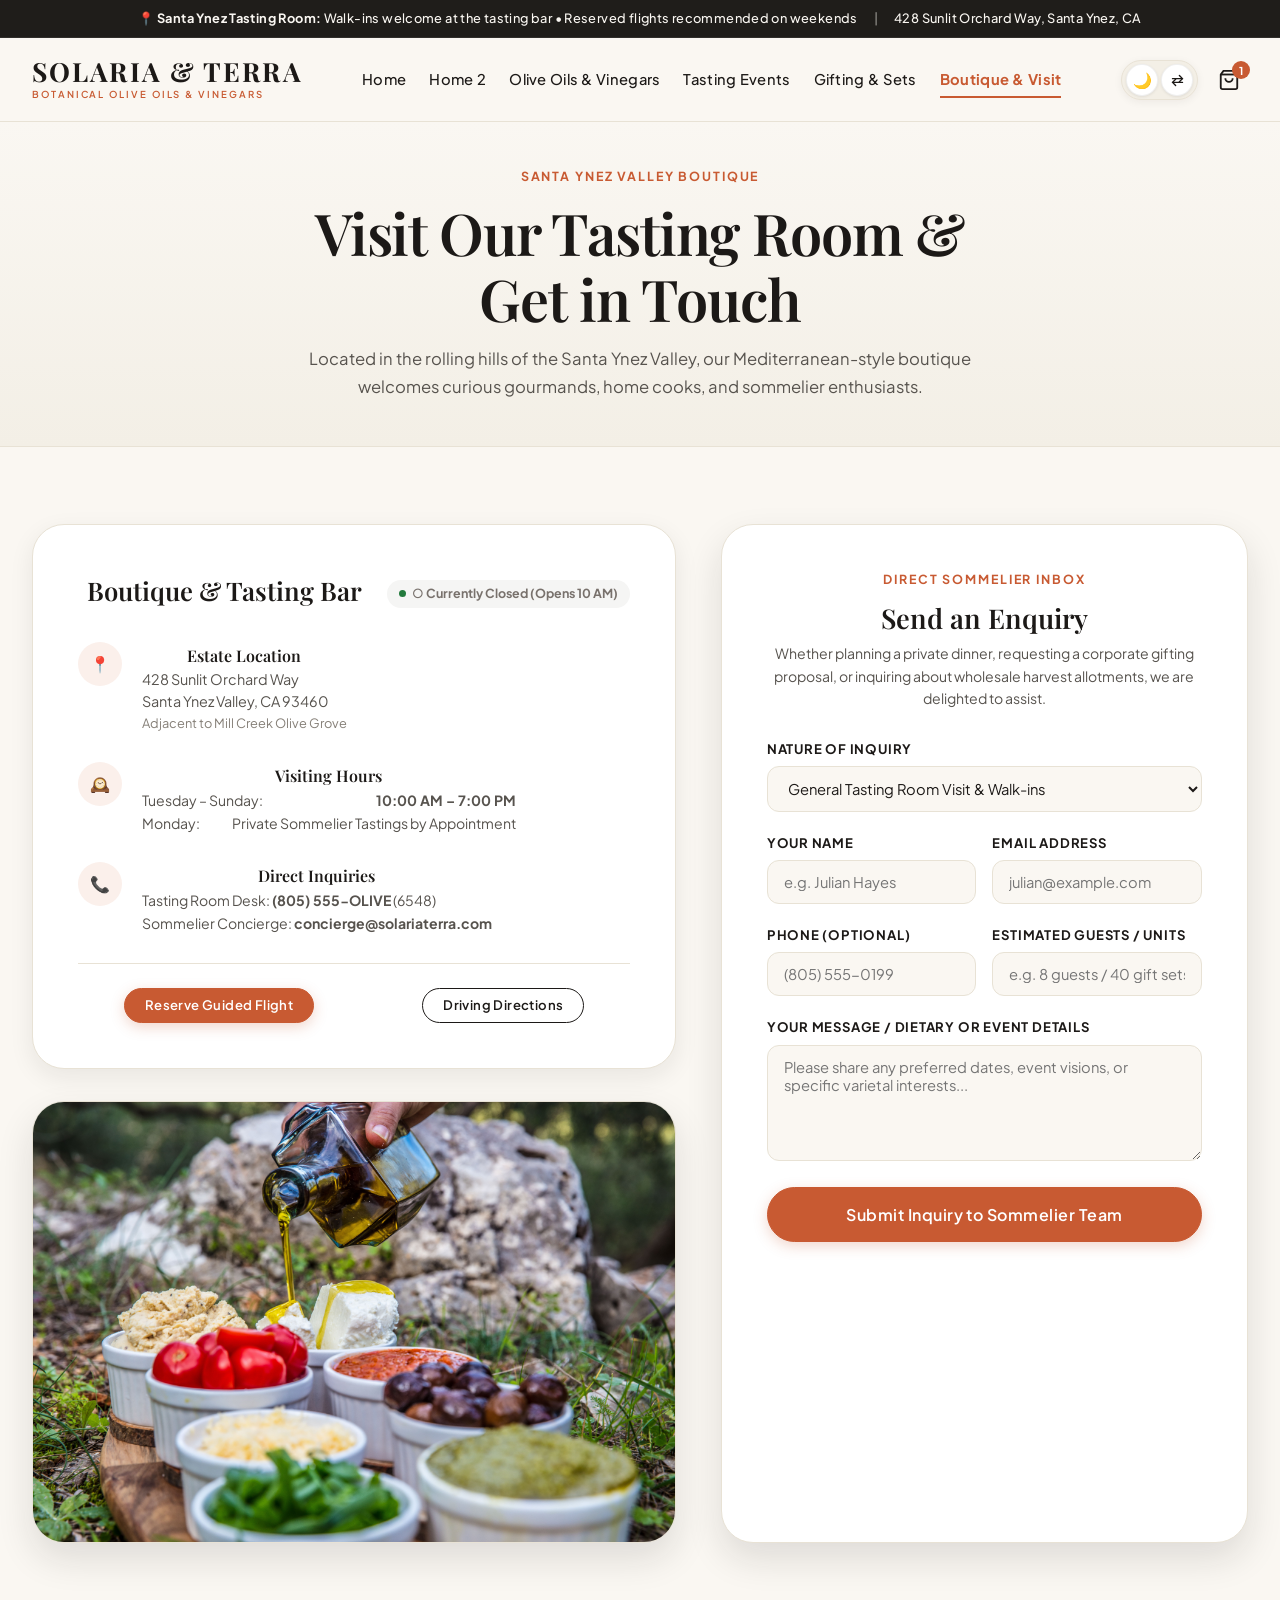
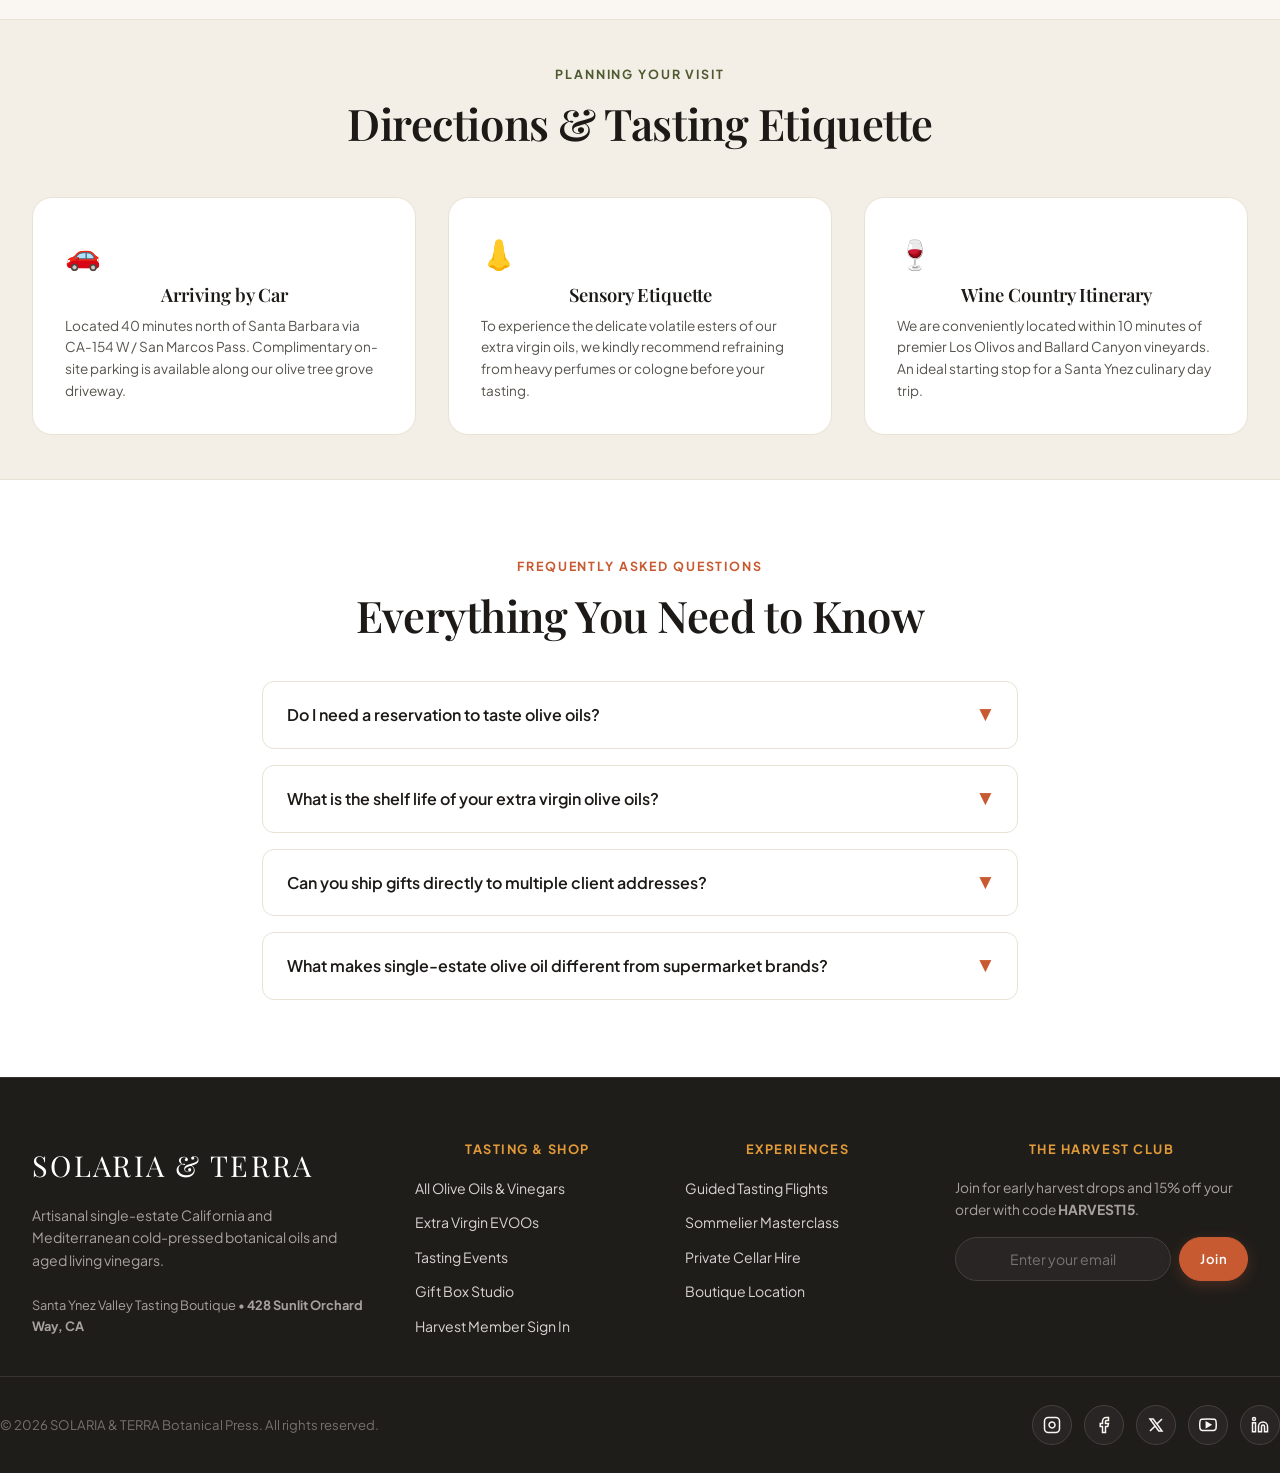
==== contact.html @ 343f9cef "Deploy Specialty Olive Oil & Vinegar Tasting Shop with responsive design, fixed navbar, dark theme, " ====
<!DOCTYPE html>
<html lang="en">
<head>
  <meta charset="UTF-8">
  <meta name="viewport" content="width=device-width, initial-scale=1.0">
  <title>Boutique Tasting Room, Hours & Contact | SOLARIA & TERRA</title>
  <meta name="description" content="Visit our Santa Ynez Valley tasting boutique or submit an enquiry for private event hire, corporate gifting concierge, or wholesale sommelier accounts.">
  <link rel="icon" type="image/svg+xml" href="favicon.svg">
  <link rel="apple-touch-icon" href="favicon.svg">
  <link rel="stylesheet" href="styles/main.css">
  <style>
    .faq-accordion {
      display: flex;
      flex-direction: column;
      gap: 1rem;
      margin-top: 1.5rem;
    }
    .faq-item {
      background-color: #FFFFFF;
      border: 1px solid var(--color-border);
      border-radius: var(--radius-md);
      overflow: hidden;
    }
    .faq-item-header {
      padding: 1.25rem 1.5rem;
      display: flex;
      justify-content: space-between;
      align-items: center;
      cursor: pointer;
      font-weight: 600;
      font-size: 1rem;
      color: var(--color-text-primary);
    }
    .faq-item-header:hover {
      background-color: var(--color-canvas);
    }
    .faq-icon {
      transition: transform var(--transition-fast);
      color: var(--color-terracotta);
    }
    .faq-item-body {
      max-height: 0;
      overflow: hidden;
      transition: max-height 0.3s ease;
      padding: 0 1.5rem;
      color: var(--color-text-secondary);
      font-size: 0.9rem;
      line-height: 1.6;
    }
    .faq-item-body p {
      padding-bottom: 1.25rem;
    }
  </style>
</head>
<body>

  <!-- Announcement Top Bar -->
  <div class="announcement-bar">
    <span>📍 <strong>Santa Ynez Tasting Room:</strong> Walk-ins welcome at the tasting bar • Reserved flights recommended on weekends</span>
    <span style="opacity: 0.5;">|</span>
    <span>428 Sunlit Orchard Way, Santa Ynez, CA</span>
  </div>

  <!-- Header Navigation -->
  <header class="site-header">
    <div class="container header-container">
      <a href="index.html" class="site-logo" aria-label="SOLARIA & TERRA Homepage">
        <span class="brand-name">SOLARIA &amp; TERRA</span>
        <span class="brand-tagline">Botanical Olive Oils &amp; Vinegars</span>
      </a>

      <nav class="nav-links" aria-label="Main Navigation">
        <a href="index.html" class="nav-link">Home</a>
        <a href="home-2.html" class="nav-link">Home 2</a>
        <a href="products.html" class="nav-link">Olive Oils &amp; Vinegars</a>
        <a href="events.html" class="nav-link">Tasting Events</a>
        <a href="gifting.html" class="nav-link">Gifting &amp; Sets</a>
        <a href="contact.html" class="nav-link active">Boutique &amp; Visit</a>
      </nav>

      <div class="header-actions">
        <!-- Theme & RTL Pill Widget (Navbar Controls) -->
        <div class="navbar-util-pill" aria-label="Theme and Language Controls">
          <button class="navbar-util-btn theme-toggle-trigger" onclick="App.toggleTheme()" title="Toggle Dark/Light Theme" aria-label="Toggle Theme">
            🌙
          </button>
          <button class="navbar-util-btn rtl-toggle-trigger" onclick="App.toggleRTL()" title="Toggle RTL Layout" aria-label="Toggle RTL">
            <svg width="15" height="15" viewBox="0 0 24 24" fill="none" stroke="currentColor" stroke-width="2.2" stroke-linecap="round" stroke-linejoin="round">
              <line x1="4" y1="9" x2="20" y2="9"></line>
              <polyline points="15 4 20 9 15 14"></polyline>
              <line x1="20" y1="15" x2="4" y2="15"></line>
              <polyline points="9 20 4 15 9 10"></polyline>
            </svg>
          </button>
        </div>

        <button class="action-btn trigger-cart-drawer" aria-label="Open Tasting Bag">
          <svg width="22" height="22" viewBox="0 0 24 24" fill="none" stroke="currentColor" stroke-width="2"><path d="M6 2L3 6v14a2 2 0 0 0 2 2h14a2 2 0 0 0 2-2V6l-3-4z"></path><line x1="3" y1="6" x2="21" y2="6"></line><path d="M16 10a4 4 0 0 1-8 0"></path></svg>
          <span class="cart-count-badge">1</span>
        </button>
        <button class="mobile-menu-toggle" id="mobileMenuToggle" aria-label="Toggle Mobile Navigation">
          <span></span><span></span><span></span>
        </button>
      </div>
    </div>
  </header>

  <main id="main-content">
    
    <!-- Hero Header -->
    <section class="section-py-sm" style="background: linear-gradient(180deg, var(--color-canvas) 0%, var(--color-canvas-subtle) 100%); border-bottom: 1px solid var(--color-border);">
      <div class="container text-center" style="max-width: 780px;">
        <span class="eyebrow eyebrow-terracotta">SANTA YNEZ VALLEY BOUTIQUE</span>
        <h1 style="margin-bottom: 0.85rem;">Visit Our Tasting Room &amp; Get in Touch</h1>
        <p class="lead-p">
          Located in the rolling hills of the Santa Ynez Valley, our Mediterranean-style boutique welcomes curious gourmands, home cooks, and sommelier enthusiasts.
        </p>
      </div>
    </section>

    <!-- Main Contact & Boutique Info Section -->
    <section class="section-py">
      <div class="container">
        <div class="contact-hero-grid">
          
          <!-- Left: Boutique Info & Hours Card -->
          <div>
            <div class="boutique-info-card">
              <div class="flex justify-between items-center" style="margin-bottom: 1.5rem; flex-wrap: wrap; gap: 0.5rem;">
                <h3 style="font-size: 1.6rem;">Boutique &amp; Tasting Bar</h3>
                <span id="liveBoutiqueStatus" class="hours-status-badge">● Open Today (10 AM – 7 PM)</span>
              </div>

              <!-- Address -->
              <div class="info-item-row">
                <div class="info-icon-circle">📍</div>
                <div>
                  <h4 style="font-size: 1rem; margin-bottom: 0.25rem;">Estate Location</h4>
                  <p style="font-size: 0.9rem; color: var(--color-text-secondary); line-height: 1.5;">
                    428 Sunlit Orchard Way<br>
                    Santa Ynez Valley, CA 93460<br>
                    <span style="font-size: 0.8rem; color: var(--color-text-muted);">Adjacent to Mill Creek Olive Grove</span>
                  </p>
                </div>
              </div>

              <!-- Hours -->
              <div class="info-item-row">
                <div class="info-icon-circle">🕰️</div>
                <div>
                  <h4 style="font-size: 1rem; margin-bottom: 0.25rem;">Visiting Hours</h4>
                  <div style="font-size: 0.88rem; color: var(--color-text-secondary); line-height: 1.6;">
                    <div class="flex justify-between" style="gap: 2rem;">
                      <span>Tuesday – Sunday:</span>
                      <strong>10:00 AM – 7:00 PM</strong>
                    </div>
                    <div class="flex justify-between" style="gap: 2rem;">
                      <span>Monday:</span>
                      <span>Private Sommelier Tastings by Appointment</span>
                    </div>
                  </div>
                </div>
              </div>

              <!-- Direct Contact -->
              <div class="info-item-row">
                <div class="info-icon-circle">📞</div>
                <div>
                  <h4 style="font-size: 1rem; margin-bottom: 0.25rem;">Direct Inquiries</h4>
                  <p style="font-size: 0.88rem; color: var(--color-text-secondary); line-height: 1.6;">
                    Tasting Room Desk: <strong>(805) 555-OLIVE</strong> (6548)<br>
                    Sommelier Concierge: <strong>concierge@solariaterra.com</strong>
                  </p>
                </div>
              </div>

              <!-- Quick Links -->
              <div style="margin-top: 1.5rem; padding-top: 1.5rem; border-top: 1px solid var(--color-border); display: flex; gap: 1rem; flex-wrap: wrap;">
                <a href="events.html" class="btn btn-primary btn-sm">Reserve Guided Flight</a>
                <a href="#directions" class="btn btn-outline btn-sm">Driving Directions</a>
              </div>
            </div>

            <!-- Boutique Photography Card -->
            <div class="editorial-media-card" style="margin-top: 2rem;">
              <img src="image/oi (36).jpg" alt="Interior view of the sunlit olive oil tasting boutique">
            </div>
          </div>

          <!-- Right: Comprehensive Enquiry Form -->
          <div class="booking-form-box">
            <span class="eyebrow eyebrow-terracotta">DIRECT SOMMELIER INBOX</span>
            <h3 style="font-size: 1.7rem; margin-bottom: 0.5rem;">Send an Enquiry</h3>
            <p style="font-size: 0.88rem; color: var(--color-text-secondary); margin-bottom: 1.75rem;">
              Whether planning a private dinner, requesting a corporate gifting proposal, or inquiring about wholesale harvest allotments, we are delighted to assist.
            </p>

            <form id="boutiqueEnquiryForm">
              <div class="form-group">
                <label class="form-label" for="enquiryCategory">Nature of Inquiry</label>
                <select id="enquiryCategory" class="form-control" required>
                  <option value="General Tasting Visit">General Tasting Room Visit &amp; Walk-ins</option>
                  <option value="Private Cellar Event Hire">Private Cellar &amp; Patio Event Hire</option>
                  <option value="Corporate Gifting Concierge">Corporate &amp; Executive Gifting (10+ Sets)</option>
                  <option value="Wholesale & Restaurant Allotments">Restaurant &amp; Specialty Wholesale Allotment</option>
                  <option value="Press & Media Inquiries">Press, Media &amp; Sommelier Collaborations</option>
                </select>
              </div>

              <div class="grid grid-2" style="gap: 1rem;">
                <div class="form-group">
                  <label class="form-label" for="enquiryName">Your Name</label>
                  <input type="text" id="enquiryName" class="form-control" placeholder="e.g. Julian Hayes" required>
                </div>
                <div class="form-group">
                  <label class="form-label" for="enquiryEmail">Email Address</label>
                  <input type="email" id="enquiryEmail" class="form-control" placeholder="julian@example.com" required>
                </div>
              </div>

              <div class="grid grid-2" style="gap: 1rem;">
                <div class="form-group">
                  <label class="form-label" for="enquiryPhone">Phone (Optional)</label>
                  <input type="tel" id="enquiryPhone" class="form-control" placeholder="(805) 555-0199">
                </div>
                <div class="form-group">
                  <label class="form-label" for="enquiryGuests">Estimated Guests / Units</label>
                  <input type="text" id="enquiryGuests" class="form-control" placeholder="e.g. 8 guests / 40 gift sets">
                </div>
              </div>

              <div class="form-group">
                <label class="form-label" for="enquiryMessage">Your Message / Dietary or Event Details</label>
                <textarea id="enquiryMessage" class="form-control" rows="5" placeholder="Please share any preferred dates, event visions, or specific varietal interests..." required></textarea>
              </div>

              <button type="submit" class="btn btn-primary btn-lg" style="width: 100%;">
                Submit Inquiry to Sommelier Team
              </button>
            </form>
          </div>

        </div>
      </div>
    </section>

    <!-- Interactive Directions & Visit Guide -->
    <section class="section-py-sm" id="directions" style="background-color: var(--color-canvas-subtle); border-top: 1px solid var(--color-border);">
      <div class="container">
        <div class="text-center" style="max-width: 650px; margin: 0 auto 3rem;">
          <span class="eyebrow eyebrow-olive">PLANNING YOUR VISIT</span>
          <h2>Directions &amp; Tasting Etiquette</h2>
        </div>

        <div class="grid grid-3">
          <div style="background-color: #FFFFFF; padding: 2rem; border-radius: var(--radius-lg); border: 1px solid var(--color-border);">
            <div style="font-size: 1.8rem; margin-bottom: 0.5rem;">🚗</div>
            <h4 style="font-size: 1.15rem; margin-bottom: 0.5rem;">Arriving by Car</h4>
            <p style="font-size: 0.85rem; color: var(--color-text-secondary); line-height: 1.6;">
              Located 40 minutes north of Santa Barbara via CA-154 W / San Marcos Pass. Complimentary on-site parking is available along our olive tree grove driveway.
            </p>
          </div>

          <div style="background-color: #FFFFFF; padding: 2rem; border-radius: var(--radius-lg); border: 1px solid var(--color-border);">
            <div style="font-size: 1.8rem; margin-bottom: 0.5rem;">👃</div>
            <h4 style="font-size: 1.15rem; margin-bottom: 0.5rem;">Sensory Etiquette</h4>
            <p style="font-size: 0.85rem; color: var(--color-text-secondary); line-height: 1.6;">
              To experience the delicate volatile esters of our extra virgin oils, we kindly recommend refraining from heavy perfumes or cologne before your tasting.
            </p>
          </div>

          <div style="background-color: #FFFFFF; padding: 2rem; border-radius: var(--radius-lg); border: 1px solid var(--color-border);">
            <div style="font-size: 1.8rem; margin-bottom: 0.5rem;">🍷</div>
            <h4 style="font-size: 1.15rem; margin-bottom: 0.5rem;">Wine Country Itinerary</h4>
            <p style="font-size: 0.85rem; color: var(--color-text-secondary); line-height: 1.6;">
              We are conveniently located within 10 minutes of premier Los Olivos and Ballard Canyon vineyards. An ideal starting stop for a Santa Ynez culinary day trip.
            </p>
          </div>
        </div>
      </div>
    </section>

    <!-- Frequently Asked Questions Accordion -->
    <section class="section-py" style="background-color: #FFFFFF; border-top: 1px solid var(--color-border);">
      <div class="container" style="max-width: 820px;">
        <div class="text-center" style="margin-bottom: 2.5rem;">
          <span class="eyebrow eyebrow-terracotta">FREQUENTLY ASKED QUESTIONS</span>
          <h2>Everything You Need to Know</h2>
        </div>

        <div class="faq-accordion">
          
          <div class="faq-item">
            <div class="faq-item-header">
              <span>Do I need a reservation to taste olive oils?</span>
              <span class="faq-icon">▼</span>
            </div>
            <div class="faq-item-body">
              <p>
                Walk-ins are always warmly welcomed at our front tasting counter for casual sample tastings. For our structured 75-minute <em>Grand Single-Estate Flight</em> with cheese pairings or Sommelier Masterclasses, reservations are highly encouraged due to intimate 14-guest seating limits.
              </p>
            </div>
          </div>

          <div class="faq-item">
            <div class="faq-item-header">
              <span>What is the shelf life of your extra virgin olive oils?</span>
              <span class="faq-icon">▼</span>
            </div>
            <div class="faq-item-body">
              <p>
                Unopened, our opaque UV-protecting white glass bottles maintain peak quality for 24 months from harvest date. Once opened, we recommend enjoying within 6 months to savor the maximum polyphenol potency and aroma vibrancy.
              </p>
            </div>
          </div>

          <div class="faq-item">
            <div class="faq-item-header">
              <span>Can you ship gifts directly to multiple client addresses?</span>
              <span class="faq-icon">▼</span>
            </div>
            <div class="faq-item-body">
              <p>
                Yes! Our corporate gifting concierge specializes in multi-recipient shipping across all 50 states. Simply share your recipient spreadsheet, and our team will handle individualized calligraphy notes, wax seals, and tracked delivery.
              </p>
            </div>
          </div>

          <div class="faq-item">
            <div class="faq-item-header">
              <span>What makes single-estate olive oil different from supermarket brands?</span>
              <span class="faq-icon">▼</span>
            </div>
            <div class="faq-item-body">
              <p>
                Supermarket oils are typically blends of aged leftover oils from multiple countries, often oxidized during lengthy overseas transit. Solaria &amp; Terra oils come from certified single family estates, harvested early in the season, and milled within 90 minutes with verifiable polyphenol density (&gt;500 mg/kg).
              </p>
            </div>
          </div>

        </div>
      </div>
    </section>

  </main>

  <!-- Footer -->
  <footer class="site-footer">
    <div class="footer-top">
      <div class="container footer-grid">
        <div class="footer-brand">
          <span class="brand-name">SOLARIA &amp; TERRA</span>
          <p>
            Artisanal single-estate California and Mediterranean cold-pressed botanical oils and aged living vinegars.
          </p>
          <div style="margin-top: 1.5rem; font-size: 0.8rem; color: #A8A29E;">
            Santa Ynez Valley Tasting Boutique • <strong>428 Sunlit Orchard Way, CA</strong>
          </div>
        </div>

        <div class="footer-col">
          <h5>Tasting &amp; Shop</h5>
          <div class="footer-links">
            <a href="products.html">All Olive Oils &amp; Vinegars</a>
            <a href="products.html">Extra Virgin EVOOs</a>
            <a href="events.html">Tasting Events</a>
            <a href="gifting.html">Gift Box Studio</a>
            <a href="#" onclick="event.preventDefault(); App.openAuthModal();">Harvest Member Sign In</a>
          </div>
        </div>

        <div class="footer-col">
          <h5>Experiences</h5>
          <div class="footer-links">
            <a href="events.html">Guided Tasting Flights</a>
            <a href="events.html#sommelier">Sommelier Masterclass</a>
            <a href="events.html#private">Private Cellar Hire</a>
            <a href="contact.html">Boutique Location</a>
          </div>
        </div>

        <div class="footer-col">
          <h5>The Harvest Club</h5>
          <p style="font-size: 0.86rem; color: #A8A29E; margin-bottom: 0.75rem;">
            Join for early harvest drops and 15% off your order with code <strong>HARVEST15</strong>.
          </p>
          <form class="newsletter-submit-form footer-newsletter-form">
            <input type="email" placeholder="Enter your email" required aria-label="Email Address">
            <button type="submit" class="btn btn-primary btn-sm">Join</button>
          </form>
        </div>
      </div>
    </div>

    <div class="container footer-bottom">
      <div>&copy; 2026 SOLARIA &amp; TERRA Botanical Press. All rights reserved.</div>
      <div class="social-links" aria-label="Social Media Links">
        <a href="https://instagram.com/solariaandterra" target="_blank" rel="noopener noreferrer" aria-label="Follow SOLARIA &amp; TERRA on Instagram" title="Instagram">
          <svg width="18" height="18" viewBox="0 0 24 24" fill="none" stroke="currentColor" stroke-width="2"><rect x="2" y="2" width="20" height="20" rx="5" ry="5"></rect><path d="M16 11.37A4 4 0 1 1 12.63 8 4 4 0 0 1 16 11.37z"></path><line x1="17.5" y1="6.5" x2="17.51" y2="6.5"></line></svg>
        </a>
        <a href="https://facebook.com/solariaandterra" target="_blank" rel="noopener noreferrer" aria-label="Follow SOLARIA &amp; TERRA on Facebook" title="Facebook">
          <svg width="18" height="18" viewBox="0 0 24 24" fill="none" stroke="currentColor" stroke-width="2"><path d="M18 2h-3a5 5 0 0 0-5 5v3H7v4h3v8h4v-8h3l1-4h-4V7a1 1 0 0 1 1-1h3z"></path></svg>
        </a>
        <a href="https://x.com/solaria_terra" target="_blank" rel="noopener noreferrer" aria-label="Follow SOLARIA &amp; TERRA on X (Twitter)" title="X (Twitter)">
          <svg width="18" height="18" viewBox="0 0 24 24" fill="none" stroke="currentColor" stroke-width="2"><path d="M4 4l11.733 16h4.267l-11.733 -16z"></path><path d="M4 20l6.768 -6.768m2.46 -2.46l6.772 -6.772"></path></svg>
        </a>
        <a href="https://youtube.com/@solariaterra" target="_blank" rel="noopener noreferrer" aria-label="Watch SOLARIA &amp; TERRA on YouTube" title="YouTube">
          <svg width="18" height="18" viewBox="0 0 24 24" fill="none" stroke="currentColor" stroke-width="2"><path d="M22.54 6.42a2.78 2.78 0 0 0-1.94-2C18.88 4 12 4 12 4s-6.88 0-8.6.46a2.78 2.78 0 0 0-1.94 2A29 29 0 0 0 1 11.75a29 29 0 0 0 .46 5.33A2.78 2.78 0 0 0 3.4 19c1.72.46 8.6.46 8.6.46s6.88 0 8.6-.46a2.78 2.78 0 0 0 1.94-2 29 29 0 0 0 .46-5.25 29 29 0 0 0-.46-5.33z"></path><polygon points="9.75 15.02 15.5 11.75 9.75 8.48 9.75 15.02" fill="currentColor"></polygon></svg>
        </a>
        <a href="https://linkedin.com/company/solariaterra" target="_blank" rel="noopener noreferrer" aria-label="Connect with SOLARIA &amp; TERRA on LinkedIn" title="LinkedIn">
          <svg width="18" height="18" viewBox="0 0 24 24" fill="none" stroke="currentColor" stroke-width="2"><path d="M16 8a6 6 0 0 1 6 6v7h-4v-7a2 2 0 0 0-2-2 2 2 0 0 0-2 2v7h-4v-7a6 6 0 0 1 6-6z"></path><rect x="2" y="9" width="4" height="12"></rect><circle cx="4" cy="4" r="2"></circle></svg>
        </a>
      </div>
    </div>
  </footer>

  <!-- Scripts -->
  <script src="js/data.js"></script>
  <script src="js/app.js"></script>
  <script src="js/contact.js"></script>
</body>
</html>
---- styles/main.css ----
/* ==========================================================================
   SOLARIA & TERRA — Mediterranean Specialty Olive Oil & Vinegar Tasting Shop
   Master Responsive Design System & Center Alignment Engine
   ========================================================================== */

@import url('https://fonts.googleapis.com/css2?family=Cormorant+Garamond:ital,wght@0,400;0,500;0,600;0,700;1,400;1,600&family=Playfair+Display:ital,wght@0,400;0,600;0,700;0,800;1,400;1,600&family=Plus+Jakarta+Sans:wght@300;400;500;600;700;800&family=Cinzel:wght@500;600;700&display=swap');

:root {
  /* Mediterranean & Brightland Inspired Palette */
  --color-canvas: #FAF7F2;
  --color-canvas-subtle: #F3EFE6;
  --color-canvas-card: #FFFFFF;
  --color-canvas-dark: #1F1D1A;
  --color-canvas-darker: #151412;
  
  --color-terracotta: #C85A32;
  --color-terracotta-hover: #B04C27;
  --color-terracotta-light: #FBF0EB;
  
  --color-olive-grove: #4E5B31;
  --color-olive-hover: #3E4A25;
  --color-olive-light: #F0F4E8;
  --color-olive-gold: #738346;

  --color-sun-amber: #E29B38;
  --color-sun-amber-light: #FDF6E9;
  --color-gold-accent: #D4AF37;
  --color-balsamic-plum: #582A38;
  --color-balsamic-light: #F7EFF2;
  
  --color-text-primary: #1C1917;
  --color-text-secondary: #57534E;
  --color-text-muted: #857F77;
  --color-text-light: #FAF7F2;
  
  --color-border: #E8E2D5;
  --color-border-dark: #38342E;
  --color-border-light: #F2EDE4;

  /* Typography */
  --font-serif: 'Playfair Display', Georgia, serif;
  --font-display: 'Cormorant Garamond', Georgia, serif;
  --font-accent: 'Cinzel', serif;
  --font-sans: 'Plus Jakarta Sans', -apple-system, BlinkMacSystemFont, 'Segoe UI', Roboto, sans-serif;

  /* Elevations & Shadows */
  --shadow-sm: 0 2px 8px rgba(28, 25, 23, 0.04);
  --shadow-md: 0 8px 24px rgba(28, 25, 23, 0.08);
  --shadow-lg: 0 16px 36px rgba(28, 25, 23, 0.12);
  --shadow-warm: 0 12px 30px rgba(200, 90, 50, 0.12);
  --shadow-hover: 0 20px 40px rgba(28, 25, 23, 0.15);

  /* Radius */
  --radius-sm: 6px;
  --radius-md: 12px;
  --radius-lg: 20px;
  --radius-xl: 32px;
  --radius-pill: 9999px;

  /* Transitions */
  --transition-fast: 0.2s cubic-bezier(0.16, 1, 0.3, 1);
  --transition-smooth: 0.35s cubic-bezier(0.16, 1, 0.3, 1);
  --transition-slow: 0.6s cubic-bezier(0.16, 1, 0.3, 1);

  /* Container & Header Sizes */
  --container-max: 1320px;
  --announcement-height: 38px;
  --header-height: 84px;
}

/* ==========================================================================
   CSS Reset & Defensive Base
   ========================================================================== */

*, *::before, *::after {
  box-sizing: border-box;
  margin: 0;
  padding: 0;
}

html {
  font-size: 16px;
  scroll-behavior: smooth;
  -webkit-text-size-adjust: 100%;
  -webkit-font-smoothing: antialiased;
  -moz-osx-font-smoothing: grayscale;
  overflow-x: hidden;
  width: 100%;
}

body {
  font-family: var(--font-sans);
  background-color: var(--color-canvas);
  color: var(--color-text-primary);
  line-height: 1.6;
  overflow-x: hidden;
  width: 100%;
  position: relative;
  display: flex;
  flex-direction: column;
  min-height: 100vh;
  padding-top: calc(var(--header-height) + var(--announcement-height));
}

img, picture, video, canvas, svg {
  max-width: 100%;
  height: auto;
  display: block;
}

a {
  color: inherit;
  text-decoration: none;
  transition: color var(--transition-fast);
}

button, input, select, textarea {
  font-family: inherit;
  font-size: inherit;
  max-width: 100%;
}

button {
  cursor: pointer;
  border: none;
  background: none;
}

ul, ol {
  list-style: none;
}

/* ==========================================================================
   Typography Utilities (Strict Center Alignment System)
   ========================================================================== */

.font-serif { font-family: var(--font-serif); }
.font-display { font-family: var(--font-display); }
.font-sans { font-family: var(--font-sans); }
.font-accent { font-family: var(--font-accent); }

h1, h2, h3, h4, h5, h6 {
  font-family: var(--font-serif);
  font-weight: 600;
  line-height: 1.2;
  color: var(--color-text-primary);
  overflow-wrap: break-word;
  text-align: center;
}

h1 {
  font-size: clamp(2.2rem, 4.5vw, 3.8rem);
  letter-spacing: -0.02em;
  text-align: center;
  margin: 0.75rem auto 1.25rem;
  width: 100%;
  line-height: 1.15;
}

h2 {
  font-size: clamp(1.75rem, 3.4vw, 2.75rem);
  letter-spacing: -0.01em;
  text-align: center;
  margin: 0.5rem auto 1.25rem;
  width: 100%;
  line-height: 1.2;
}

h3 {
  font-size: clamp(1.25rem, 2.2vw, 1.85rem);
  text-align: center;
  margin: 0.35rem auto 0.75rem;
}

h4 {
  font-size: clamp(1.05rem, 1.5vw, 1.3rem);
  text-align: center;
  margin: 0.25rem auto 0.5rem;
}

.eyebrow {
  font-family: var(--font-sans);
  font-size: 0.78rem;
  font-weight: 700;
  text-transform: uppercase;
  letter-spacing: 0.15em;
  color: var(--color-terracotta);
  display: block;
  text-align: center;
  margin: 0 auto 0.75rem;
  width: fit-content;
}

.eyebrow-olive { color: var(--color-olive-grove); }
.eyebrow-amber { color: var(--color-sun-amber); }
.eyebrow-light { color: #E8DFD0; }
.eyebrow-terracotta { color: var(--color-terracotta); }

.lead-p {
  font-size: clamp(1rem, 1.3vw, 1.15rem);
  color: var(--color-text-secondary);
  line-height: 1.7;
  text-align: center;
  margin-left: auto;
  margin-right: auto;
  max-width: 680px;
}

.section-header-center {
  text-align: center;
  margin: 0 auto 3rem;
  max-width: 720px;
  display: flex;
  flex-direction: column;
  align-items: center;
}

/* ==========================================================================
   Universal Container & Section Sizing System
   ========================================================================== */

.container {
  width: 100%;
  max-width: var(--container-max);
  margin-left: auto;
  margin-right: auto;
  padding-left: clamp(1rem, 3.5vw, 2rem);
  padding-right: clamp(1rem, 3.5vw, 2rem);
}

.section-py {
  padding-top: clamp(3.5rem, 6vw, 6rem);
  padding-bottom: clamp(3.5rem, 6vw, 6rem);
}

.section-py-sm {
  padding-top: clamp(2rem, 3.5vw, 3.5rem);
  padding-bottom: clamp(2rem, 3.5vw, 3.5rem);
}

/* Standard Grids with MinMax Overflow Protection */
.grid {
  display: grid;
  gap: clamp(1.25rem, 2.5vw, 2rem);
  width: 100%;
}

.grid-2 { grid-template-columns: repeat(2, minmax(0, 1fr)); }
.grid-3 { grid-template-columns: repeat(3, minmax(0, 1fr)); }
.grid-4 { grid-template-columns: repeat(4, minmax(0, 1fr)); }

@media (max-width: 1024px) {
  .grid-4 { grid-template-columns: repeat(2, minmax(0, 1fr)); }
  .grid-3 { grid-template-columns: repeat(2, minmax(0, 1fr)); }
}

@media (max-width: 768px) {
  .grid-4, .grid-3, .grid-2 { grid-template-columns: minmax(0, 1fr); }
}

.flex { display: flex; }
.flex-col { flex-direction: column; }
.items-center { align-items: center; }
.justify-between { justify-content: space-between; }
.justify-center { justify-content: center; }
.flex-wrap { flex-wrap: wrap; }
.gap-2 { gap: 0.5rem; }
.gap-4 { gap: 1rem; }
.gap-6 { gap: 1.5rem; }
.gap-8 { gap: 2rem; }

.text-center { text-align: center; }
.text-right { text-align: right; }
.text-left { text-align: left; }

/* ==========================================================================
   Buttons & Links (Always Perfectly Center-Aligned)
   ========================================================================== */

.btn {
  display: inline-flex;
  align-items: center;
  justify-content: center;
  gap: 0.6rem;
  padding: 0.85rem 1.85rem;
  font-size: 0.92rem;
  font-weight: 600;
  letter-spacing: 0.03em;
  border-radius: var(--radius-pill);
  transition: all var(--transition-fast);
  text-decoration: none;
  position: relative;
  overflow: hidden;
  text-align: center;
  line-height: 1.2;
  cursor: pointer;
  max-width: 100%;
  margin: 0 auto;
}

.btn-primary {
  background-color: var(--color-terracotta);
  color: #FFFFFF;
  border: 1.5px solid var(--color-terracotta);
  box-shadow: 0 4px 14px rgba(200, 90, 50, 0.25);
}

.btn-primary:hover {
  background-color: var(--color-terracotta-hover);
  border-color: var(--color-terracotta-hover);
  transform: translateY(-2px);
  box-shadow: 0 8px 20px rgba(200, 90, 50, 0.35);
  color: #FFFFFF;
}

.btn-olive {
  background-color: var(--color-olive-grove);
  color: #FFFFFF;
  border: 1.5px solid var(--color-olive-grove);
  box-shadow: 0 4px 14px rgba(78, 91, 49, 0.25);
}

.btn-olive:hover {
  background-color: var(--color-olive-hover);
  border-color: var(--color-olive-hover);
  transform: translateY(-2px);
  box-shadow: 0 8px 20px rgba(78, 91, 49, 0.35);
  color: #FFFFFF;
}

.btn-dark {
  background-color: var(--color-canvas-dark);
  color: #FFFFFF;
  border: 1.5px solid var(--color-canvas-dark);
}

.btn-dark:hover {
  background-color: #000000;
  transform: translateY(-2px);
  box-shadow: var(--shadow-md);
  color: #FFFFFF;
}

.btn-outline {
  background-color: transparent;
  color: var(--color-text-primary);
  border: 1.5px solid var(--color-text-primary);
}

.btn-outline:hover {
  background-color: var(--color-text-primary);
  color: #FFFFFF;
  transform: translateY(-2px);
}

.btn-outline-white {
  background-color: transparent;
  color: #FFFFFF;
  border: 1.5px solid rgba(255, 255, 255, 0.85);
}

.btn-outline-white:hover {
  background-color: #FFFFFF;
  color: var(--color-text-primary);
  transform: translateY(-2px);
}

.btn-sm {
  padding: 0.55rem 1.25rem;
  font-size: 0.82rem;
}

.btn-lg {
  padding: 1.05rem 2.2rem;
  font-size: 1rem;
}

@media (max-width: 480px) {
  .btn-lg {
    padding: 0.85rem 1.4rem;
    font-size: 0.95rem;
  }
}

.btn-icon {
  width: 44px;
  height: 44px;
  border-radius: 50%;
  padding: 0;
  display: inline-flex;
  align-items: center;
  justify-content: center;
  flex-shrink: 0;
}

.link-arrow {
  display: inline-flex;
  align-items: center;
  justify-content: center;
  gap: 0.45rem;
  font-weight: 600;
  font-size: 0.92rem;
  color: var(--color-terracotta);
  transition: gap var(--transition-fast), color var(--transition-fast);
  text-align: center;
  margin: 0 auto;
}

.link-arrow:hover {
  gap: 0.75rem;
  color: var(--color-terracotta-hover);
}

.link-arrow svg {
  transition: transform var(--transition-fast);
}

.link-arrow:hover svg {
  transform: translateX(3px);
}

/* ==========================================================================
   Badges, Stamps & Seals
   ========================================================================== */

.badge {
  display: inline-flex;
  align-items: center;
  justify-content: center;
  gap: 0.35rem;
  padding: 0.3rem 0.75rem;
  border-radius: var(--radius-pill);
  font-size: 0.72rem;
  font-weight: 700;
  text-transform: uppercase;
  letter-spacing: 0.08em;
  white-space: nowrap;
  text-align: center;
}

.badge-terracotta {
  background-color: var(--color-terracotta-light);
  color: var(--color-terracotta);
  border: 1px solid rgba(200, 90, 50, 0.2);
}

.badge-olive {
  background-color: var(--color-olive-light);
  color: var(--color-olive-grove);
  border: 1px solid rgba(78, 91, 49, 0.2);
}

.badge-amber {
  background-color: var(--color-sun-amber-light);
  color: #B57416;
  border: 1px solid rgba(226, 155, 56, 0.3);
}

.badge-balsamic {
  background-color: var(--color-balsamic-light);
  color: var(--color-balsamic-plum);
  border: 1px solid rgba(88, 42, 56, 0.2);
}

.seal-stamp {
  width: 84px;
  height: 84px;
  border: 1.5px dashed var(--color-terracotta);
  border-radius: 50%;
  display: flex;
  flex-direction: column;
  align-items: center;
  justify-content: center;
  text-align: center;
  padding: 0.5rem;
  font-size: 0.65rem;
  font-weight: 700;
  letter-spacing: 0.06em;
  text-transform: uppercase;
  color: var(--color-terracotta);
  animation: rotateSlow 40s linear infinite;
  flex-shrink: 0;
  margin: 0 auto;
}

@keyframes rotateSlow {
  from { transform: rotate(0deg); }
  to { transform: rotate(360deg); }
}

/* ==========================================================================
   Announcement Bar & Header
   ========================================================================== */

.announcement-bar {
  background-color: var(--color-canvas-dark);
  color: #FAF7F2;
  font-size: clamp(0.72rem, 1.8vw, 0.8rem);
  font-weight: 500;
  letter-spacing: 0.03em;
  padding: 0 1rem;
  height: var(--announcement-height);
  text-align: center;
  position: fixed;
  top: 0;
  left: 0;
  right: 0;
  width: 100%;
  z-index: 96;
  display: flex;
  align-items: center;
  justify-content: center;
  gap: 1rem;
  overflow: hidden;
  white-space: nowrap;
  border-bottom: 1px solid rgba(255, 255, 255, 0.08);
}

.announcement-bar a {
  color: var(--color-sun-amber);
  text-decoration: underline;
  text-underline-offset: 3px;
  font-weight: 600;
}

.site-header {
  position: fixed;
  top: var(--announcement-height);
  left: 0;
  right: 0;
  width: 100%;
  height: var(--header-height);
  z-index: 95;
  background-color: rgba(250, 247, 242, 0.97);
  backdrop-filter: blur(14px);
  -webkit-backdrop-filter: blur(14px);
  border-bottom: 1px solid var(--color-border);
  box-shadow: 0 4px 20px rgba(28, 25, 23, 0.04);
  transition: background-color var(--transition-fast), border-color var(--transition-fast), box-shadow var(--transition-fast);
}

.header-container {
  display: flex;
  align-items: center;
  justify-content: space-between;
  height: var(--header-height);
}

.site-logo {
  display: flex;
  flex-direction: column;
  align-items: flex-start;
  text-decoration: none;
  flex-shrink: 0;
}

.site-logo .brand-name {
  font-family: var(--font-serif);
  font-size: clamp(1.3rem, 2.5vw, 1.65rem);
  font-weight: 700;
  letter-spacing: 0.08em;
  color: var(--color-text-primary);
  line-height: 1;
}

.site-logo .brand-tagline {
  font-family: var(--font-sans);
  font-size: 0.6rem;
  font-weight: 600;
  text-transform: uppercase;
  letter-spacing: 0.2em;
  color: var(--color-terracotta);
  margin-top: 3px;
}

.nav-links {
  display: flex;
  align-items: center;
  justify-content: center;
  gap: clamp(1rem, 1.8vw, 2.2rem);
}

.nav-link {
  font-size: 0.92rem;
  font-weight: 500;
  color: var(--color-text-primary);
  position: relative;
  padding: 0.4rem 0;
  letter-spacing: 0.02em;
  white-space: nowrap;
}

.nav-link::after {
  content: '';
  position: absolute;
  bottom: 0;
  left: 0;
  width: 0;
  height: 2px;
  background-color: var(--color-terracotta);
  transition: width var(--transition-fast);
}

.nav-link:hover::after,
.nav-link.active::after {
  width: 100%;
}

.nav-link.active {
  font-weight: 700;
  color: var(--color-terracotta);
}

.header-actions {
  display: flex;
  align-items: center;
  gap: 0.75rem;
  flex-shrink: 0;
}

.action-btn {
  background: none;
  border: none;
  color: var(--color-text-primary);
  padding: 0.5rem;
  display: flex;
  align-items: center;
  justify-content: center;
  position: relative;
  transition: color var(--transition-fast), transform var(--transition-fast);
}

.action-btn:hover {
  color: var(--color-terracotta);
  transform: translateY(-1px);
}

.cart-count-badge {
  position: absolute;
  top: 0px;
  right: -2px;
  background-color: var(--color-terracotta);
  color: #FFFFFF;
  font-size: 0.68rem;
  font-weight: 700;
  min-width: 18px;
  height: 18px;
  border-radius: 50%;
  display: flex;
  align-items: center;
  justify-content: center;
  padding: 0 4px;
}

/* ==========================================================================
   Navbar Theme & RTL Pill Switcher Widget
   ========================================================================== */

.navbar-util-pill {
  display: inline-flex;
  align-items: center;
  gap: 3px;
  background-color: var(--color-canvas-subtle);
  border: 1px solid var(--color-border);
  border-radius: var(--radius-pill);
  padding: 3px 4px;
  box-shadow: 0 2px 8px rgba(28, 25, 23, 0.06);
  flex-shrink: 0;
  transition: all var(--transition-fast);
}

[data-theme="dark"] .navbar-util-pill {
  background-color: #1A1916;
  border-color: #332F28;
  box-shadow: 0 2px 8px rgba(0, 0, 0, 0.4);
}

.navbar-util-btn {
  width: 32px;
  height: 32px;
  border-radius: 50%;
  background-color: #FFFFFF;
  border: 1px solid rgba(0, 0, 0, 0.06);
  color: var(--color-text-primary);
  display: inline-flex;
  align-items: center;
  justify-content: center;
  cursor: pointer;
  transition: all var(--transition-fast);
  font-size: 0.95rem;
  padding: 0;
  box-shadow: 0 1px 3px rgba(0, 0, 0, 0.08);
}

[data-theme="dark"] .navbar-util-btn {
  background-color: #282520;
  border-color: #403B33;
  color: #FAF7F2;
  box-shadow: 0 1px 3px rgba(0, 0, 0, 0.3);
}

.navbar-util-btn:hover {
  transform: scale(1.08);
  background-color: var(--color-terracotta-light);
  border-color: var(--color-terracotta);
  color: var(--color-terracotta);
}

[data-theme="dark"] .navbar-util-btn:hover {
  background-color: #38241C;
  border-color: var(--color-terracotta);
  color: #E29B38;
}

.navbar-util-btn.active {
  background-color: var(--color-terracotta);
  color: #FFFFFF;
  border-color: var(--color-terracotta);
}

.navbar-util-btn svg {
  width: 15px;
  height: 15px;
  stroke: currentColor;
}

.mobile-menu-toggle {
  display: none;
  flex-direction: column;
  justify-content: center;
  align-items: center;
  gap: 5px;
  background: none;
  border: 1px solid transparent;
  border-radius: var(--radius-sm);
  padding: 0.5rem;
  cursor: pointer;
  width: 44px;
  height: 44px;
  transition: all var(--transition-fast);
  z-index: 50;
  flex-shrink: 0;
}

.mobile-menu-toggle:hover {
  background-color: var(--color-canvas-subtle);
  border-color: var(--color-border);
}

.mobile-menu-toggle span {
  display: block;
  width: 22px;
  height: 2px;
  background-color: var(--color-text-primary);
  border-radius: 2px;
  transition: transform 0.3s cubic-bezier(0.16, 1, 0.3, 1), opacity 0.2s ease;
  transform-origin: center;
}

.mobile-menu-toggle.active span:nth-child(1) {
  transform: translateY(7px) rotate(45deg);
}

.mobile-menu-toggle.active span:nth-child(2) {
  opacity: 0;
  transform: scaleX(0);
}

.mobile-menu-toggle.active span:nth-child(3) {
  transform: translateY(-7px) rotate(-45deg);
}

@media (max-width: 1024px) {
  :root {
    --announcement-height: 0px;
    --header-height: 74px;
  }
  
  .announcement-bar {
    display: none !important;
  }
  
  .site-header {
    top: 0 !important;
    background-color: rgba(250, 247, 242, 0.98);
  }
  
  .header-container {
    display: flex;
    align-items: center;
    justify-content: space-between;
    width: 100%;
  }

  .nav-links {
    display: none !important;
  }
  
  .header-actions > *:not(.mobile-menu-toggle):not(.navbar-util-pill) {
    display: none !important;
  }

  .header-actions {
    display: flex !important;
    align-items: center !important;
    justify-content: flex-end !important;
    gap: 0.6rem !important;
    margin-left: auto;
  }
  
  .navbar-util-pill {
    display: inline-flex !important;
  }

  .mobile-menu-toggle {
    display: flex !important;
  }
  
  .site-logo {
    display: flex !important;
    flex-direction: column !important;
    align-items: flex-start !important;
    max-width: calc(100% - 140px);
  }
}

@media (max-width: 768px) {
  :root {
    --announcement-height: 0px;
    --header-height: 70px;
  }
  
  .site-header {
    top: 0 !important;
  }
}

@media (min-width: 1025px) {
  .mobile-menu-toggle {
    display: none !important;
  }
  .nav-links {
    display: flex !important;
  }
  .header-actions > *:not(.mobile-menu-toggle) {
    display: flex !important;
  }
}

/* ==========================================================================
   MASTER IMAGE SIZING & ASPECT RATIO ENGINE
   ========================================================================== */

.product-image-container {
  position: relative;
  background-color: var(--color-canvas-subtle);
  padding: 0;
  margin: 0;
  display: block;
  height: 260px;
  width: 100%;
  overflow: hidden;
  flex-shrink: 0;
  border-top-left-radius: inherit;
  border-top-right-radius: inherit;
}

.product-image-container img {
  width: 100%;
  height: 100%;
  max-width: 100%;
  max-height: 100%;
  object-fit: cover;
  object-position: center;
  transition: transform var(--transition-smooth);
  display: block;
  margin: 0;
}

.product-card:hover .product-image-container img {
  transform: scale(1.06);
}

.event-card-media {
  position: relative;
  height: 240px;
  width: 100%;
  aspect-ratio: 16 / 10;
  overflow: hidden;
  flex-shrink: 0;
  background-color: var(--color-canvas-subtle);
}

.event-card-media img {
  width: 100%;
  height: 100%;
  object-fit: cover;
  object-position: center;
  transition: transform var(--transition-slow);
  display: block;
}

.event-tier-card:hover .event-card-media img {
  transform: scale(1.05);
}

.recipe-card-img {
  position: relative;
  height: 240px;
  width: 100%;
  aspect-ratio: 16 / 10;
  overflow: hidden;
  flex-shrink: 0;
  background-color: var(--color-canvas-subtle);
}

.recipe-card-img img {
  width: 100%;
  height: 100%;
  object-fit: cover;
  object-position: center;
  transition: transform var(--transition-slow);
  display: block;
}

.recipe-journal-card:hover .recipe-card-img img {
  transform: scale(1.06);
}

.editorial-media-wrapper {
  position: relative;
  width: 100%;
  display: flex;
  flex-direction: column;
  align-items: center;
}

.editorial-media-card,
.hero-main-card {
  position: relative;
  width: 100%;
  border-radius: var(--radius-xl);
  overflow: hidden;
  box-shadow: var(--shadow-lg);
  border: 1px solid var(--color-border);
  background-color: #FFFFFF;
}

.hero-main-card img,
.editorial-media-card img {
  width: 100%;
  height: clamp(280px, 38vw, 440px);
  object-fit: cover;
  object-position: center;
  display: block;
  transition: transform var(--transition-slow);
}

.hero-main-card:hover img,
.editorial-media-card:hover img {
  transform: scale(1.03);
}

.gift-bottle-select-card {
  border: 1.5px solid var(--color-border);
  border-radius: var(--radius-md);
  padding: 1.25rem 1rem;
  text-align: center;
  cursor: pointer;
  transition: all var(--transition-fast);
  background-color: var(--color-canvas);
  position: relative;
  height: 100%;
  min-height: 220px;
  display: flex;
  flex-direction: column;
  align-items: center;
  justify-content: space-between;
}

.gift-bottle-select-card:hover {
  border-color: var(--color-terracotta);
  transform: translateY(-2px);
}

.gift-bottle-select-card.selected {
  border-color: var(--color-terracotta);
  background-color: var(--color-terracotta-light);
  box-shadow: 0 4px 12px rgba(200, 90, 50, 0.15);
}

.gift-bottle-select-card.selected::after {
  content: '✓ Selected';
  position: absolute;
  top: 0.5rem;
  right: 0.5rem;
  background-color: var(--color-terracotta);
  color: #FFFFFF;
  font-size: 0.68rem;
  font-weight: 700;
  padding: 0.15rem 0.5rem;
  border-radius: var(--radius-pill);
}

.gift-bottle-select-card img {
  height: 120px;
  max-height: 120px;
  width: auto;
  max-width: 100%;
  object-fit: contain;
  object-position: center;
  margin: 0 auto 0.5rem;
  display: block;
}

.tasting-bottle-view {
  background: radial-gradient(circle at center, #FAF5EE 0%, #EFE9DC 100%);
  border-radius: var(--radius-xl);
  padding: 0;
  display: block;
  position: relative;
  height: 100%;
  min-height: 420px;
  width: 100%;
  overflow: hidden;
  box-shadow: var(--shadow-md);
  border: 1px solid var(--color-border);
}

.tasting-bottle-view img {
  width: 100%;
  height: 100%;
  min-height: 420px;
  max-height: 480px;
  object-fit: cover;
  object-position: center;
  transition: transform var(--transition-smooth);
  display: block;
  margin: 0;
}

.tasting-bottle-view:hover img {
  transform: scale(1.05);
}

.tasting-bottle-badge {
  position: absolute;
  top: 1.25rem;
  left: 1.25rem;
  z-index: 10;
  box-shadow: 0 4px 14px rgba(0, 0, 0, 0.2);
}

.tasting-bottle-caption {
  position: absolute;
  bottom: 1.25rem;
  left: 50%;
  transform: translateX(-50%);
  background-color: rgba(255, 255, 255, 0.94);
  backdrop-filter: blur(12px);
  padding: 0.5rem 1.25rem;
  border-radius: var(--radius-pill);
  font-size: 0.78rem;
  font-weight: 700;
  letter-spacing: 0.08em;
  text-transform: uppercase;
  color: var(--color-text-primary);
  border: 1px solid rgba(255, 255, 255, 0.8);
  box-shadow: var(--shadow-md);
  white-space: nowrap;
  z-index: 10;
}

.cart-item-img {
  width: 64px;
  height: 64px;
  background-color: var(--color-canvas);
  border-radius: var(--radius-sm);
  display: flex;
  align-items: center;
  justify-content: center;
  padding: 0.25rem;
  flex-shrink: 0;
  overflow: hidden;
}

.cart-item-img img {
  max-height: 54px;
  max-width: 54px;
  width: auto;
  height: auto;
  object-fit: contain;
  object-position: center;
  margin: 0 auto;
}

/* ==========================================================================
   Hero Section (Editorial Brightland Style — Center Aligned)
   ========================================================================== */

.hero-editorial {
  position: relative;
  padding: clamp(2.5rem, 5vw, 4.5rem) 0;
  background: linear-gradient(180deg, var(--color-canvas) 0%, var(--color-canvas-subtle) 100%);
  border-bottom: 1px solid var(--color-border);
  overflow: hidden;
}

.hero-grid {
  display: grid;
  grid-template-columns: 1.15fr 0.85fr;
  align-items: center;
  gap: clamp(2rem, 4vw, 3.5rem);
}

@media (max-width: 900px) {
  .hero-grid {
    grid-template-columns: 1fr;
    gap: 2.5rem;
  }
}

.hero-content {
  max-width: 640px;
  text-align: center;
  display: flex;
  flex-direction: column;
  align-items: center;
  margin: 0 auto;
}

.hero-title {
  margin: 0.85rem auto 1.25rem;
  line-height: 1.12;
  text-align: center;
}

.hero-title em {
  font-style: italic;
  font-family: var(--font-display);
  font-weight: 400;
  color: var(--color-terracotta);
}

.hero-description {
  font-size: clamp(1rem, 1.3vw, 1.15rem);
  color: var(--color-text-secondary);
  line-height: 1.7;
  margin: 0 auto 2rem;
  text-align: center;
}

.hero-ctas {
  display: flex;
  flex-wrap: wrap;
  gap: 1rem;
  margin-bottom: 2rem;
  justify-content: center;
  align-items: center;
  width: 100%;
}

@media (max-width: 576px) {
  .hero-ctas {
    flex-direction: column;
    width: 100%;
  }
  .hero-ctas .btn {
    width: 100%;
  }
}

.hero-trust-row {
  display: flex;
  align-items: center;
  justify-content: center;
  gap: 1.5rem;
  padding-top: 1.5rem;
  border-top: 1px solid var(--color-border);
  flex-wrap: wrap;
  width: 100%;
}

.trust-item {
  display: flex;
  align-items: center;
  justify-content: center;
  gap: 0.5rem;
  font-size: 0.82rem;
  font-weight: 600;
  color: var(--color-text-secondary);
  text-align: center;
}

.trust-item svg {
  color: var(--color-olive-grove);
  flex-shrink: 0;
}

.floating-flight-badge {
  position: absolute;
  bottom: -15px;
  left: 50%;
  transform: translateX(-50%);
  background-color: #FFFFFF;
  padding: 1rem 1.25rem;
  border-radius: var(--radius-md);
  box-shadow: var(--shadow-warm);
  border: 1px solid var(--color-border);
  display: flex;
  align-items: center;
  gap: 0.85rem;
  z-index: 10;
  max-width: calc(100% - 20px);
}

@media (max-width: 768px) {
  .floating-flight-badge {
    position: static;
    transform: none;
    margin: 1.25rem auto 0;
    max-width: 100%;
    justify-content: center;
  }
}

.floating-flight-badge .flight-icon {
  width: 44px;
  height: 44px;
  border-radius: 50%;
  background-color: var(--color-terracotta-light);
  color: var(--color-terracotta);
  display: flex;
  align-items: center;
  justify-content: center;
  font-size: 1.3rem;
  flex-shrink: 0;
}

.floating-flight-badge h5 {
  font-size: 0.92rem;
  margin-bottom: 2px;
  text-align: left;
}

.floating-flight-badge p {
  font-size: 0.76rem;
  color: var(--color-text-muted);
  text-align: left;
}

/* ==========================================================================
   Interactive Tasting Bar Section
   ========================================================================== */

.tasting-bar-section {
  background-color: var(--color-canvas-subtle);
  position: relative;
}

.tasting-flight-interactive {
  background-color: #FFFFFF;
  border-radius: var(--radius-xl);
  border: 1px solid var(--color-border);
  box-shadow: var(--shadow-md);
  padding: clamp(1.25rem, 3vw, 3rem);
  margin-top: 2.5rem;
  width: 100%;
}

.tasting-selector-tabs {
  display: flex;
  justify-content: center;
  align-items: center;
  gap: 0.75rem;
  flex-wrap: wrap;
  margin-bottom: 2.5rem;
  border-bottom: 1px solid var(--color-border);
  padding-bottom: 1.25rem;
}

.tasting-tab-btn {
  padding: 0.65rem 1.25rem;
  border-radius: var(--radius-pill);
  font-weight: 600;
  font-size: 0.86rem;
  color: var(--color-text-secondary);
  border: 1.5px solid transparent;
  transition: all var(--transition-fast);
  background-color: var(--color-canvas);
  text-align: center;
}

.tasting-tab-btn:hover {
  color: var(--color-terracotta);
  border-color: rgba(200, 90, 50, 0.3);
}

.tasting-tab-btn.active {
  background-color: var(--color-terracotta);
  color: #FFFFFF;
  border-color: var(--color-terracotta);
  box-shadow: 0 4px 12px rgba(200, 90, 50, 0.25);
}

.tasting-display-grid {
  display: grid;
  grid-template-columns: 1fr 1.2fr;
  gap: clamp(1.5rem, 3vw, 3rem);
  align-items: center;
  width: 100%;
}

@media (max-width: 900px) {
  .tasting-display-grid {
    grid-template-columns: 1fr;
  }
}

.tasting-specs-grid {
  display: grid;
  grid-template-columns: repeat(2, minmax(0, 1fr));
  gap: 1rem;
  margin: 1.5rem 0;
  width: 100%;
}

@media (max-width: 480px) {
  .tasting-specs-grid {
    grid-template-columns: 1fr;
  }
}

.spec-box {
  background-color: var(--color-canvas);
  border: 1px solid var(--color-border);
  border-radius: var(--radius-md);
  padding: 0.9rem 1rem;
  text-align: center;
}

.spec-box .spec-label {
  font-size: 0.7rem;
  font-weight: 700;
  text-transform: uppercase;
  letter-spacing: 0.1em;
  color: var(--color-text-muted);
  display: block;
  margin-bottom: 0.25rem;
  text-align: center;
}

.spec-box .spec-value {
  font-size: 0.95rem;
  font-weight: 700;
  color: var(--color-text-primary);
  text-align: center;
}

.flavor-notes-pills {
  display: flex;
  flex-wrap: wrap;
  justify-content: center;
  gap: 0.5rem;
  margin: 1rem 0 1.5rem;
}

.flavor-pill {
  background-color: #FFFFFF;
  border: 1px solid var(--color-border);
  padding: 0.35rem 0.85rem;
  border-radius: var(--radius-pill);
  font-size: 0.8rem;
  font-weight: 600;
  color: var(--color-text-secondary);
  text-align: center;
}

/* ==========================================================================
   Product Card Component (Centered Alignment Engine)
   ========================================================================== */

.product-card {
  background-color: #FFFFFF;
  border-radius: var(--radius-lg);
  border: 1px solid var(--color-border);
  overflow: hidden;
  transition: transform var(--transition-smooth), box-shadow var(--transition-smooth), border-color var(--transition-smooth);
  display: flex;
  flex-direction: column;
  align-items: center;
  text-align: center;
  height: 100%;
  width: 100%;
  position: relative;
}

.product-card:hover {
  transform: translateY(-6px);
  box-shadow: var(--shadow-hover);
  border-color: rgba(200, 90, 50, 0.4);
}

.product-badges-layer {
  position: absolute;
  top: 0.85rem;
  left: 0.85rem;
  display: flex;
  flex-direction: column;
  gap: 0.35rem;
  z-index: 5;
}

.product-quick-view-btn {
  position: absolute;
  bottom: 0.85rem;
  left: 50%;
  transform: translateX(-50%) translateY(20px);
  opacity: 0;
  background-color: rgba(255, 255, 255, 0.95);
  backdrop-filter: blur(8px);
  color: var(--color-text-primary);
  font-size: 0.78rem;
  font-weight: 700;
  padding: 0.45rem 1rem;
  border-radius: var(--radius-pill);
  box-shadow: var(--shadow-md);
  border: 1px solid var(--color-border);
  transition: all var(--transition-fast);
  white-space: nowrap;
}

.product-card:hover .product-quick-view-btn {
  transform: translateX(-50%) translateY(0);
  opacity: 1;
}

.product-quick-view-btn:hover {
  background-color: var(--color-terracotta);
  color: #FFFFFF;
  border-color: var(--color-terracotta);
}

.product-card-body {
  padding: 1.35rem;
  display: flex;
  flex-direction: column;
  align-items: center;
  text-align: center;
  flex-grow: 1;
  width: 100%;
}

.product-card-header {
  margin-bottom: 0.5rem;
  text-align: center;
  width: 100%;
}

.product-origin-meta {
  font-size: 0.74rem;
  font-weight: 700;
  text-transform: uppercase;
  letter-spacing: 0.08em;
  color: var(--color-text-muted);
  margin-bottom: 0.35rem;
  display: flex;
  align-items: center;
  justify-content: center;
  gap: 0.6rem;
  text-align: center;
  width: 100%;
}

.product-title {
  font-size: 1.25rem;
  font-weight: 600;
  margin: 0.25rem auto;
  line-height: 1.25;
  text-align: center;
  width: 100%;
}

.product-tagline {
  font-size: 0.84rem;
  color: var(--color-text-secondary);
  line-height: 1.4;
  margin: 0 auto 0.85rem;
  text-align: center;
  max-width: 280px;
}

.tasting-notes-strip {
  display: flex;
  flex-wrap: wrap;
  justify-content: center;
  align-items: center;
  gap: 0.35rem;
  margin-bottom: 1.25rem;
  width: 100%;
}

.tasting-note-tag {
  font-size: 0.7rem;
  background-color: var(--color-canvas);
  color: var(--color-text-secondary);
  padding: 0.2rem 0.5rem;
  border-radius: 4px;
  border: 1px solid var(--color-border);
  text-align: center;
}

.product-card-footer {
  margin-top: auto;
  padding-top: 1rem;
  border-top: 1px solid var(--color-border-light);
  display: flex;
  flex-direction: column;
  align-items: center;
  justify-content: center;
  gap: 0.65rem;
  width: 100%;
  text-align: center;
}

.product-price {
  font-family: var(--font-serif);
  font-size: 1.35rem;
  font-weight: 700;
  color: var(--color-text-primary);
  text-align: center;
}

.add-cart-btn {
  background-color: var(--color-canvas-dark);
  color: #FFFFFF;
  font-size: 0.82rem;
  font-weight: 600;
  padding: 0.65rem 1.25rem;
  border-radius: var(--radius-pill);
  transition: all var(--transition-fast);
  display: inline-flex;
  align-items: center;
  justify-content: center;
  gap: 0.4rem;
  width: 100%;
  max-width: 220px;
  margin: 0 auto;
  text-align: center;
}

.add-cart-btn:hover {
  background-color: var(--color-terracotta);
  transform: translateY(-1px);
}

/* ==========================================================================
   Filter & Catalog Controls (Centered)
   ========================================================================== */

.catalog-filter-bar {
  background-color: #FFFFFF;
  border: 1px solid var(--color-border);
  border-radius: var(--radius-lg);
  padding: clamp(1rem, 2vw, 1.5rem);
  margin-bottom: 2.5rem;
  box-shadow: var(--shadow-sm);
  width: 100%;
}

.filter-row-primary {
  display: flex;
  align-items: center;
  justify-content: center;
  gap: 1.25rem;
  flex-wrap: wrap;
  padding-bottom: 1.25rem;
  border-bottom: 1px solid var(--color-border);
}

.filter-categories {
  display: flex;
  justify-content: center;
  gap: 0.5rem;
  flex-wrap: wrap;
}

.filter-cat-btn {
  padding: 0.5rem 1rem;
  border-radius: var(--radius-pill);
  font-size: 0.84rem;
  font-weight: 600;
  color: var(--color-text-secondary);
  background-color: var(--color-canvas);
  border: 1px solid transparent;
  transition: all var(--transition-fast);
  text-align: center;
}

.filter-cat-btn:hover {
  color: var(--color-terracotta);
  background-color: var(--color-terracotta-light);
}

.filter-cat-btn.active {
  background-color: var(--color-terracotta);
  color: #FFFFFF;
  border-color: var(--color-terracotta);
}

.catalog-search-box {
  position: relative;
  min-width: 240px;
  flex-grow: 1;
  max-width: 380px;
  margin: 0 auto;
}

.catalog-search-box input {
  width: 100%;
  padding: 0.6rem 1rem 0.6rem 2.4rem;
  border-radius: var(--radius-pill);
  border: 1px solid var(--color-border);
  background-color: var(--color-canvas);
  font-size: 0.88rem;
  outline: none;
  transition: border-color var(--transition-fast), box-shadow var(--transition-fast);
  text-align: center;
}

.catalog-search-box input:focus {
  border-color: var(--color-terracotta);
  box-shadow: 0 0 0 3px rgba(200, 90, 50, 0.15);
  background-color: #FFFFFF;
}

.catalog-search-box svg {
  position: absolute;
  left: 0.85rem;
  top: 50%;
  transform: translateY(-50%);
  color: var(--color-text-muted);
  pointer-events: none;
}

.filter-row-secondary {
  display: flex;
  align-items: center;
  justify-content: center;
  gap: 1.25rem;
  flex-wrap: wrap;
  padding-top: 1.25rem;
}

.filter-dropdowns {
  display: flex;
  justify-content: center;
  gap: 0.75rem;
  flex-wrap: wrap;
}

.filter-select {
  padding: 0.5rem 2rem 0.5rem 1rem;
  border-radius: var(--radius-pill);
  border: 1px solid var(--color-border);
  background-color: var(--color-canvas);
  font-size: 0.82rem;
  font-weight: 600;
  color: var(--color-text-secondary);
  cursor: pointer;
  outline: none;
  appearance: none;
  background-image: url("data:image/svg+xml;charset=UTF-8,%3csvg xmlns='http://www.w3.org/2000/svg' viewBox='0 0 24 24' fill='none' stroke='%2357534E' stroke-width='2' stroke-linecap='round' stroke-linejoin='round'%3e%3cpolyline points='6 9 12 15 18 9'%3e%3c/polyline%3e%3c/svg%3e");
  background-repeat: no-repeat;
  background-position: right 0.75rem center;
  background-size: 14px;
  text-align: center;
}

.filter-select:focus {
  border-color: var(--color-terracotta);
}

@media (max-width: 768px) {
  .filter-row-primary, .filter-row-secondary {
    flex-direction: column;
    align-items: center;
  }
  .catalog-search-box {
    max-width: 100%;
    width: 100%;
  }
  .filter-dropdowns {
    width: 100%;
    flex-direction: column;
  }
  .filter-select {
    width: 100%;
  }
}

/* ==========================================================================
   Story & Origin Sections
   ========================================================================== */

.story-section {
  background-color: #FFFFFF;
  border-top: 1px solid var(--color-border);
  border-bottom: 1px solid var(--color-border);
}

.story-floating-badge {
  position: absolute;
  bottom: 2rem;
  right: -1.5rem;
  background-color: var(--color-canvas-dark);
  color: #FFFFFF;
  padding: 1.25rem 1.5rem;
  border-radius: var(--radius-md);
  max-width: 260px;
  box-shadow: var(--shadow-md);
  z-index: 10;
  text-align: center;
}

@media (max-width: 768px) {
  .story-floating-badge {
    position: static;
    margin: 1rem auto 0;
    max-width: 100%;
    right: auto;
    bottom: auto;
  }
}

.origin-map-card {
  background-color: var(--color-canvas-subtle);
  border-radius: var(--radius-xl);
  border: 1px solid var(--color-border);
  padding: clamp(1.5rem, 3vw, 3rem);
  position: relative;
  overflow: hidden;
  width: 100%;
  text-align: center;
}

.origin-pills-grid {
  display: grid;
  grid-template-columns: repeat(auto-fit, minmax(220px, 1fr));
  gap: 1.25rem;
  margin-top: 2rem;
  width: 100%;
}

.origin-item-card {
  background-color: #FFFFFF;
  border-radius: var(--radius-md);
  border: 1px solid var(--color-border);
  padding: 1.35rem;
  transition: transform var(--transition-fast), box-shadow var(--transition-fast);
  height: 100%;
  display: flex;
  flex-direction: column;
  align-items: center;
  text-align: center;
}

.origin-item-card:hover {
  transform: translateY(-4px);
  box-shadow: var(--shadow-md);
  border-color: var(--color-olive-grove);
}

.origin-item-card h4 {
  font-size: 1.1rem;
  margin: 0.35rem auto;
  color: var(--color-text-primary);
  text-align: center;
}

.origin-item-card p {
  font-size: 0.84rem;
  color: var(--color-text-secondary);
  line-height: 1.5;
  text-align: center;
}

/* ==========================================================================
   Flavor Pairing Wheel / Matrix
   ========================================================================== */

.pairing-finder-container {
  background: radial-gradient(circle at top right, #FAF5EE 0%, #FFFFFF 100%);
  border-radius: var(--radius-xl);
  border: 1px solid var(--color-border);
  padding: clamp(1.5rem, 4vw, 3.5rem);
  box-shadow: var(--shadow-md);
  width: 100%;
  text-align: center;
}

.dish-selection-grid {
  display: grid;
  grid-template-columns: repeat(auto-fill, minmax(150px, 1fr));
  gap: 1rem;
  margin: 2rem 0;
  width: 100%;
}

@media (max-width: 480px) {
  .dish-selection-grid {
    grid-template-columns: repeat(2, minmax(0, 1fr));
    gap: 0.75rem;
  }
}

.dish-card-btn {
  background-color: #FFFFFF;
  border: 1.5px solid var(--color-border);
  border-radius: var(--radius-md);
  padding: 1.1rem 0.85rem;
  text-align: center;
  transition: all var(--transition-fast);
  cursor: pointer;
  width: 100%;
  display: flex;
  flex-direction: column;
  align-items: center;
  justify-content: center;
}

.dish-card-btn:hover {
  border-color: var(--color-terracotta);
  transform: translateY(-3px);
  box-shadow: var(--shadow-sm);
}

.dish-card-btn.active {
  border-color: var(--color-terracotta);
  background-color: var(--color-terracotta-light);
  box-shadow: 0 4px 14px rgba(200, 90, 50, 0.15);
}

.dish-card-btn .dish-emoji {
  font-size: 1.8rem;
  margin-bottom: 0.35rem;
  display: block;
  text-align: center;
}

.dish-card-btn .dish-title {
  font-size: 0.85rem;
  font-weight: 700;
  color: var(--color-text-primary);
  text-align: center;
}

.pairing-result-box {
  background-color: var(--color-canvas);
  border-radius: var(--radius-lg);
  border: 1px solid var(--color-border);
  padding: clamp(1.25rem, 2.5vw, 2rem);
  display: grid;
  grid-template-columns: 1fr 1fr;
  gap: 1.5rem;
  align-items: center;
  width: 100%;
  text-align: center;
}

@media (max-width: 768px) {
  .pairing-result-box {
    grid-template-columns: 1fr;
  }
}

/* ==========================================================================
   Events & Masterclasses Specifics (Center Aligned)
   ========================================================================== */

.event-hero-banner {
  background: linear-gradient(rgba(21, 20, 18, 0.72), rgba(21, 20, 18, 0.72)), url('../image/oi (32).jpg') center/cover no-repeat;
  color: #FFFFFF;
  padding: clamp(3.5rem, 6vw, 6rem) 0;
  text-align: center;
  width: 100%;
}

.event-hero-banner h1, .event-hero-banner h2 {
  color: #FFFFFF;
  text-align: center;
}

.event-tier-card {
  background-color: #FFFFFF;
  border-radius: var(--radius-lg);
  border: 1px solid var(--color-border);
  overflow: hidden;
  box-shadow: var(--shadow-sm);
  transition: all var(--transition-smooth);
  display: flex;
  flex-direction: column;
  align-items: center;
  text-align: center;
  height: 100%;
  width: 100%;
}

.event-tier-card:hover {
  transform: translateY(-6px);
  box-shadow: var(--shadow-hover);
  border-color: var(--color-terracotta);
}

.event-card-body {
  padding: clamp(1.25rem, 2.5vw, 2rem);
  display: flex;
  flex-direction: column;
  align-items: center;
  text-align: center;
  flex-grow: 1;
  width: 100%;
}

.event-highlights-list {
  margin: 1.25rem auto 1.75rem;
  display: flex;
  flex-direction: column;
  gap: 0.65rem;
  text-align: center;
  align-items: center;
  max-width: 440px;
}

.event-highlights-list li {
  font-size: 0.86rem;
  color: var(--color-text-secondary);
  display: inline-flex;
  align-items: center;
  justify-content: center;
  gap: 0.5rem;
  text-align: center;
}

.event-highlights-list li svg {
  color: var(--color-olive-grove);
  flex-shrink: 0;
}

.event-card-footer {
  margin-top: auto;
  padding-top: 1.25rem;
  border-top: 1px solid var(--color-border-light);
  display: flex;
  flex-direction: column;
  align-items: center;
  justify-content: center;
  gap: 0.75rem;
  width: 100%;
  text-align: center;
}

/* Interactive Event Booking Modal & Form */
.booking-form-box {
  background-color: #FFFFFF;
  border-radius: var(--radius-xl);
  border: 1px solid var(--color-border);
  box-shadow: var(--shadow-lg);
  padding: clamp(1.5rem, 3.5vw, 3.5rem);
  width: 100%;
  text-align: center;
}

.form-group {
  margin-bottom: 1.25rem;
  width: 100%;
  text-align: left;
}

.form-label {
  display: block;
  font-size: 0.82rem;
  font-weight: 700;
  text-transform: uppercase;
  letter-spacing: 0.06em;
  color: var(--color-text-primary);
  margin-bottom: 0.45rem;
}

.form-control {
  width: 100%;
  max-width: 100%;
  padding: 0.75rem 1rem;
  border-radius: var(--radius-md);
  border: 1.5px solid var(--color-border);
  background-color: var(--color-canvas);
  font-size: 0.92rem;
  color: var(--color-text-primary);
  outline: none;
  transition: border-color var(--transition-fast), box-shadow var(--transition-fast), background-color var(--transition-fast);
}

.form-control:focus {
  border-color: var(--color-terracotta);
  background-color: #FFFFFF;
  box-shadow: 0 0 0 3px rgba(200, 90, 50, 0.15);
}

/* ==========================================================================
   Gifting Page: Custom Gift Box Builder Studio
   ========================================================================== */

.gift-builder-container {
  background-color: #FFFFFF;
  border-radius: var(--radius-xl);
  border: 1px solid var(--color-border);
  box-shadow: var(--shadow-lg);
  overflow: hidden;
  display: grid;
  grid-template-columns: 1.25fr 0.75fr;
  width: 100%;
}

@media (max-width: 992px) {
  .gift-builder-container { grid-template-columns: 1fr; }
}

.gift-builder-steps {
  padding: clamp(1.5rem, 3.5vw, 3.5rem);
  border-right: 1px solid var(--color-border);
}

@media (max-width: 992px) {
  .gift-builder-steps {
    border-right: none;
    border-bottom: 1px solid var(--color-border);
  }
}

.builder-step-nav {
  display: flex;
  align-items: center;
  justify-content: center;
  gap: 0.75rem;
  margin-bottom: 2rem;
  border-bottom: 1px solid var(--color-border);
  padding-bottom: 1.25rem;
  overflow-x: auto;
  -webkit-overflow-scrolling: touch;
}

.step-nav-btn {
  display: flex;
  align-items: center;
  gap: 0.45rem;
  font-size: 0.82rem;
  font-weight: 700;
  color: var(--color-text-muted);
  background: none;
  border: none;
  cursor: pointer;
  white-space: nowrap;
  flex-shrink: 0;
}

.step-nav-btn.active {
  color: var(--color-terracotta);
}

.step-num {
  width: 24px;
  height: 24px;
  border-radius: 50%;
  background-color: var(--color-canvas-subtle);
  color: var(--color-text-secondary);
  display: flex;
  align-items: center;
  justify-content: center;
  font-size: 0.72rem;
}

.step-nav-btn.active .step-num {
  background-color: var(--color-terracotta);
  color: #FFFFFF;
}

.gift-box-option-cards {
  display: grid;
  grid-template-columns: repeat(3, minmax(0, 1fr));
  gap: 1rem;
  margin: 1.5rem 0;
  width: 100%;
}

@media (max-width: 640px) {
  .gift-box-option-cards {
    grid-template-columns: 1fr;
  }
}

.gift-box-card {
  border: 2px solid var(--color-border);
  border-radius: var(--radius-md);
  padding: 1.25rem 1rem;
  text-align: center;
  cursor: pointer;
  transition: all var(--transition-fast);
  background-color: var(--color-canvas);
  height: 100%;
  display: flex;
  flex-direction: column;
  align-items: center;
  justify-content: center;
}

.gift-box-card:hover {
  border-color: var(--color-terracotta);
  transform: translateY(-2px);
}

.gift-box-card.selected {
  border-color: var(--color-terracotta);
  background-color: var(--color-terracotta-light);
  box-shadow: 0 4px 14px rgba(200, 90, 50, 0.15);
}

.gift-preview-sidebar {
  background: radial-gradient(circle at top, #FAF7F2 0%, #EFEBE4 100%);
  padding: clamp(1.5rem, 3vw, 3rem);
  display: flex;
  flex-direction: column;
  align-items: center;
  text-align: center;
}

.gift-box-visual-canvas {
  background-color: #FFFFFF;
  border-radius: var(--radius-lg);
  border: 1px solid var(--color-border);
  padding: 1.5rem;
  text-align: center;
  margin-bottom: 1.5rem;
  box-shadow: var(--shadow-sm);
  min-height: 220px;
  display: flex;
  flex-direction: column;
  align-items: center;
  justify-content: center;
  width: 100%;
}

.gift-slots-preview {
  display: flex;
  gap: 0.75rem;
  justify-content: center;
  margin: 1rem 0;
  flex-wrap: wrap;
}

.gift-slot-item {
  width: 60px;
  height: 100px;
  border: 1.5px dashed var(--color-border);
  border-radius: var(--radius-sm);
  background-color: var(--color-canvas);
  display: flex;
  align-items: center;
  justify-content: center;
  position: relative;
}

.gift-slot-item img {
  max-height: 85px;
  object-fit: contain;
}

/* ==========================================================================
   Contact & Tasting Boutique Page
   ========================================================================== */

.contact-hero-grid {
  display: grid;
  grid-template-columns: 1.1fr 0.9fr;
  gap: clamp(2rem, 3.5vw, 3.5rem);
  width: 100%;
}

@media (max-width: 992px) {
  .contact-hero-grid { grid-template-columns: 1fr; }
}

.boutique-info-card {
  background-color: #FFFFFF;
  border-radius: var(--radius-xl);
  border: 1px solid var(--color-border);
  padding: clamp(1.5rem, 3.5vw, 3rem);
  box-shadow: var(--shadow-md);
  width: 100%;
}

.info-item-row {
  display: flex;
  gap: 1.25rem;
  margin-bottom: 1.75rem;
  align-items: flex-start;
}

.info-icon-circle {
  width: 44px;
  height: 44px;
  border-radius: 50%;
  background-color: var(--color-terracotta-light);
  color: var(--color-terracotta);
  display: flex;
  align-items: center;
  justify-content: center;
  flex-shrink: 0;
}

.hours-status-badge {
  display: inline-flex;
  align-items: center;
  gap: 0.4rem;
  background-color: #EBF7EE;
  color: #237A3D;
  font-size: 0.78rem;
  font-weight: 700;
  padding: 0.25rem 0.75rem;
  border-radius: var(--radius-pill);
  margin-left: 0.5rem;
}

.hours-status-badge::before {
  content: '';
  width: 7px;
  height: 7px;
  border-radius: 50%;
  background-color: #237A3D;
  display: inline-block;
  animation: pulseGreen 2s infinite;
}

@keyframes pulseGreen {
  0% { transform: scale(0.95); box-shadow: 0 0 0 0 rgba(35, 122, 61, 0.7); }
  70% { transform: scale(1); box-shadow: 0 0 0 6px rgba(35, 122, 61, 0); }
  100% { transform: scale(0.95); box-shadow: 0 0 0 0 rgba(35, 122, 61, 0); }
}

/* ==========================================================================
   Recipe Journal Cards & Home 2 Components (Center Aligned)
   ========================================================================== */

.recipe-journal-card {
  background-color: #FFFFFF;
  border-radius: var(--radius-lg);
  border: 1px solid var(--color-border);
  overflow: hidden;
  display: flex;
  flex-direction: column;
  align-items: center;
  text-align: center;
  height: 100%;
  width: 100%;
  box-shadow: var(--shadow-sm);
  transition: all var(--transition-smooth);
}

.recipe-journal-card:hover {
  transform: translateY(-6px);
  box-shadow: var(--shadow-hover);
}

.recipe-card-body {
  padding: clamp(1.25rem, 2vw, 1.75rem);
  display: flex;
  flex-direction: column;
  align-items: center;
  text-align: center;
  flex-grow: 1;
  width: 100%;
}

/* Timeline Components */
.timeline-track {
  display: grid;
  grid-template-columns: repeat(4, minmax(0, 1fr));
  gap: 1.5rem;
  position: relative;
  margin-top: 2.5rem;
  width: 100%;
}

@media (max-width: 1024px) {
  .timeline-track { grid-template-columns: repeat(2, minmax(0, 1fr)); }
}

@media (max-width: 640px) {
  .timeline-track { grid-template-columns: 1fr; }
}

.timeline-step-card {
  background-color: #FFFFFF;
  border-radius: var(--radius-lg);
  border: 1px solid var(--color-border);
  padding: 1.75rem 1.5rem;
  position: relative;
  transition: transform var(--transition-smooth), box-shadow var(--transition-smooth);
  height: 100%;
  display: flex;
  flex-direction: column;
  align-items: center;
  text-align: center;
}

.timeline-step-card:hover {
  transform: translateY(-6px);
  box-shadow: var(--shadow-md);
  border-color: var(--color-terracotta);
}

.timeline-step-num {
  font-family: var(--font-serif);
  font-size: 2.2rem;
  font-weight: 700;
  color: var(--color-terracotta);
  opacity: 0.35;
  margin-bottom: 0.5rem;
  text-align: center;
}

/* Aroma Wheel Components */
.aroma-wheel-selector {
  display: grid;
  grid-template-columns: 1fr 1.2fr;
  gap: clamp(1.5rem, 3vw, 3rem);
  background-color: #FFFFFF;
  border-radius: var(--radius-xl);
  border: 1px solid var(--color-border);
  padding: clamp(1.5rem, 3vw, 3rem);
  box-shadow: var(--shadow-md);
  align-items: center;
  width: 100%;
  text-align: center;
}

@media (max-width: 992px) {
  .aroma-wheel-selector { grid-template-columns: 1fr; }
}

.aroma-btn-grid {
  display: grid;
  grid-template-columns: repeat(2, minmax(0, 1fr));
  gap: 1rem;
  width: 100%;
}

@media (max-width: 480px) {
  .aroma-btn-grid { grid-template-columns: 1fr; }
}

.aroma-btn {
  background-color: var(--color-canvas);
  border: 1.5px solid var(--color-border);
  border-radius: var(--radius-md);
  padding: 1.1rem 1rem;
  text-align: center;
  cursor: pointer;
  transition: all var(--transition-fast);
  width: 100%;
}

.aroma-btn:hover {
  border-color: var(--color-terracotta);
  transform: translateY(-2px);
}

.aroma-btn.active {
  border-color: var(--color-terracotta);
  background-color: var(--color-terracotta-light);
  box-shadow: 0 4px 14px rgba(200, 90, 50, 0.15);
}

/* ==========================================================================
   Slide-over Cart Drawer & Quick View Modal
   ========================================================================== */

.drawer-backdrop {
  position: fixed;
  top: 0;
  left: 0;
  width: 100vw;
  height: 100vh;
  height: 100dvh;
  background-color: rgba(21, 20, 18, 0.6);
  backdrop-filter: blur(4px);
  z-index: 99;
  opacity: 0;
  visibility: hidden;
  transition: all var(--transition-smooth);
}

.drawer-backdrop.active {
  opacity: 1;
  visibility: visible;
}

.cart-drawer {
  position: fixed;
  top: 0;
  right: -100%;
  width: 100%;
  max-width: min(440px, 100vw);
  height: 100vh;
  height: 100dvh;
  background-color: #FFFFFF;
  box-shadow: -10px 0 30px rgba(0, 0, 0, 0.15);
  z-index: 100;
  display: flex;
  flex-direction: column;
  transition: right var(--transition-smooth);
}

.cart-drawer.open {
  right: 0;
}

.cart-drawer-header {
  padding: 1.25rem 1.5rem;
  border-bottom: 1px solid var(--color-border);
  display: flex;
  align-items: center;
  justify-content: space-between;
  flex-shrink: 0;
}

.cart-drawer-items {
  flex-grow: 1;
  overflow-y: auto;
  padding: 1.25rem 1.5rem;
  display: flex;
  flex-direction: column;
  gap: 1.25rem;
}

.cart-item-row {
  display: grid;
  grid-template-columns: 64px 1fr auto;
  gap: 0.85rem;
  align-items: center;
  padding-bottom: 1.25rem;
  border-bottom: 1px solid var(--color-border-light);
}

.cart-item-info h5 {
  font-size: 0.92rem;
  margin-bottom: 0.15rem;
  line-height: 1.25;
}

.cart-item-info p {
  font-size: 0.78rem;
  color: var(--color-text-muted);
}

.cart-qty-control {
  display: inline-flex;
  align-items: center;
  border: 1px solid var(--color-border);
  border-radius: var(--radius-pill);
  margin-top: 0.35rem;
}

.cart-qty-control button {
  width: 24px;
  height: 24px;
  display: flex;
  align-items: center;
  justify-content: center;
  font-size: 0.8rem;
  color: var(--color-text-secondary);
}

.cart-qty-control span {
  font-size: 0.8rem;
  font-weight: 700;
  padding: 0 0.4rem;
}

.cart-drawer-footer {
  padding: 1.25rem 1.5rem;
  border-top: 1px solid var(--color-border);
  background-color: var(--color-canvas);
  flex-shrink: 0;
}

.cart-summary-row {
  display: flex;
  justify-content: space-between;
  margin-bottom: 0.5rem;
  font-size: 0.88rem;
}

.cart-total-row {
  font-family: var(--font-serif);
  font-size: 1.25rem;
  font-weight: 700;
  margin-top: 0.5rem;
  padding-top: 0.5rem;
  border-top: 1px solid var(--color-border);
}

/* Quick View Modal */
.modal-overlay {
  position: fixed;
  top: 0;
  left: 0;
  width: 100vw;
  height: 100vh;
  height: 100dvh;
  background-color: rgba(21, 20, 18, 0.65);
  backdrop-filter: blur(6px);
  z-index: 110;
  display: flex;
  align-items: center;
  justify-content: center;
  padding: clamp(0.75rem, 2vw, 1.5rem);
  opacity: 0;
  visibility: hidden;
  transition: all var(--transition-smooth);
}

.modal-overlay.active {
  opacity: 1;
  visibility: visible;
}

.modal-content-card {
  background-color: #FFFFFF;
  border-radius: var(--radius-xl);
  max-width: 860px;
  width: 100%;
  max-height: 90vh;
  max-height: 90dvh;
  overflow-y: auto;
  position: relative;
  box-shadow: var(--shadow-lg);
  display: grid;
  grid-template-columns: 1fr 1.15fr;
  animation: modalScaleUp 0.3s cubic-bezier(0.16, 1, 0.3, 1);
}

@keyframes modalScaleUp {
  from { transform: scale(0.92); opacity: 0; }
  to { transform: scale(1); opacity: 1; }
}

@media (max-width: 834px) {
  .modal-content-card { grid-template-columns: 1fr; }
}

.modal-close-btn {
  position: absolute;
  top: 1.1rem;
  right: 1.1rem;
  width: 36px;
  height: 36px;
  border-radius: 50%;
  background-color: var(--color-canvas);
  display: flex;
  align-items: center;
  justify-content: center;
  z-index: 10;
  transition: all var(--transition-fast);
}

.modal-close-btn:hover {
  background-color: var(--color-canvas-dark);
  color: #FFFFFF;
}

/* Toast Notifications */
.toast-container {
  position: fixed;
  bottom: 1.5rem;
  right: 1.5rem;
  z-index: 120;
  display: flex;
  flex-direction: column;
  gap: 0.6rem;
  pointer-events: none;
  max-width: calc(100vw - 3rem);
}

.toast {
  background-color: var(--color-canvas-dark);
  color: #FFFFFF;
  padding: 0.85rem 1.25rem;
  border-radius: var(--radius-pill);
  box-shadow: var(--shadow-lg);
  font-size: 0.85rem;
  font-weight: 600;
  display: flex;
  align-items: center;
  gap: 0.65rem;
  animation: toastSlideUp 0.3s cubic-bezier(0.16, 1, 0.3, 1);
  pointer-events: auto;
  border: 1px solid rgba(255, 255, 255, 0.15);
}

@keyframes toastSlideUp {
  from { transform: translateY(20px); opacity: 0; }
  to { transform: translateY(0); opacity: 1; }
}

/* ==========================================================================
   Footer Section (Centered & Symmetrical)
   ========================================================================== */

.site-footer {
  background-color: var(--color-canvas-dark);
  color: #FAF7F2;
  border-top: 1px solid var(--color-border-dark);
  margin-top: auto;
  width: 100%;
}

.footer-top {
  padding: clamp(3rem, 5vw, 5rem) 0 clamp(2rem, 3vw, 3.5rem);
}

.footer-grid {
  display: grid;
  grid-template-columns: 1.5fr 1fr 1fr 1.3fr;
  gap: clamp(2rem, 3.5vw, 3.5rem);
  width: 100%;
}

@media (max-width: 1024px) {
  .footer-grid { grid-template-columns: repeat(2, minmax(0, 1fr)); }
}

@media (max-width: 640px) {
  .footer-grid { grid-template-columns: 1fr; text-align: center; }
  .footer-brand { display: flex; flex-direction: column; align-items: center; }
  .footer-links { align-items: center; }
  .social-links { justify-content: center; }
}

.footer-brand .brand-name {
  font-family: var(--font-serif);
  font-size: clamp(1.5rem, 2.5vw, 1.8rem);
  letter-spacing: 0.08em;
  color: #FFFFFF;
}

.footer-brand p {
  color: #A8A29E;
  margin-top: 1rem;
  font-size: 0.88rem;
  line-height: 1.6;
}

.footer-col h5 {
  font-family: var(--font-sans);
  font-size: 0.8rem;
  font-weight: 700;
  text-transform: uppercase;
  letter-spacing: 0.12em;
  color: var(--color-sun-amber);
  margin-bottom: 1.25rem;
}

.footer-links {
  display: flex;
  flex-direction: column;
  gap: 0.75rem;
}

.footer-links a {
  font-size: 0.88rem;
  color: #D6D3D1;
  transition: color var(--transition-fast), transform var(--transition-fast);
}

.footer-links a:hover {
  color: #FFFFFF;
  transform: translateX(4px);
}

.footer-newsletter-form {
  display: flex;
  gap: 0.5rem;
  margin-top: 1rem;
  width: 100%;
  flex-wrap: wrap;
  justify-content: center;
}

.footer-newsletter-form input {
  flex: 1 1 180px;
  padding: 0.75rem 1rem;
  border-radius: var(--radius-pill);
  border: 1px solid #44403C;
  background-color: #292524;
  color: #FFFFFF;
  font-size: 0.88rem;
  outline: none;
  text-align: center;
}

.footer-newsletter-form input:focus {
  border-color: var(--color-sun-amber);
}

.footer-bottom {
  padding: 1.75rem 0;
  border-top: 1px solid var(--color-border-dark);
  font-size: 0.82rem;
  color: #78716C;
  display: flex;
  align-items: center;
  justify-content: space-between;
  flex-wrap: wrap;
  gap: 1rem;
}

.social-links {
  display: flex;
  align-items: center;
  gap: 0.75rem;
  flex-wrap: wrap;
  justify-content: center;
}

.social-links a {
  width: 40px;
  height: 40px;
  border-radius: 50%;
  background-color: #292524;
  border: 1px solid #44403C;
  color: #FAF7F2;
  display: inline-flex;
  align-items: center;
  justify-content: center;
  transition: all var(--transition-fast);
  text-decoration: none;
  flex-shrink: 0;
}

.social-links a:hover,
.social-links a:focus-visible {
  background-color: var(--color-terracotta);
  border-color: var(--color-terracotta);
  color: #FFFFFF;
  transform: translateY(-3px);
  box-shadow: 0 6px 16px rgba(200, 90, 50, 0.35);
  outline: none;
}

/* ==========================================================================
   Authentication & Member Portal Card / Modal (Centered Clickable Logo)
   ========================================================================== */

.auth-modal-card {
  background-color: #FFFFFF;
  border-radius: var(--radius-xl);
  border: 1px solid var(--color-border);
  box-shadow: var(--shadow-lg);
  max-width: 480px;
  width: 100%;
  padding: clamp(1.75rem, 4vw, 2.75rem);
  position: relative;
  margin: auto;
  text-align: center;
  display: flex;
  flex-direction: column;
  align-items: center;
}

.auth-card-logo {
  display: inline-flex;
  flex-direction: column;
  align-items: center;
  justify-content: center;
  text-align: center;
  margin: 0 auto 1.5rem;
  text-decoration: none;
  transition: transform var(--transition-fast);
  cursor: pointer;
  width: 100%;
}

.auth-card-logo:hover {
  transform: scale(1.03);
}

.auth-card-logo img,
.auth-card-logo svg {
  width: 52px;
  height: 52px;
  margin: 0 auto 0.6rem;
  display: block;
}

.auth-card-logo .brand-name {
  font-family: var(--font-serif);
  font-size: 1.45rem;
  font-weight: 700;
  letter-spacing: 0.08em;
  color: var(--color-text-primary);
  line-height: 1.1;
  text-align: center;
}

.auth-card-logo .brand-tagline {
  font-family: var(--font-sans);
  font-size: 0.65rem;
  font-weight: 700;
  text-transform: uppercase;
  letter-spacing: 0.18em;
  color: var(--color-terracotta);
  margin-top: 3px;
  text-align: center;
}

.auth-tabs {
  display: flex;
  width: 100%;
  background-color: var(--color-canvas);
  border-radius: var(--radius-pill);
  padding: 0.25rem;
  margin-bottom: 1.75rem;
  border: 1px solid var(--color-border);
}

.auth-tab-btn {
  flex: 1;
  padding: 0.55rem 1rem;
  border-radius: var(--radius-pill);
  font-size: 0.85rem;
  font-weight: 600;
  color: var(--color-text-secondary);
  border: none;
  background: none;
  cursor: pointer;
  transition: all var(--transition-fast);
  text-align: center;
}

.auth-tab-btn.active {
  background-color: #FFFFFF;
  color: var(--color-text-primary);
  box-shadow: var(--shadow-sm);
  font-weight: 700;
}

/* ==========================================================================
   Mobile Navigation Drawer
   ========================================================================== */

.mobile-nav-drawer {
  position: fixed;
  top: 0;
  right: -100%;
  width: min(380px, 90vw);
  max-width: 100%;
  height: 100vh;
  height: 100dvh;
  background-color: #FFFFFF;
  z-index: 100;
  box-shadow: -10px 0 30px rgba(0, 0, 0, 0.15);
  transition: right var(--transition-smooth);
  padding: 1.5rem;
  display: flex;
  flex-direction: column;
  overflow-y: auto;
  overflow-x: hidden;
  text-align: center;
}

.mobile-nav-drawer.open {
  right: 0;
}

.mobile-nav-header {
  display: flex;
  align-items: center;
  justify-content: space-between;
  padding-bottom: 1rem;
  border-bottom: 1px solid var(--color-border);
  width: 100%;
}

.mobile-nav-search-form {
  margin: 1.25rem 0 0.5rem;
  width: 100%;
  position: relative;
}

.mobile-nav-search-form input {
  width: 100%;
  padding: 0.65rem 1rem 0.65rem 2.4rem;
  border-radius: var(--radius-pill);
  border: 1px solid var(--color-border);
  background-color: var(--color-canvas);
  font-size: 0.88rem;
  outline: none;
  transition: border-color var(--transition-fast);
}

.mobile-nav-search-form input:focus {
  border-color: var(--color-terracotta);
  background-color: #FFFFFF;
}

.mobile-nav-search-form svg {
  position: absolute;
  left: 0.85rem;
  top: 50%;
  transform: translateY(-50%);
  color: var(--color-text-muted);
}

.mobile-nav-bag-btn {
  display: flex;
  align-items: center;
  justify-content: space-between;
  background-color: var(--color-canvas-subtle);
  border: 1px solid var(--color-border);
  border-radius: var(--radius-md);
  padding: 0.75rem 1rem;
  margin: 0.75rem 0 1.25rem;
  width: 100%;
  font-size: 0.88rem;
  font-weight: 600;
  color: var(--color-text-primary);
  transition: all var(--transition-fast);
  cursor: pointer;
}

.mobile-nav-bag-btn:hover {
  background-color: var(--color-terracotta-light);
  border-color: var(--color-terracotta);
}

.mobile-nav-links {
  display: flex;
  flex-direction: column;
  gap: 0.35rem;
  margin: 0.25rem 0 1.5rem;
  width: 100%;
}

.mobile-nav-link-item {
  display: flex;
  align-items: center;
  justify-content: space-between;
  padding: 0.7rem 0.9rem;
  border-radius: var(--radius-md);
  font-size: 0.95rem;
  font-weight: 600;
  color: var(--color-text-primary);
  transition: all var(--transition-fast);
  text-align: left;
}

.mobile-nav-link-item span.nav-num {
  font-size: 0.75rem;
  font-weight: 700;
  color: var(--color-text-muted);
  letter-spacing: 0.05em;
}

.mobile-nav-link-item:hover,
.mobile-nav-link-item.active {
  background-color: var(--color-terracotta-light);
  color: var(--color-terracotta);
}

.mobile-nav-link-item.active span.nav-num {
  color: var(--color-terracotta);
}

.mobile-nav-footer {
  margin-top: auto;
  padding-top: 1.25rem;
  border-top: 1px solid var(--color-border);
  display: flex;
  flex-direction: column;
  gap: 0.75rem;
  width: 100%;
}

/* ==========================================================================
   Defensive Sizing and Viewport Overflow Guards
   ========================================================================== */

@media (max-width: 480px) {
  .container {
    padding-left: 1rem;
    padding-right: 1rem;
  }
  .btn {
    width: 100%;
  }
  .action-btn {
    padding: 0.35rem;
  }
  .header-actions {
    gap: 0.4rem;
  }
}

/* ==========================================================================
   DARK BLACK THEME ENGINE ([data-theme="dark"])
   ========================================================================== */

:root[data-theme="dark"],
html[data-theme="dark"],
body.theme-dark {
  --color-canvas: #090807;
  --color-canvas-subtle: #12110F;
  --color-canvas-card: #181714;
  --color-canvas-dark: #000000;
  --color-canvas-darker: #000000;
  
  --color-terracotta-light: #2A1710;
  --color-olive-light: #182012;
  --color-sun-amber-light: #281D0E;
  --color-balsamic-light: #251218;

  --color-text-primary: #FAF7F2;
  --color-text-secondary: #C8C0B5;
  --color-text-muted: #8E877D;
  --color-text-light: #FAF7F2;

  --color-border: #2B2721;
  --color-border-dark: #3E3830;
  --color-border-light: #1E1B17;

  --shadow-sm: 0 2px 8px rgba(0, 0, 0, 0.45);
  --shadow-md: 0 8px 24px rgba(0, 0, 0, 0.65);
  --shadow-lg: 0 16px 36px rgba(0, 0, 0, 0.8);
  --shadow-hover: 0 20px 40px rgba(0, 0, 0, 0.9);
}

[data-theme="dark"] .site-header {
  background-color: rgba(9, 8, 7, 0.96);
  border-bottom-color: #2B2721;
}

[data-theme="dark"] .announcement-bar {
  background-color: #000000;
  border-bottom: 1px solid #221F1A;
}

[data-theme="dark"] .product-card,
[data-theme="dark"] .event-tier-card,
[data-theme="dark"] .recipe-journal-card,
[data-theme="dark"] .boutique-info-card,
[data-theme="dark"] .booking-form-box,
[data-theme="dark"] .tasting-flight-interactive,
[data-theme="dark"] .catalog-filter-bar,
[data-theme="dark"] .modal-content-card,
[data-theme="dark"] .auth-modal-card,
[data-theme="dark"] .mobile-nav-drawer,
[data-theme="dark"] .cart-drawer,
[data-theme="dark"] .origin-item-card,
[data-theme="dark"] .dish-card-btn,
[data-theme="dark"] .timeline-step-card,
[data-theme="dark"] .gift-builder-container,
[data-theme="dark"] .gift-box-card,
[data-theme="dark"] .gift-box-visual-canvas,
[data-theme="dark"] .aroma-wheel-selector,
[data-theme="dark"] .aroma-btn,
[data-theme="dark"] .hero-main-card,
[data-theme="dark"] .editorial-media-card {
  background-color: #141311 !important;
  border-color: #2B2721 !important;
  color: #FAF7F2 !important;
}

[data-theme="dark"] .hero-editorial {
  background: linear-gradient(180deg, #090807 0%, #12110F 100%);
  border-bottom-color: #2B2721;
}

[data-theme="dark"] .tasting-bar-section {
  background-color: #0D0C0A;
}

[data-theme="dark"] .spec-box,
[data-theme="dark"] .flavor-pill,
[data-theme="dark"] .tasting-note-tag,
[data-theme="dark"] .filter-cat-btn,
[data-theme="dark"] .tasting-tab-btn,
[data-theme="dark"] .gift-bottle-select-card,
[data-theme="dark"] .cart-item-img,
[data-theme="dark"] .auth-tabs,
[data-theme="dark"] .origin-map-card,
[data-theme="dark"] .pairing-result-box {
  background-color: #1B1916 !important;
  border-color: #2B2721 !important;
  color: #FAF7F2 !important;
}

[data-theme="dark"] .form-control,
[data-theme="dark"] .catalog-search-box input,
[data-theme="dark"] .mobile-nav-search-form input,
[data-theme="dark"] .footer-newsletter-form input {
  background-color: #100F0D !important;
  border-color: #332E27 !important;
  color: #FAF7F2 !important;
}

[data-theme="dark"] .site-footer {
  background-color: #030302 !important;
  border-top-color: #201D19 !important;
}

[data-theme="dark"] .btn-outline {
  border-color: #FAF7F2;
  color: #FAF7F2;
}

[data-theme="dark"] .btn-outline:hover {
  background-color: #FAF7F2;
  color: #090807;
}

[data-theme="dark"] .auth-tab-btn.active {
  background-color: #28251F !important;
  color: #FFFFFF !important;
}

/* ==========================================================================
   RTL SYSTEM ([dir="rtl"])
   ========================================================================== */

[dir="rtl"],
html[dir="rtl"],
body[dir="rtl"] {
  direction: rtl;
  text-align: right;
}

[dir="rtl"] h1,
[dir="rtl"] h2,
[dir="rtl"] h3,
[dir="rtl"] h4,
[dir="rtl"] .eyebrow,
[dir="rtl"] .lead-p,
[dir="rtl"] .section-header-center,
[dir="rtl"] .product-card,
[dir="rtl"] .event-tier-card,
[dir="rtl"] .recipe-journal-card,
[dir="rtl"] .text-center {
  text-align: center;
}

[dir="rtl"] .site-logo {
  align-items: flex-end;
}

[dir="rtl"] .cart-drawer {
  right: auto;
  left: -100%;
}

[dir="rtl"] .cart-drawer.open {
  left: 0;
  right: auto;
}

[dir="rtl"] .mobile-nav-drawer {
  right: auto;
  left: -100%;
}

[dir="rtl"] .mobile-nav-drawer.open {
  left: 0;
  right: auto;
}

[dir="rtl"] .catalog-search-box svg,
[dir="rtl"] .mobile-nav-search-form svg {
  left: auto;
  right: 0.85rem;
}

[dir="rtl"] .catalog-search-box input,
[dir="rtl"] .mobile-nav-search-form input {
  padding-left: 1rem;
  padding-right: 2.4rem;
}

[dir="rtl"] .product-badges-layer {
  left: auto;
  right: 0.85rem;
}

[dir="rtl"] .tasting-bottle-badge {
  left: auto;
  right: 1.25rem;
}

[dir="rtl"] .footer-links a:hover {
  transform: translateX(-4px);
}

[dir="rtl"] .floating-quick-controls {
  right: auto;
  left: 1.25rem;
}

/* ==========================================================================
   Floating Theme & RTL Utility Switcher Controls
   ========================================================================== */

.floating-quick-controls {
  position: fixed;
  bottom: 1.5rem;
  right: 1.5rem;
  z-index: 90;
  display: flex;
  align-items: center;
  gap: 0.5rem;
  background-color: rgba(250, 247, 242, 0.96);
  backdrop-filter: blur(16px);
  -webkit-backdrop-filter: blur(16px);
  border: 1.5px solid var(--color-border);
  padding: 0.35rem 0.5rem;
  border-radius: var(--radius-pill);
  box-shadow: var(--shadow-lg);
  transition: all var(--transition-fast);
}

[data-theme="dark"] .floating-quick-controls {
  background-color: rgba(20, 19, 17, 0.96);
  border-color: #363129;
}

.quick-util-btn {
  width: 42px;
  height: 42px;
  border-radius: 50%;
  display: flex;
  align-items: center;
  justify-content: center;
  background-color: var(--color-canvas);
  color: var(--color-text-primary);
  border: 1px solid var(--color-border);
  cursor: pointer;
  transition: all var(--transition-fast);
  font-size: 1.05rem;
}

.quick-util-btn:hover {
  background-color: var(--color-terracotta);
  border-color: var(--color-terracotta);
  color: #FFFFFF;
  transform: translateY(-2px);
  box-shadow: 0 4px 12px rgba(200, 90, 50, 0.3);
}

.quick-util-btn svg {
  width: 19px;
  height: 19px;
  stroke: currentColor;
}
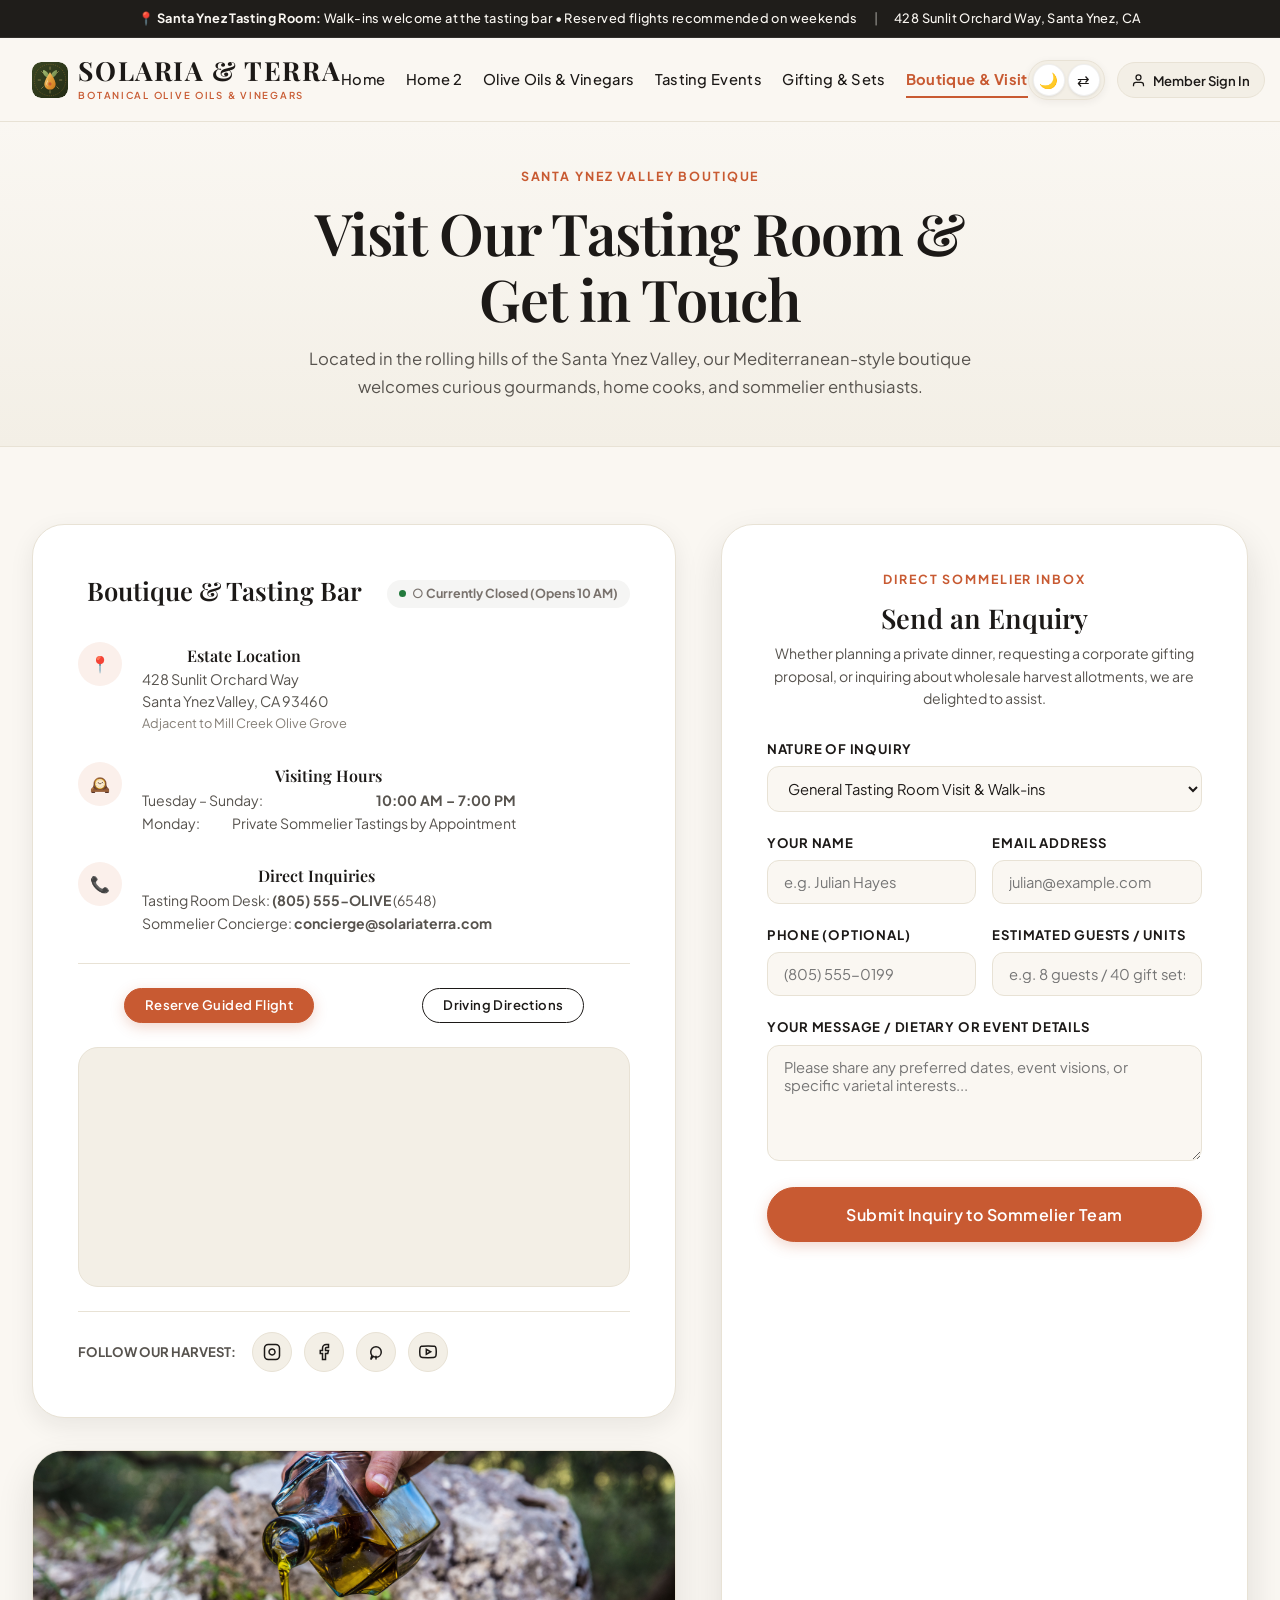
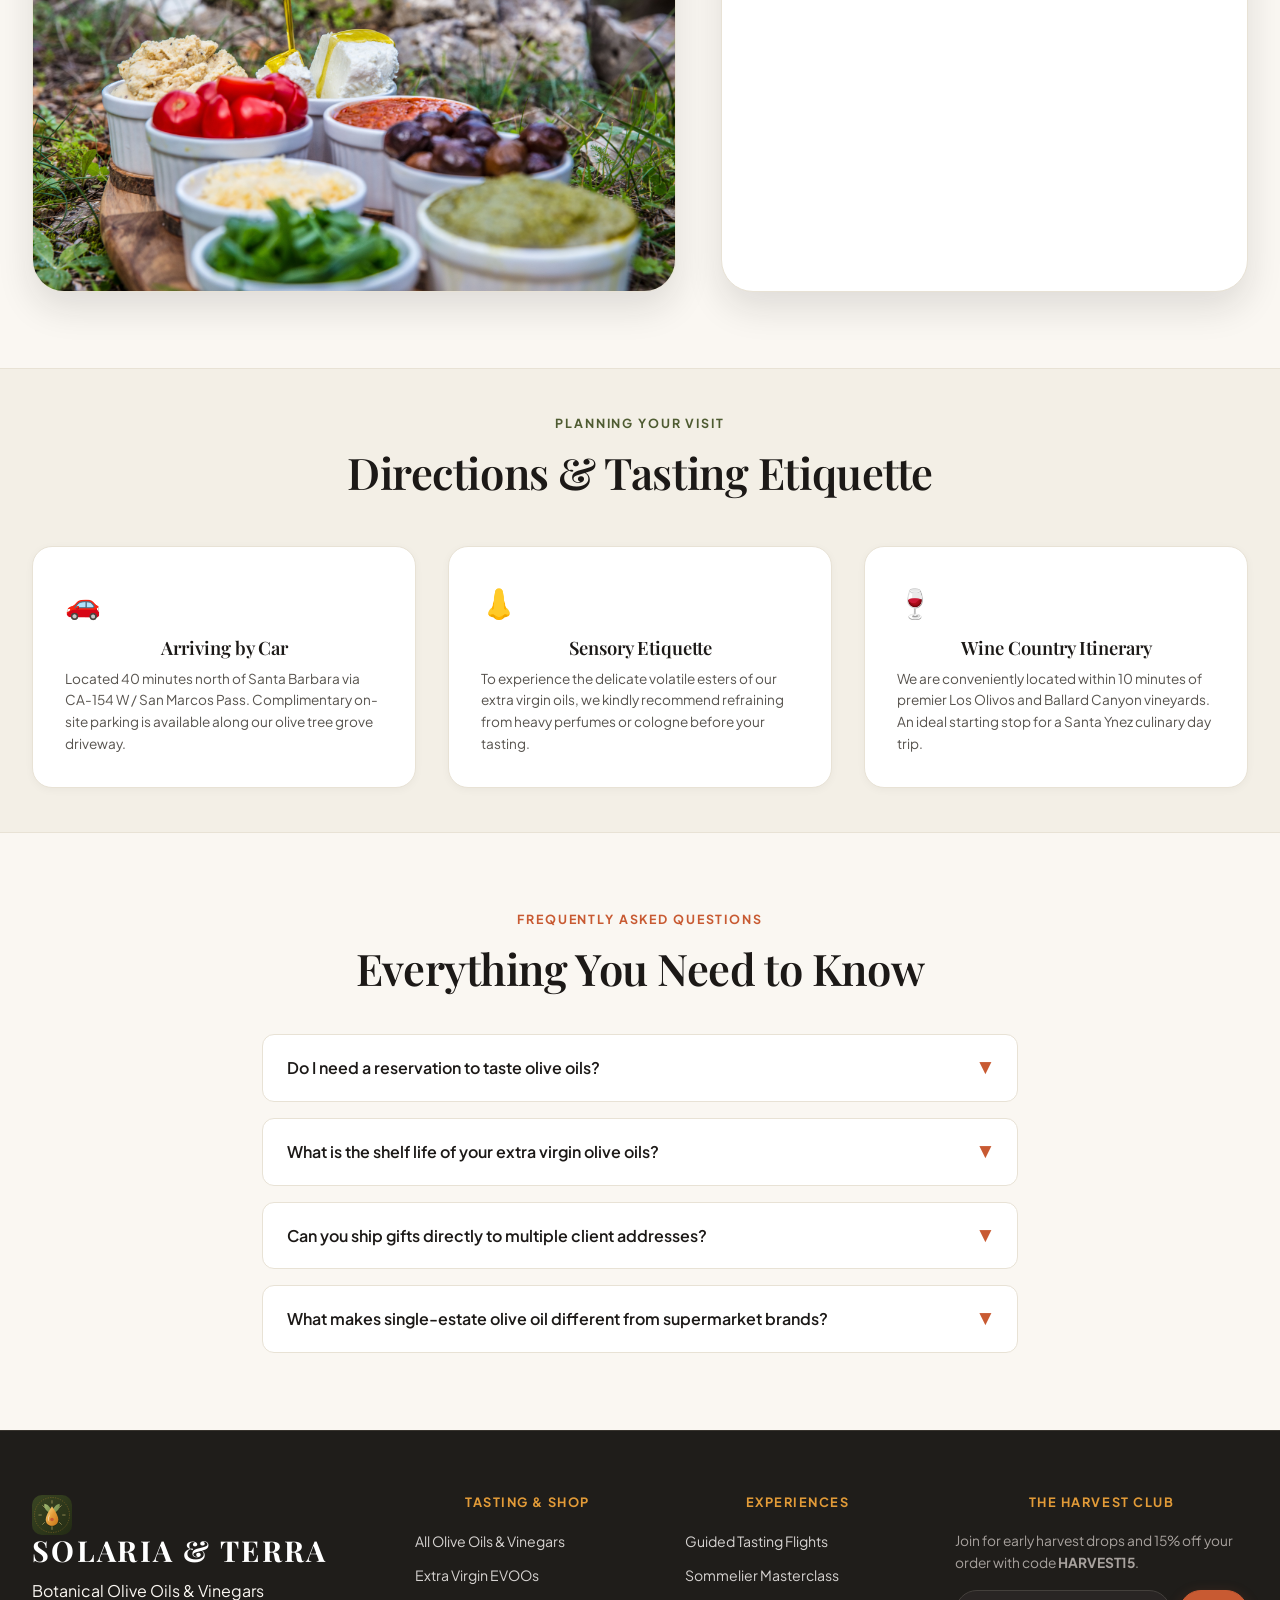
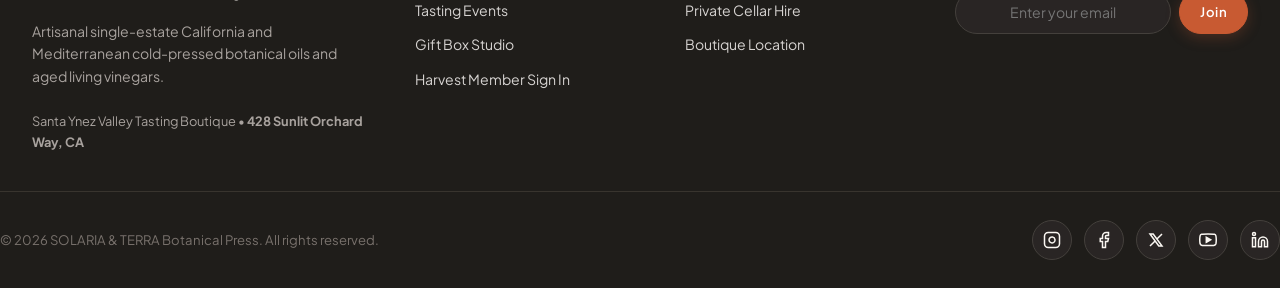
==== commit ca4cf743: "Fix UI issues, mobile 360 responsiveness, dark mode contrast, add maps/socials, and dedicated auth p" ====
--- a/contact.html
+++ b/contact.html
@@ -65,8 +65,11 @@
   <header class="site-header">
     <div class="container header-container">
       <a href="index.html" class="site-logo" aria-label="SOLARIA & TERRA Homepage">
-        <span class="brand-name">SOLARIA &amp; TERRA</span>
-        <span class="brand-tagline">Botanical Olive Oils &amp; Vinegars</span>
+        <img src="favicon.svg" alt="SOLARIA & TERRA Botanical Mark" class="brand-mark" width="36" height="36">
+        <div class="site-logo-text">
+          <span class="brand-name">SOLARIA &amp; TERRA</span>
+          <span class="brand-tagline">Botanical Olive Oils &amp; Vinegars</span>
+        </div>
       </a>
 
       <nav class="nav-links" aria-label="Main Navigation">
@@ -84,15 +87,15 @@
           <button class="navbar-util-btn theme-toggle-trigger" onclick="App.toggleTheme()" title="Toggle Dark/Light Theme" aria-label="Toggle Theme">
             🌙
           </button>
-          <button class="navbar-util-btn rtl-toggle-trigger" onclick="App.toggleRTL()" title="Toggle RTL Layout" aria-label="Toggle RTL">
-            <svg width="15" height="15" viewBox="0 0 24 24" fill="none" stroke="currentColor" stroke-width="2.2" stroke-linecap="round" stroke-linejoin="round">
-              <line x1="4" y1="9" x2="20" y2="9"></line>
-              <polyline points="15 4 20 9 15 14"></polyline>
-              <line x1="20" y1="15" x2="4" y2="15"></line>
-              <polyline points="9 20 4 15 9 10"></polyline>
-            </svg>
+          <button class="navbar-util-btn rtl-toggle-trigger" onclick="App.toggleRTL()" title="Toggle Right-to-Left (RTL) Layout" aria-label="Toggle RTL Mode">
+            ⇄
           </button>
         </div>
+
+        <a href="login.html" class="header-member-btn" aria-label="Harvest Member Portal / Sign In" title="Member Sign In">
+          <svg width="15" height="15" viewBox="0 0 24 24" fill="none" stroke="currentColor" stroke-width="2"><path d="M20 21v-2a4 4 0 0 0-4-4H8a4 4 0 0 0-4 4v2"></path><circle cx="12" cy="7" r="4"></circle></svg>
+          <span>Member Sign In</span>
+        </a>
 
         <button class="action-btn trigger-cart-drawer" aria-label="Open Tasting Bag">
           <svg width="22" height="22" viewBox="0 0 24 24" fill="none" stroke="currentColor" stroke-width="2"><path d="M6 2L3 6v14a2 2 0 0 0 2 2h14a2 2 0 0 0 2-2V6l-3-4z"></path><line x1="3" y1="6" x2="21" y2="6"></line><path d="M16 10a4 4 0 0 1-8 0"></path></svg>
@@ -179,6 +182,28 @@
                 <a href="events.html" class="btn btn-primary btn-sm">Reserve Guided Flight</a>
                 <a href="#directions" class="btn btn-outline btn-sm">Driving Directions</a>
               </div>
+
+              <!-- Interactive Boutique Map -->
+              <div class="boutique-map-container">
+                <iframe title="Solaria &amp; Terra Boutique Location" src="https://maps.google.com/maps?q=428%20Sunlit%20Orchard%20Way%2C%20Santa%20Ynez%2C%20CA%2093460&t=&z=14&ie=UTF8&iwloc=&output=embed" loading="lazy" allowfullscreen></iframe>
+              </div>
+
+              <!-- Social Links Row -->
+              <div class="boutique-social-row">
+                <span style="font-size: 0.82rem; font-weight: 700; text-transform: uppercase; color: var(--color-text-secondary); margin-right: 0.25rem;">Follow Our Harvest:</span>
+                <a href="https://instagram.com" target="_blank" rel="noopener noreferrer" class="social-icon-circle" aria-label="Instagram" title="Instagram">
+                  <svg width="18" height="18" viewBox="0 0 24 24" fill="none" stroke="currentColor" stroke-width="2"><rect x="2" y="2" width="20" height="20" rx="5" ry="5"></rect><path d="M16 11.37A4 4 0 1 1 12.63 8 4 4 0 0 1 16 11.37z"></path><line x1="17.5" y1="6.5" x2="17.51" y2="6.5"></line></svg>
+                </a>
+                <a href="https://facebook.com" target="_blank" rel="noopener noreferrer" class="social-icon-circle" aria-label="Facebook" title="Facebook">
+                  <svg width="18" height="18" viewBox="0 0 24 24" fill="none" stroke="currentColor" stroke-width="2"><path d="M18 2h-3a5 5 0 0 0-5 5v3H7v4h3v8h4v-8h3l1-4h-4V7a1 1 0 0 1 1-1h3z"></path></svg>
+                </a>
+                <a href="https://pinterest.com" target="_blank" rel="noopener noreferrer" class="social-icon-circle" aria-label="Pinterest" title="Pinterest">
+                  <svg width="18" height="18" viewBox="0 0 24 24" fill="none" stroke="currentColor" stroke-width="2"><line x1="12" y1="17" x2="12" y2="22"></line><path d="M5 12a7 7 0 0 1 14 0c0 4-3 7-7 7-1.5 0-2.8-.5-3.8-1.3L5 22l1.5-5.5A6.9 6.9 0 0 1 5 12z"></path></svg>
+                </a>
+                <a href="https://youtube.com" target="_blank" rel="noopener noreferrer" class="social-icon-circle" aria-label="YouTube" title="YouTube">
+                  <svg width="18" height="18" viewBox="0 0 24 24" fill="none" stroke="currentColor" stroke-width="2"><path d="M22.54 6.42a2.78 2.78 0 0 0-1.94-2C18.88 4 12 4 12 4s-6.88 0-8.6.46a2.78 2.78 0 0 0-1.94 2A29 29 0 0 0 1 11.75a29 29 0 0 0 .46 5.33A2.78 2.78 0 0 0 3.4 19.1c1.72.46 8.6.46 8.6.46s6.88 0 8.6-.46a2.78 2.78 0 0 0 1.94-2 29 29 0 0 0 .46-5.25 29 29 0 0 0-.46-5.43z"></path><polygon points="9.75 15.02 15.5 11.75 9.75 8.48 9.75 15.02"></polygon></svg>
+                </a>
+              </div>
             </div>
 
             <!-- Boutique Photography Card -->
@@ -253,7 +278,7 @@
         </div>
 
         <div class="grid grid-3">
-          <div style="background-color: #FFFFFF; padding: 2rem; border-radius: var(--radius-lg); border: 1px solid var(--color-border);">
+          <div class="visit-guide-card">
             <div style="font-size: 1.8rem; margin-bottom: 0.5rem;">🚗</div>
             <h4 style="font-size: 1.15rem; margin-bottom: 0.5rem;">Arriving by Car</h4>
             <p style="font-size: 0.85rem; color: var(--color-text-secondary); line-height: 1.6;">
@@ -261,7 +286,7 @@
             </p>
           </div>
 
-          <div style="background-color: #FFFFFF; padding: 2rem; border-radius: var(--radius-lg); border: 1px solid var(--color-border);">
+          <div class="visit-guide-card">
             <div style="font-size: 1.8rem; margin-bottom: 0.5rem;">👃</div>
             <h4 style="font-size: 1.15rem; margin-bottom: 0.5rem;">Sensory Etiquette</h4>
             <p style="font-size: 0.85rem; color: var(--color-text-secondary); line-height: 1.6;">
@@ -269,7 +294,7 @@
             </p>
           </div>
 
-          <div style="background-color: #FFFFFF; padding: 2rem; border-radius: var(--radius-lg); border: 1px solid var(--color-border);">
+          <div class="visit-guide-card">
             <div style="font-size: 1.8rem; margin-bottom: 0.5rem;">🍷</div>
             <h4 style="font-size: 1.15rem; margin-bottom: 0.5rem;">Wine Country Itinerary</h4>
             <p style="font-size: 0.85rem; color: var(--color-text-secondary); line-height: 1.6;">
@@ -281,7 +306,7 @@
     </section>
 
     <!-- Frequently Asked Questions Accordion -->
-    <section class="section-py" style="background-color: #FFFFFF; border-top: 1px solid var(--color-border);">
+    <section class="section-py faq-section" style="border-top: 1px solid var(--color-border);">
       <div class="container" style="max-width: 820px;">
         <div class="text-center" style="margin-bottom: 2.5rem;">
           <span class="eyebrow eyebrow-terracotta">FREQUENTLY ASKED QUESTIONS</span>
@@ -349,7 +374,13 @@
     <div class="footer-top">
       <div class="container footer-grid">
         <div class="footer-brand">
-          <span class="brand-name">SOLARIA &amp; TERRA</span>
+          <a href="index.html" class="footer-logo-link">
+            <img src="favicon.svg" alt="SOLARIA & TERRA Botanical Mark" class="brand-mark" width="40" height="40">
+            <div class="site-logo-text">
+              <span class="brand-name">SOLARIA &amp; TERRA</span>
+              <span class="brand-tagline">Botanical Olive Oils &amp; Vinegars</span>
+            </div>
+          </a>
           <p>
             Artisanal single-estate California and Mediterranean cold-pressed botanical oils and aged living vinegars.
           </p>
@@ -365,7 +396,7 @@
             <a href="products.html">Extra Virgin EVOOs</a>
             <a href="events.html">Tasting Events</a>
             <a href="gifting.html">Gift Box Studio</a>
-            <a href="#" onclick="event.preventDefault(); App.openAuthModal();">Harvest Member Sign In</a>
+            <a href="login.html">Harvest Member Sign In</a>
           </div>
         </div>
 
--- a/styles/main.css
+++ b/styles/main.css
@@ -547,20 +547,40 @@
 }
 
 .site-logo {
+  display: inline-flex;
+  align-items: center;
+  gap: 0.65rem;
+  text-decoration: none;
+  flex-shrink: 0;
+}
+
+.site-logo .brand-mark {
+  width: 36px;
+  height: 36px;
+  border-radius: 9px;
+  flex-shrink: 0;
+  object-fit: contain;
+  transition: transform var(--transition-fast);
+}
+
+.site-logo:hover .brand-mark {
+  transform: scale(1.06);
+}
+
+.site-logo-text {
   display: flex;
   flex-direction: column;
   align-items: flex-start;
-  text-decoration: none;
-  flex-shrink: 0;
 }
 
 .site-logo .brand-name {
   font-family: var(--font-serif);
-  font-size: clamp(1.3rem, 2.5vw, 1.65rem);
+  font-size: clamp(1.25rem, 2.4vw, 1.65rem);
   font-weight: 700;
-  letter-spacing: 0.08em;
+  letter-spacing: 0.06em;
   color: var(--color-text-primary);
-  line-height: 1;
+  line-height: 1.1;
+  white-space: nowrap;
 }
 
 .site-logo .brand-tagline {
@@ -568,16 +588,17 @@
   font-size: 0.6rem;
   font-weight: 600;
   text-transform: uppercase;
-  letter-spacing: 0.2em;
+  letter-spacing: 0.18em;
   color: var(--color-terracotta);
   margin-top: 3px;
+  white-space: nowrap;
 }
 
 .nav-links {
   display: flex;
   align-items: center;
   justify-content: center;
-  gap: clamp(1rem, 1.8vw, 2.2rem);
+  gap: clamp(0.9rem, 1.6vw, 2rem);
 }
 
 .nav-link {
@@ -618,6 +639,30 @@
   flex-shrink: 0;
 }
 
+.header-member-btn {
+  display: inline-flex;
+  align-items: center;
+  gap: 0.45rem;
+  padding: 0.42rem 0.85rem;
+  border-radius: var(--radius-pill);
+  background-color: var(--color-canvas-subtle);
+  border: 1px solid var(--color-border);
+  color: var(--color-text-primary);
+  font-size: 0.82rem;
+  font-weight: 600;
+  cursor: pointer;
+  transition: all var(--transition-fast);
+  white-space: nowrap;
+  flex-shrink: 0;
+}
+
+.header-member-btn:hover {
+  background-color: var(--color-terracotta-light);
+  border-color: var(--color-terracotta);
+  color: var(--color-terracotta);
+  transform: translateY(-1px);
+}
+
 .action-btn {
   background: none;
   border: none;
@@ -628,6 +673,7 @@
   justify-content: center;
   position: relative;
   transition: color var(--transition-fast), transform var(--transition-fast);
+  cursor: pointer;
 }
 
 .action-btn:hover {
@@ -805,7 +851,8 @@
     align-items: center !important;
     justify-content: flex-end !important;
     gap: 0.6rem !important;
-    margin-left: auto;
+    margin-inline-start: auto;
+    margin-left: unset;
   }
   
   .navbar-util-pill {
@@ -820,7 +867,11 @@
     display: flex !important;
     flex-direction: column !important;
     align-items: flex-start !important;
-    max-width: calc(100% - 140px);
+    max-width: calc(100% - 130px);
+  }
+
+  .site-logo .brand-name {
+    font-size: clamp(1.15rem, 3.8vw, 1.45rem);
   }
 }
 
@@ -832,6 +883,82 @@
   
   .site-header {
     top: 0 !important;
+  }
+
+  .site-logo {
+    max-width: calc(100% - 125px);
+  }
+
+  .site-logo .brand-name {
+    font-size: clamp(1.1rem, 4vw, 1.35rem);
+  }
+}
+
+@media (max-width: 480px) {
+  :root {
+    --header-height: 68px;
+  }
+
+  .header-container {
+    padding-left: 0.75rem;
+    padding-right: 0.75rem;
+  }
+
+  .site-logo {
+    max-width: calc(100% - 110px);
+  }
+
+  .site-logo .brand-name {
+    font-size: clamp(1.02rem, 4.3vw, 1.2rem);
+    letter-spacing: 0.04em;
+    line-height: 1.1;
+  }
+
+  .site-logo .brand-tagline {
+    font-size: 0.5rem;
+    letter-spacing: 0.12em;
+  }
+
+  .navbar-util-pill {
+    padding: 2px 3px;
+    gap: 2px;
+  }
+
+  .navbar-util-btn {
+    width: 28px;
+    height: 28px;
+    font-size: 0.85rem;
+  }
+
+  .navbar-util-btn svg {
+    width: 13px;
+    height: 13px;
+  }
+
+  .mobile-menu-toggle {
+    width: 38px;
+    height: 38px;
+    padding: 0.35rem;
+  }
+
+  .header-actions {
+    gap: 0.35rem !important;
+  }
+}
+
+@media (max-width: 360px) {
+  .site-logo {
+    max-width: calc(100% - 100px);
+  }
+
+  .site-logo .brand-name {
+    font-size: 0.96rem;
+    letter-spacing: 0.02em;
+  }
+
+  .site-logo .brand-tagline {
+    font-size: 0.48rem;
+    letter-spacing: 0.08em;
   }
 }
 
@@ -959,6 +1086,29 @@
 .hero-main-card:hover img,
 .editorial-media-card:hover img {
   transform: scale(1.03);
+}
+
+.story-floating-badge {
+  position: absolute;
+  bottom: -20px;
+  right: 1.5rem;
+  background-color: #FFFFFF;
+  padding: 1rem 1.35rem;
+  border-radius: var(--radius-md);
+  box-shadow: var(--shadow-warm);
+  border: 1px solid var(--color-border);
+  z-index: 10;
+  max-width: 280px;
+  text-align: center;
+}
+
+@media (max-width: 768px) {
+  .story-floating-badge {
+    position: static;
+    margin: 1.25rem auto 0;
+    max-width: 100%;
+    transform: none;
+  }
 }
 
 .gift-bottle-select-card {
@@ -1181,6 +1331,15 @@
   width: 100%;
 }
 
+@media (max-width: 480px) {
+  .hero-trust-row {
+    flex-direction: column;
+    align-items: center;
+    gap: 0.65rem;
+    padding-top: 1.25rem;
+  }
+}
+
 .trust-item {
   display: flex;
   align-items: center;
@@ -1190,6 +1349,15 @@
   font-weight: 600;
   color: var(--color-text-secondary);
   text-align: center;
+}
+
+@media (max-width: 480px) {
+  .trust-item {
+    font-size: 0.8rem;
+    width: 100%;
+    justify-content: center;
+    gap: 0.45rem;
+  }
 }
 
 .trust-item svg {
@@ -1374,6 +1542,93 @@
   font-weight: 600;
   color: var(--color-text-secondary);
   text-align: center;
+}
+
+.tasting-action-btns {
+  display: flex;
+  align-items: center;
+  gap: 1rem;
+  margin-top: 2rem;
+  flex-wrap: wrap;
+  width: 100%;
+}
+
+@media (max-width: 768px) {
+  .tasting-action-btns {
+    flex-direction: column !important;
+    gap: 0.75rem !important;
+    width: 100% !important;
+    align-items: stretch !important;
+  }
+  .tasting-action-btns .btn {
+    width: 100% !important;
+    max-width: 100% !important;
+    text-align: center !important;
+    justify-content: center !important;
+  }
+}
+
+.btn-outline-white {
+  background-color: transparent;
+  color: #FFFFFF;
+  border: 1.5px solid rgba(255, 255, 255, 0.85);
+  border-radius: var(--radius-pill);
+}
+
+.btn-outline-white:hover {
+  background-color: #FFFFFF;
+  color: #1C1917 !important;
+  border-color: #FFFFFF;
+  transform: translateY(-2px);
+  box-shadow: 0 4px 14px rgba(0, 0, 0, 0.2);
+}
+
+/* Home 2 Immersive Hero & Glass Cards */
+.hero-immersive {
+  position: relative;
+  padding: clamp(3.5rem, 6vw, 6.5rem) 0;
+  background: linear-gradient(135deg, rgba(21, 20, 18, 0.88), rgba(21, 20, 18, 0.7)), url('../image/oi (32).jpg') center/cover no-repeat;
+  color: #FFFFFF;
+  border-bottom: 1px solid var(--color-border);
+}
+
+.hero-immersive-badge {
+  display: inline-flex;
+  align-items: center;
+  gap: 0.5rem;
+  background-color: rgba(255, 255, 255, 0.15);
+  backdrop-filter: blur(10px);
+  padding: 0.35rem 0.85rem;
+  border-radius: var(--radius-pill);
+  font-size: 0.82rem;
+  font-weight: 600;
+  color: #FAF7F2;
+  margin-bottom: 1rem;
+  border: 1px solid rgba(255, 255, 255, 0.2);
+}
+
+.hero-immersive-title {
+  color: #FFFFFF;
+  font-size: clamp(2.2rem, 4.5vw, 3.6rem);
+  line-height: 1.15;
+  margin-bottom: 1.25rem;
+  text-align: left;
+}
+
+.hero-immersive-title em {
+  font-style: italic;
+  font-family: var(--font-display);
+  color: var(--color-sun-amber);
+}
+
+.hero-floating-glass-card {
+  background-color: rgba(255, 255, 255, 0.95);
+  backdrop-filter: blur(16px);
+  border-radius: var(--radius-xl);
+  border: 1px solid rgba(255, 255, 255, 0.8);
+  padding: clamp(1.5rem, 3vw, 2.5rem);
+  box-shadow: 0 16px 40px rgba(0, 0, 0, 0.25);
+  color: var(--color-text-primary);
 }
 
 /* ==========================================================================
@@ -1868,10 +2123,59 @@
   text-align: center;
 }
 
+.pairing-result-box > div {
+  min-width: 0;
+  width: 100%;
+}
+
+.pairing-buy-card {
+  background-color: #FFFFFF;
+  border-radius: var(--radius-md);
+  border: 1px solid var(--color-border);
+  padding: 1.5rem;
+  text-align: center;
+  width: 100%;
+}
+
 @media (max-width: 768px) {
   .pairing-result-box {
     grid-template-columns: 1fr;
-  }
+    gap: 1.5rem;
+  }
+}
+
+@media (max-width: 480px) {
+  .pairing-result-box {
+    padding: 1rem 0.85rem;
+    gap: 1.25rem;
+  }
+  .pairing-result-box h3 {
+    font-size: 1.2rem;
+    word-break: break-word;
+  }
+  .pairing-result-box .badge {
+    font-size: 0.72rem;
+    white-space: normal;
+    text-align: center;
+    line-height: 1.35;
+    padding: 0.35rem 0.65rem;
+    max-width: 100%;
+  }
+  .pairing-buy-card {
+    padding: 1.15rem 0.85rem;
+  }
+}
+
+.gifting-editorial-section {
+  background-color: var(--color-canvas-card);
+}
+
+.testimonial-card {
+  background-color: #FFFFFF;
+  padding: 2rem;
+  border-radius: var(--radius-lg);
+  border: 1px solid var(--color-border);
+  text-align: left;
 }
 
 /* ==========================================================================
@@ -1900,8 +2204,6 @@
   transition: all var(--transition-smooth);
   display: flex;
   flex-direction: column;
-  align-items: center;
-  text-align: center;
   height: 100%;
   width: 100%;
 }
@@ -1912,52 +2214,111 @@
   border-color: var(--color-terracotta);
 }
 
+.event-card-media {
+  position: relative;
+  width: 100%;
+  height: 240px;
+  overflow: hidden;
+  background-color: var(--color-canvas-subtle);
+}
+
+.event-card-media img {
+  width: 100%;
+  height: 100%;
+  object-fit: cover;
+  transition: transform 0.5s ease;
+}
+
+.event-tier-card:hover .event-card-media img {
+  transform: scale(1.04);
+}
+
 .event-card-body {
   padding: clamp(1.25rem, 2.5vw, 2rem);
   display: flex;
   flex-direction: column;
-  align-items: center;
-  text-align: center;
   flex-grow: 1;
   width: 100%;
+  text-align: left;
 }
 
 .event-highlights-list {
-  margin: 1.25rem auto 1.75rem;
+  margin: 1.25rem 0 1.75rem;
   display: flex;
   flex-direction: column;
-  gap: 0.65rem;
-  text-align: center;
-  align-items: center;
-  max-width: 440px;
+  gap: 0.75rem;
+  text-align: left;
+  flex-grow: 1;
+  width: 100%;
 }
 
 .event-highlights-list li {
   font-size: 0.86rem;
   color: var(--color-text-secondary);
-  display: inline-flex;
-  align-items: center;
-  justify-content: center;
-  gap: 0.5rem;
-  text-align: center;
+  display: flex;
+  align-items: flex-start;
+  gap: 0.6rem;
+  text-align: left;
+  line-height: 1.45;
 }
 
 .event-highlights-list li svg {
   color: var(--color-olive-grove);
   flex-shrink: 0;
+  margin-top: 2px;
 }
 
 .event-card-footer {
   margin-top: auto;
   padding-top: 1.25rem;
   border-top: 1px solid var(--color-border-light);
+  width: 100%;
+}
+
+/* Know Your Harvest Section & Cards */
+.know-harvest-section {
+  position: relative;
+  background-color: var(--color-canvas-subtle);
+  background-image: linear-gradient(rgba(250, 247, 242, 0.93), rgba(250, 247, 242, 0.93)), url('../image/oi (37).jpg');
+  background-size: cover;
+  background-position: center;
+  background-repeat: no-repeat;
+}
+
+.harvest-card {
+  background-color: #FFFFFF;
+  padding: 1.75rem 1.5rem;
+  border-radius: var(--radius-md);
+  border: 1px solid var(--color-border);
+  box-shadow: var(--shadow-sm);
+  transition: transform var(--transition-fast), box-shadow var(--transition-fast), border-color var(--transition-fast);
   display: flex;
   flex-direction: column;
-  align-items: center;
-  justify-content: center;
-  gap: 0.75rem;
-  width: 100%;
-  text-align: center;
+  height: 100%;
+}
+
+.harvest-card:hover {
+  transform: translateY(-4px);
+  border-color: var(--color-terracotta);
+  box-shadow: var(--shadow-md);
+}
+
+.method-step-card {
+  background-color: #FFFFFF;
+  padding: 1.75rem;
+  border-radius: var(--radius-md);
+  border: 1px solid var(--color-border);
+  box-shadow: var(--shadow-sm);
+  transition: transform var(--transition-fast), box-shadow var(--transition-fast), border-color var(--transition-fast);
+  display: flex;
+  flex-direction: column;
+  height: 100%;
+}
+
+.method-step-card:hover {
+  transform: translateY(-4px);
+  border-color: var(--color-terracotta);
+  box-shadow: var(--shadow-md);
 }
 
 /* Interactive Event Booking Modal & Form */
@@ -2244,6 +2605,78 @@
   0% { transform: scale(0.95); box-shadow: 0 0 0 0 rgba(35, 122, 61, 0.7); }
   70% { transform: scale(1); box-shadow: 0 0 0 6px rgba(35, 122, 61, 0); }
   100% { transform: scale(0.95); box-shadow: 0 0 0 0 rgba(35, 122, 61, 0); }
+}
+
+.boutique-map-container {
+  width: 100%;
+  height: 240px;
+  border-radius: var(--radius-lg);
+  overflow: hidden;
+  border: 1px solid var(--color-border);
+  margin-top: 1.5rem;
+  background-color: var(--color-canvas-subtle);
+  position: relative;
+}
+
+.boutique-map-container iframe {
+  width: 100%;
+  height: 100%;
+  border: 0;
+  display: block;
+}
+
+.boutique-social-row {
+  display: flex;
+  align-items: center;
+  gap: 0.75rem;
+  margin-top: 1.5rem;
+  padding-top: 1.25rem;
+  border-top: 1px solid var(--color-border);
+  flex-wrap: wrap;
+}
+
+.social-icon-circle {
+  width: 40px;
+  height: 40px;
+  border-radius: 50%;
+  background-color: var(--color-canvas-subtle);
+  border: 1px solid var(--color-border);
+  color: var(--color-text-primary);
+  display: inline-flex;
+  align-items: center;
+  justify-content: center;
+  transition: all var(--transition-fast);
+  text-decoration: none;
+}
+
+.social-icon-circle:hover {
+  background-color: var(--color-terracotta);
+  border-color: var(--color-terracotta);
+  color: #FFFFFF;
+  transform: translateY(-2px);
+  box-shadow: 0 4px 10px rgba(200, 90, 50, 0.25);
+}
+
+.visit-guide-card {
+  background-color: #FFFFFF;
+  padding: 2rem;
+  border-radius: var(--radius-lg);
+  border: 1px solid var(--color-border);
+  box-shadow: var(--shadow-sm);
+  transition: transform var(--transition-fast), border-color var(--transition-fast), box-shadow var(--transition-fast);
+  display: flex;
+  flex-direction: column;
+  height: 100%;
+}
+
+.visit-guide-card:hover {
+  transform: translateY(-4px);
+  border-color: var(--color-terracotta);
+  box-shadow: var(--shadow-md);
+}
+
+.faq-section {
+  background-color: var(--color-canvas);
 }
 
 /* ==========================================================================
@@ -2378,6 +2811,120 @@
   border-color: var(--color-terracotta);
   background-color: var(--color-terracotta-light);
   box-shadow: 0 4px 14px rgba(200, 90, 50, 0.15);
+}
+
+.sensory-calibration-section {
+  background-color: var(--color-canvas-card);
+}
+
+.aroma-match-card {
+  background: radial-gradient(circle at top right, #FAF5EE 0%, #FFFFFF 100%);
+  padding: clamp(1.25rem, 2.5vw, 2rem);
+  border-radius: var(--radius-lg);
+  border: 1px solid var(--color-border);
+  width: 100%;
+}
+
+.aroma-match-inner {
+  display: flex;
+  align-items: center;
+  gap: 1.5rem;
+  width: 100%;
+}
+
+@media (max-width: 640px) {
+  .aroma-match-inner {
+    flex-direction: column !important;
+    align-items: center !important;
+    text-align: center !important;
+    gap: 1rem !important;
+  }
+  .aroma-match-inner img {
+    height: 140px !important;
+    margin: 0 auto 0.5rem !important;
+  }
+  .aroma-match-inner .flex.gap-2 {
+    flex-direction: column !important;
+    width: 100% !important;
+    gap: 0.5rem !important;
+  }
+  .aroma-match-inner .btn {
+    width: 100% !important;
+    justify-content: center !important;
+    text-align: center !important;
+  }
+}
+
+.estate-kitchen-section {
+  background-color: var(--color-canvas-card);
+}
+
+.tasting-status-card {
+  background-color: #292524;
+  padding: clamp(1.25rem, 3vw, 2rem);
+  border-radius: var(--radius-lg);
+  border: 1px solid #44403C;
+  width: 100%;
+}
+
+@media (max-width: 480px) {
+  .tasting-status-card {
+    padding: 1.15rem 0.9rem;
+  }
+  .tasting-status-card .status-row {
+    flex-direction: column !important;
+    align-items: flex-start !important;
+    gap: 0.2rem !important;
+  }
+}
+
+.footer-brand .brand-name {
+  font-family: var(--font-serif);
+  font-size: clamp(1.25rem, 2.4vw, 1.65rem);
+  font-weight: 700;
+  letter-spacing: 0.06em;
+  color: #FAF7F2;
+  display: block;
+  margin-bottom: 0.75rem;
+  line-height: 1.1;
+}
+
+.harvest-card {
+  background-color: #FFFFFF;
+  padding: 1.5rem;
+  border-radius: var(--radius-md);
+  border: 1px solid var(--color-border);
+  position: relative;
+  overflow: hidden;
+  transition: transform var(--transition-fast), box-shadow var(--transition-fast);
+}
+
+.harvest-card:hover {
+  transform: translateY(-3px);
+  box-shadow: var(--shadow-sm);
+}
+
+.harvest-card::before {
+  content: '';
+  position: absolute;
+  top: 0;
+  left: 0;
+  right: 0;
+  height: 4px;
+  background: linear-gradient(90deg, var(--color-olive-grove), var(--color-sun-amber));
+}
+
+.method-step-card {
+  background-color: #FFFFFF;
+  padding: 1.75rem;
+  border-radius: var(--radius-md);
+  border: 1px solid var(--color-border);
+  transition: transform var(--transition-fast), box-shadow var(--transition-fast);
+}
+
+.method-step-card:hover {
+  transform: translateY(-3px);
+  box-shadow: var(--shadow-sm);
 }
 
 /* ==========================================================================
@@ -2854,6 +3401,196 @@
   font-weight: 700;
 }
 
+/* Password Input with Toggle Eye Button */
+.password-input-wrapper {
+  position: relative;
+  display: flex;
+  align-items: center;
+  width: 100%;
+}
+
+.password-input-wrapper .form-control {
+  padding-right: 2.8rem;
+}
+
+[dir="rtl"] .password-input-wrapper .form-control {
+  padding-right: 1rem;
+  padding-left: 2.8rem;
+}
+
+.password-toggle-btn {
+  position: absolute;
+  right: 0.75rem;
+  top: 50%;
+  transform: translateY(-50%);
+  background: none;
+  border: none;
+  color: var(--color-text-muted);
+  cursor: pointer;
+  padding: 0.35rem;
+  display: flex;
+  align-items: center;
+  justify-content: center;
+  transition: color var(--transition-fast);
+  z-index: 2;
+}
+
+[dir="rtl"] .password-toggle-btn {
+  right: auto;
+  left: 0.75rem;
+}
+
+.password-toggle-btn:hover {
+  color: var(--color-terracotta);
+}
+
+.password-toggle-btn svg {
+  width: 19px;
+  height: 19px;
+  stroke: currentColor;
+}
+
+/* Social Auth Grid & Buttons */
+.social-auth-grid {
+  display: flex;
+  flex-direction: column;
+  gap: 0.75rem;
+  width: 100%;
+  margin-bottom: 1.25rem;
+}
+
+.social-auth-btn {
+  display: inline-flex;
+  align-items: center;
+  justify-content: center;
+  gap: 0.75rem;
+  width: 100%;
+  padding: 0.75rem 1.25rem;
+  border-radius: var(--radius-md);
+  border: 1.5px solid var(--color-border);
+  background-color: var(--color-canvas);
+  color: var(--color-text-primary);
+  font-size: 0.88rem;
+  font-weight: 600;
+  cursor: pointer;
+  transition: all var(--transition-fast);
+  text-decoration: none;
+}
+
+.social-auth-btn:hover {
+  border-color: var(--color-terracotta);
+  background-color: var(--color-canvas-subtle);
+  transform: translateY(-1px);
+}
+
+.social-auth-btn svg {
+  width: 18px;
+  height: 18px;
+  flex-shrink: 0;
+}
+
+.auth-divider {
+  display: flex;
+  align-items: center;
+  text-align: center;
+  margin: 1.25rem 0;
+  color: var(--color-text-muted);
+  font-size: 0.75rem;
+  text-transform: uppercase;
+  letter-spacing: 0.1em;
+  width: 100%;
+}
+
+.auth-divider::before,
+.auth-divider::after {
+  content: '';
+  flex: 1;
+  border-bottom: 1px solid var(--color-border);
+}
+
+.auth-divider span {
+  padding: 0 0.85rem;
+}
+
+.auth-checkbox-label {
+  display: inline-flex;
+  align-items: center;
+  gap: 0.5rem;
+  font-size: 0.85rem;
+  color: var(--color-text-secondary);
+  cursor: pointer;
+  user-select: none;
+}
+
+.auth-checkbox-label input[type="checkbox"] {
+  accent-color: var(--color-terracotta);
+  width: 16px;
+  height: 16px;
+  cursor: pointer;
+}
+
+/* Standalone Auth Pages */
+.auth-page-body {
+  min-height: 100vh;
+  min-height: 100dvh;
+  display: flex;
+  flex-direction: column;
+  background-color: var(--color-canvas);
+  background-image: radial-gradient(rgba(200, 90, 50, 0.06) 1px, transparent 1px);
+  background-size: 24px 24px;
+}
+
+.auth-page-header {
+  padding: 1.25rem 2rem;
+  display: flex;
+  align-items: center;
+  justify-content: space-between;
+  border-bottom: 1px solid var(--color-border);
+  background-color: var(--color-canvas-subtle);
+}
+
+.auth-page-container {
+  flex: 1;
+  display: flex;
+  align-items: center;
+  justify-content: center;
+  padding: 2.5rem 1rem;
+}
+
+.auth-page-card {
+  max-width: 480px;
+  width: 100%;
+  background-color: #FFFFFF;
+  border-radius: var(--radius-xl);
+  border: 1px solid var(--color-border);
+  box-shadow: var(--shadow-lg);
+  padding: clamp(1.75rem, 4.5vw, 3rem);
+  text-align: center;
+  position: relative;
+}
+
+.auth-page-card .auth-card-logo {
+  margin-bottom: 1.5rem;
+}
+
+.auth-page-footer-note {
+  margin-top: 1.75rem;
+  padding-top: 1.25rem;
+  border-top: 1px solid var(--color-border);
+  font-size: 0.88rem;
+  color: var(--color-text-secondary);
+}
+
+.auth-page-footer-note a {
+  color: var(--color-terracotta);
+  font-weight: 700;
+  text-decoration: none;
+}
+
+.auth-page-footer-note a:hover {
+  text-decoration: underline;
+}
+
 /* ==========================================================================
    Mobile Navigation Drawer
    ========================================================================== */
@@ -3052,6 +3789,18 @@
 [data-theme="dark"] .announcement-bar {
   background-color: #000000;
   border-bottom: 1px solid #221F1A;
+}
+
+[data-theme="dark"] .header-member-btn {
+  background-color: #1A1916;
+  border-color: #332F28;
+  color: #FAF7F2;
+}
+
+[data-theme="dark"] .header-member-btn:hover {
+  background-color: #38241C;
+  border-color: var(--color-terracotta);
+  color: #E29B38;
 }
 
 [data-theme="dark"] .product-card,
@@ -3074,19 +3823,98 @@
 [data-theme="dark"] .aroma-wheel-selector,
 [data-theme="dark"] .aroma-btn,
 [data-theme="dark"] .hero-main-card,
-[data-theme="dark"] .editorial-media-card {
+[data-theme="dark"] .editorial-media-card,
+[data-theme="dark"] .testimonial-card {
   background-color: #141311 !important;
   border-color: #2B2721 !important;
   color: #FAF7F2 !important;
 }
 
+[data-theme="dark"] .testimonial-card p {
+  color: #FAF7F2 !important;
+}
+
+[data-theme="dark"] .testimonial-card span {
+  color: #C8C0B5 !important;
+}
+
 [data-theme="dark"] .hero-editorial {
   background: linear-gradient(180deg, #090807 0%, #12110F 100%);
   border-bottom-color: #2B2721;
 }
 
+[data-theme="dark"] .floating-flight-badge {
+  background-color: #1A1815 !important;
+  border-color: #2E2A24 !important;
+  color: #FAF7F2 !important;
+  box-shadow: 0 8px 24px rgba(0, 0, 0, 0.7) !important;
+}
+
+[data-theme="dark"] .floating-flight-badge h5 {
+  color: #FAF7F2 !important;
+}
+
+[data-theme="dark"] .floating-flight-badge p {
+  color: #C8C0B5 !important;
+}
+
+[data-theme="dark"] .floating-flight-badge .flight-icon {
+  background-color: #2E1910 !important;
+  color: #E29B38 !important;
+}
+
+[data-theme="dark"] .story-floating-badge {
+  background-color: #1A1815 !important;
+  border-color: #2E2A24 !important;
+  color: #FAF7F2 !important;
+  box-shadow: 0 8px 24px rgba(0, 0, 0, 0.7) !important;
+}
+
+[data-theme="dark"] .story-floating-badge p {
+  color: #FAF7F2 !important;
+}
+
+[data-theme="dark"] .story-floating-badge strong {
+  color: #E29B38 !important;
+}
+
 [data-theme="dark"] .tasting-bar-section {
   background-color: #0D0C0A;
+}
+
+[data-theme="dark"] .tasting-bottle-view {
+  background: radial-gradient(circle at center, #1B1916 0%, #100F0D 100%) !important;
+  border-color: #2E2A24 !important;
+}
+
+[data-theme="dark"] .tasting-bottle-caption {
+  background-color: rgba(20, 18, 16, 0.94) !important;
+  color: #FAF7F2 !important;
+  border-color: rgba(255, 255, 255, 0.16) !important;
+  box-shadow: 0 4px 16px rgba(0, 0, 0, 0.7) !important;
+}
+
+[data-theme="dark"] .pairing-finder-container {
+  background: radial-gradient(circle at top right, #1A1815 0%, #12110F 100%) !important;
+  border-color: #2B2721 !important;
+}
+
+[data-theme="dark"] .pairing-buy-card {
+  background-color: #221F1B !important;
+  border-color: #38322A !important;
+  color: #FAF7F2 !important;
+}
+
+[data-theme="dark"] .pairing-buy-card h4 {
+  color: #FAF7F2 !important;
+}
+
+[data-theme="dark"] .pairing-buy-card p {
+  color: #C8C0B5 !important;
+}
+
+[data-theme="dark"] .gifting-editorial-section {
+  background-color: #0E0D0B !important;
 }
 
 [data-theme="dark"] .spec-box,
@@ -3118,6 +3946,196 @@
   border-top-color: #201D19 !important;
 }
 
+[data-theme="dark"] .hero-floating-glass-card {
+  background-color: rgba(20, 19, 17, 0.94) !important;
+  border-color: #332F28 !important;
+  color: #FAF7F2 !important;
+  box-shadow: 0 16px 40px rgba(0, 0, 0, 0.7) !important;
+}
+
+[data-theme="dark"] .hero-floating-glass-card h3 {
+  color: #FAF7F2 !important;
+}
+
+[data-theme="dark"] .hero-floating-glass-card p {
+  color: #C8C0B5 !important;
+}
+
+[data-theme="dark"] .btn-outline-white {
+  background-color: transparent !important;
+  color: #FAF7F2 !important;
+  border-color: rgba(250, 247, 242, 0.6) !important;
+}
+
+[data-theme="dark"] .btn-outline-white:hover {
+  background-color: #FAF7F2 !important;
+  color: #090807 !important;
+  border-color: #FAF7F2 !important;
+}
+
+[data-theme="dark"] .sensory-calibration-section,
+[data-theme="dark"] .estate-kitchen-section {
+  background-color: #0E0D0B !important;
+}
+
+[data-theme="dark"] .aroma-match-card {
+  background: radial-gradient(circle at top right, #1A1815 0%, #12110F 100%) !important;
+  border-color: #2E2A24 !important;
+  color: #FAF7F2 !important;
+}
+
+[data-theme="dark"] .aroma-match-card h3 {
+  color: #FAF7F2 !important;
+}
+
+[data-theme="dark"] .aroma-match-card p {
+  color: #C8C0B5 !important;
+}
+
+[data-theme="dark"] .know-harvest-section {
+  background-color: #0E0D0B !important;
+  background-image: linear-gradient(rgba(14, 13, 11, 0.88), rgba(14, 13, 11, 0.92)), url('../image/oi (37).jpg') !important;
+}
+
+[data-theme="dark"] .harvest-card,
+[data-theme="dark"] .method-step-card {
+  background-color: rgba(22, 20, 17, 0.9) !important;
+  backdrop-filter: blur(12px);
+  -webkit-backdrop-filter: blur(12px);
+  border-color: #332E27 !important;
+  color: #FAF7F2 !important;
+}
+
+[data-theme="dark"] .harvest-card h4,
+[data-theme="dark"] .method-step-card h4 {
+  color: #FAF7F2 !important;
+}
+
+[data-theme="dark"] .harvest-card p,
+[data-theme="dark"] .method-step-card p {
+  color: #C8C0B5 !important;
+}
+
+[data-theme="dark"] .event-tier-card {
+  background-color: #141311 !important;
+  border-color: #2E2A24 !important;
+}
+
+[data-theme="dark"] .event-tier-card h3 {
+  color: #FAF7F2 !important;
+}
+
+[data-theme="dark"] .event-tier-card p {
+  color: #C8C0B5 !important;
+}
+
+[data-theme="dark"] .event-highlights-list li {
+  color: #D6CEC4 !important;
+}
+
+[data-theme="dark"] .event-card-footer {
+  border-top-color: #2E2A24 !important;
+}
+
+[data-theme="dark"] .booking-form-box,
+[data-theme="dark"] .boutique-info-card,
+[data-theme="dark"] .gift-builder-container,
+[data-theme="dark"] .gift-box-visual-canvas,
+[data-theme="dark"] .auth-page-card {
+  background-color: #141311 !important;
+  border-color: #2E2A24 !important;
+  color: #FAF7F2 !important;
+}
+
+[data-theme="dark"] .gift-preview-sidebar {
+  background: radial-gradient(circle at top, #1A1815 0%, #11100E 100%) !important;
+  color: #FAF7F2 !important;
+}
+
+[data-theme="dark"] .gift-preview-sidebar h4,
+[data-theme="dark"] .gift-preview-sidebar .eyebrow {
+  color: #FAF7F2 !important;
+}
+
+[data-theme="dark"] .gift-preview-summary-card {
+  background-color: #161412 !important;
+  border-color: #2F2B24 !important;
+  color: #FAF7F2 !important;
+}
+
+[data-theme="dark"] .gift-box-card {
+  background-color: #1A1815 !important;
+  border-color: #2F2B24 !important;
+  color: #FAF7F2 !important;
+}
+
+[data-theme="dark"] .gift-box-card.selected {
+  border-color: var(--color-terracotta) !important;
+  background-color: rgba(200, 90, 50, 0.15) !important;
+}
+
+[data-theme="dark"] .corporate-gifting-section {
+  background-color: #0E0D0B !important;
+}
+
+[data-theme="dark"] .corporate-tier-card {
+  background-color: #161412 !important;
+  border-color: #2F2B24 !important;
+  color: #FAF7F2 !important;
+}
+
+[data-theme="dark"] .visit-guide-card {
+  background-color: #141311 !important;
+  border-color: #2E2A24 !important;
+  color: #FAF7F2 !important;
+}
+
+[data-theme="dark"] .visit-guide-card h4 {
+  color: #FAF7F2 !important;
+}
+
+[data-theme="dark"] .visit-guide-card p {
+  color: #C8C0B5 !important;
+}
+
+[data-theme="dark"] .faq-section {
+  background-color: #0E0D0B !important;
+}
+
+[data-theme="dark"] .faq-item {
+  background-color: #141311 !important;
+  border-color: #2E2A24 !important;
+}
+
+[data-theme="dark"] .faq-item-header {
+  color: #FAF7F2 !important;
+}
+
+[data-theme="dark"] .faq-item-body p {
+  color: #C8C0B5 !important;
+}
+
+[data-theme="dark"] .social-auth-btn {
+  background-color: #1A1815 !important;
+  border-color: #332F28 !important;
+  color: #FAF7F2 !important;
+}
+
+[data-theme="dark"] .social-icon-circle {
+  background-color: #1A1815 !important;
+  border-color: #332F28 !important;
+  color: #FAF7F2 !important;
+}
+
+[data-theme="dark"] .auth-checkbox-label {
+  color: #D6CEC4 !important;
+}
+
+[data-theme="dark"] .auth-page-header {
+  background-color: #100F0D !important;
+  border-color: #26221D !important;
+}
+
 [data-theme="dark"] .btn-outline {
   border-color: #FAF7F2;
   color: #FAF7F2;
@@ -3126,6 +4144,16 @@
 [data-theme="dark"] .btn-outline:hover {
   background-color: #FAF7F2;
   color: #090807;
+}
+
+[data-theme="dark"] .btn-dark {
+  background-color: var(--color-terracotta) !important;
+  color: #FFFFFF !important;
+  border-color: var(--color-terracotta) !important;
+}
+
+[data-theme="dark"] .btn-dark:hover {
+  background-color: var(--color-terracotta-hover) !important;
 }
 
 [data-theme="dark"] .auth-tab-btn.active {
@@ -3159,7 +4187,13 @@
 }
 
 [dir="rtl"] .site-logo {
-  align-items: flex-end;
+  align-items: flex-start;
+  text-align: right;
+}
+
+[dir="rtl"] .site-header .header-actions {
+  margin-inline-start: auto;
+  margin-left: unset;
 }
 
 [dir="rtl"] .cart-drawer {
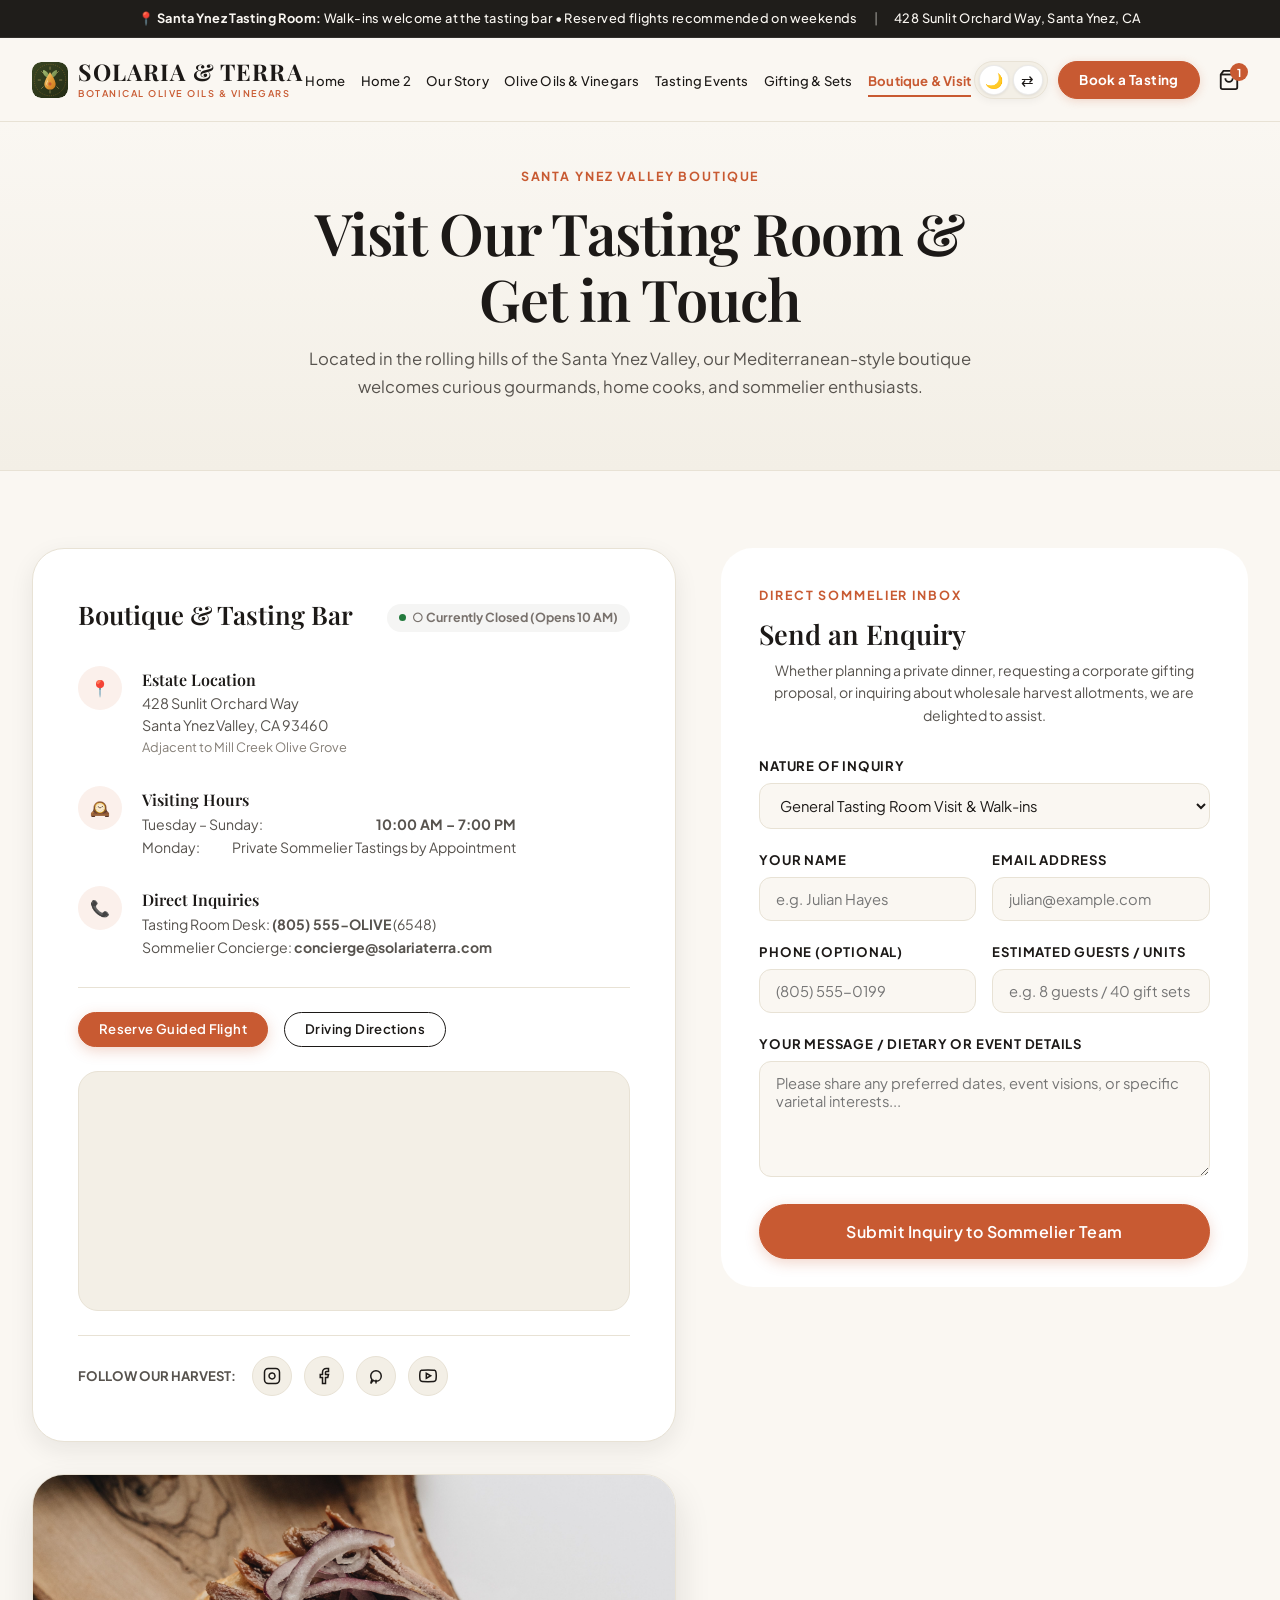
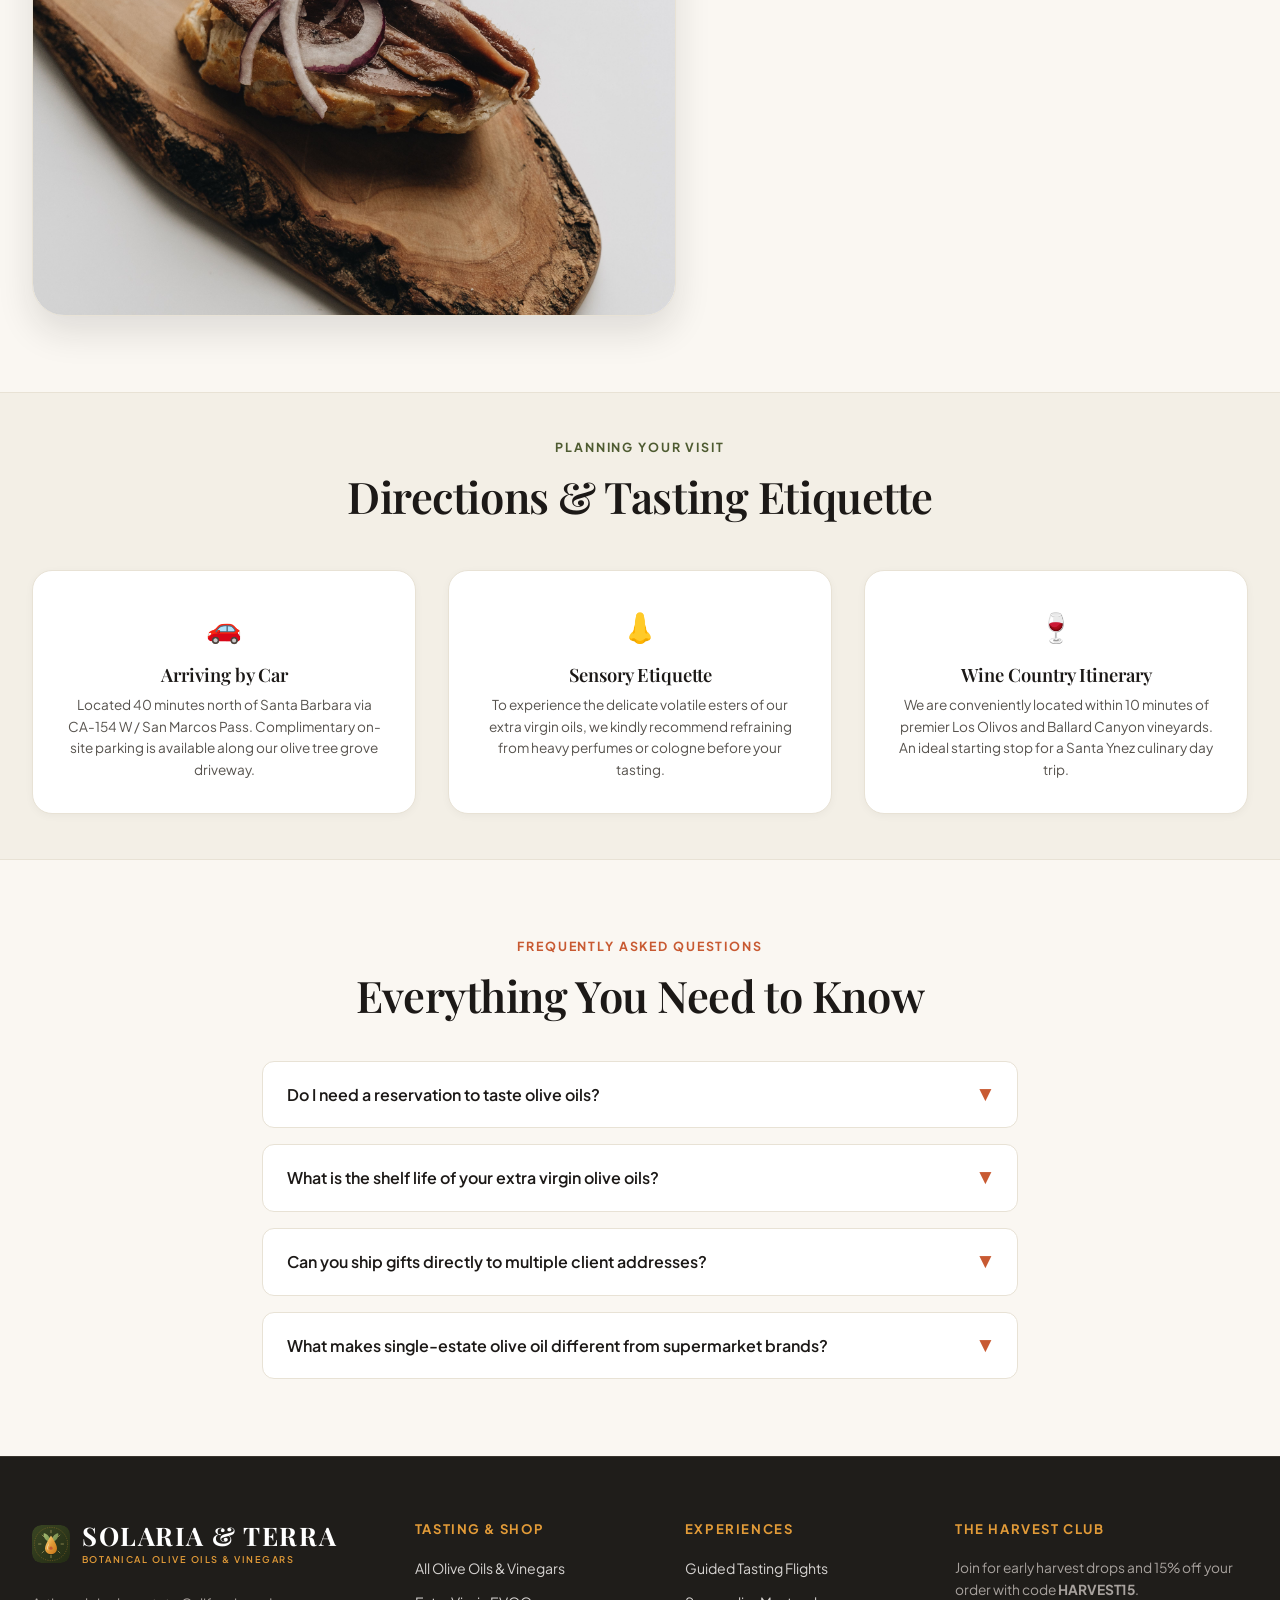
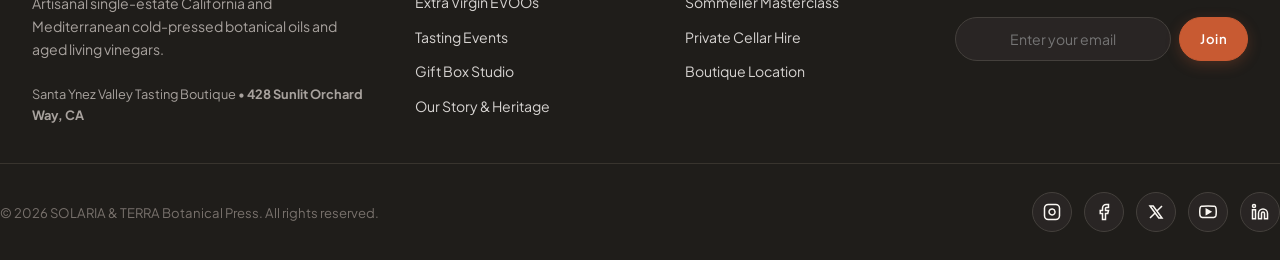
==== commit f20a3473: "Fix alignment issues, header CTA consistency, dark mode contrast, dish imagery, and add about page" ====
--- a/contact.html
+++ b/contact.html
@@ -75,6 +75,7 @@
       <nav class="nav-links" aria-label="Main Navigation">
         <a href="index.html" class="nav-link">Home</a>
         <a href="home-2.html" class="nav-link">Home 2</a>
+        <a href="about.html" class="nav-link">Our Story</a>
         <a href="products.html" class="nav-link">Olive Oils &amp; Vinegars</a>
         <a href="events.html" class="nav-link">Tasting Events</a>
         <a href="gifting.html" class="nav-link">Gifting &amp; Sets</a>
@@ -92,9 +93,8 @@
           </button>
         </div>
 
-        <a href="login.html" class="header-member-btn" aria-label="Harvest Member Portal / Sign In" title="Member Sign In">
-          <svg width="15" height="15" viewBox="0 0 24 24" fill="none" stroke="currentColor" stroke-width="2"><path d="M20 21v-2a4 4 0 0 0-4-4H8a4 4 0 0 0-4 4v2"></path><circle cx="12" cy="7" r="4"></circle></svg>
-          <span>Member Sign In</span>
+        <a href="events.html" class="header-cta-btn" aria-label="Book a Guided Tasting">
+          Book a Tasting
         </a>
 
         <button class="action-btn trigger-cart-drawer" aria-label="Open Tasting Bag">
@@ -208,7 +208,7 @@
 
             <!-- Boutique Photography Card -->
             <div class="editorial-media-card" style="margin-top: 2rem;">
-              <img src="image/oi (36).jpg" alt="Interior view of the sunlit olive oil tasting boutique">
+              <img src="image/oi (26).jpg" alt="Interior view of the sunlit olive oil tasting boutique">
             </div>
           </div>
 
@@ -278,24 +278,24 @@
         </div>
 
         <div class="grid grid-3">
-          <div class="visit-guide-card">
-            <div style="font-size: 1.8rem; margin-bottom: 0.5rem;">🚗</div>
+          <div class="visit-guide-card text-center">
+            <div class="visit-guide-icon" style="font-size: 1.8rem;">🚗</div>
             <h4 style="font-size: 1.15rem; margin-bottom: 0.5rem;">Arriving by Car</h4>
             <p style="font-size: 0.85rem; color: var(--color-text-secondary); line-height: 1.6;">
               Located 40 minutes north of Santa Barbara via CA-154 W / San Marcos Pass. Complimentary on-site parking is available along our olive tree grove driveway.
             </p>
           </div>
 
-          <div class="visit-guide-card">
-            <div style="font-size: 1.8rem; margin-bottom: 0.5rem;">👃</div>
+          <div class="visit-guide-card text-center">
+            <div class="visit-guide-icon" style="font-size: 1.8rem;">👃</div>
             <h4 style="font-size: 1.15rem; margin-bottom: 0.5rem;">Sensory Etiquette</h4>
             <p style="font-size: 0.85rem; color: var(--color-text-secondary); line-height: 1.6;">
               To experience the delicate volatile esters of our extra virgin oils, we kindly recommend refraining from heavy perfumes or cologne before your tasting.
             </p>
           </div>
 
-          <div class="visit-guide-card">
-            <div style="font-size: 1.8rem; margin-bottom: 0.5rem;">🍷</div>
+          <div class="visit-guide-card text-center">
+            <div class="visit-guide-icon" style="font-size: 1.8rem;">🍷</div>
             <h4 style="font-size: 1.15rem; margin-bottom: 0.5rem;">Wine Country Itinerary</h4>
             <p style="font-size: 0.85rem; color: var(--color-text-secondary); line-height: 1.6;">
               We are conveniently located within 10 minutes of premier Los Olivos and Ballard Canyon vineyards. An ideal starting stop for a Santa Ynez culinary day trip.
@@ -396,7 +396,7 @@
             <a href="products.html">Extra Virgin EVOOs</a>
             <a href="events.html">Tasting Events</a>
             <a href="gifting.html">Gift Box Studio</a>
-            <a href="login.html">Harvest Member Sign In</a>
+            <a href="about.html">Our Story &amp; Heritage</a>
           </div>
         </div>
 
--- a/styles/main.css
+++ b/styles/main.css
@@ -151,8 +151,8 @@
 h1 {
   font-size: clamp(2.2rem, 4.5vw, 3.8rem);
   letter-spacing: -0.02em;
-  text-align: center;
-  margin: 0.75rem auto 1.25rem;
+  text-align: left;
+  margin: 0.75rem 0 1.25rem;
   width: 100%;
   line-height: 1.15;
 }
@@ -160,22 +160,22 @@
 h2 {
   font-size: clamp(1.75rem, 3.4vw, 2.75rem);
   letter-spacing: -0.01em;
-  text-align: center;
-  margin: 0.5rem auto 1.25rem;
+  text-align: left;
+  margin: 0.5rem 0 1.25rem;
   width: 100%;
   line-height: 1.2;
 }
 
 h3 {
   font-size: clamp(1.25rem, 2.2vw, 1.85rem);
-  text-align: center;
-  margin: 0.35rem auto 0.75rem;
+  text-align: left;
+  margin: 0.35rem 0 0.75rem;
 }
 
 h4 {
   font-size: clamp(1.05rem, 1.5vw, 1.3rem);
-  text-align: center;
-  margin: 0.25rem auto 0.5rem;
+  text-align: left;
+  margin: 0.25rem 0 0.5rem;
 }
 
 .eyebrow {
@@ -186,8 +186,8 @@
   letter-spacing: 0.15em;
   color: var(--color-terracotta);
   display: block;
-  text-align: center;
-  margin: 0 auto 0.75rem;
+  text-align: left;
+  margin: 0 0 0.75rem 0;
   width: fit-content;
 }
 
@@ -200,14 +200,24 @@
   font-size: clamp(1rem, 1.3vw, 1.15rem);
   color: var(--color-text-secondary);
   line-height: 1.7;
-  text-align: center;
-  margin-left: auto;
-  margin-right: auto;
+  text-align: left;
+  margin: 0 0 1.5rem 0;
   max-width: 680px;
 }
 
+.section-header-center,
+.text-center h1,
+.text-center h2,
+.text-center h3,
+.text-center h4,
+.text-center .eyebrow,
+.text-center .lead-p {
+  text-align: center !important;
+  margin-left: auto !important;
+  margin-right: auto !important;
+}
+
 .section-header-center {
-  text-align: center;
   margin: 0 auto 3rem;
   max-width: 720px;
   display: flex;
@@ -295,7 +305,6 @@
   line-height: 1.2;
   cursor: pointer;
   max-width: 100%;
-  margin: 0 auto;
 }
 
 .btn-primary {
@@ -396,14 +405,12 @@
 .link-arrow {
   display: inline-flex;
   align-items: center;
-  justify-content: center;
   gap: 0.45rem;
   font-weight: 600;
   font-size: 0.92rem;
   color: var(--color-terracotta);
   transition: gap var(--transition-fast), color var(--transition-fast);
-  text-align: center;
-  margin: 0 auto;
+  text-align: left;
 }
 
 .link-arrow:hover {
@@ -543,7 +550,9 @@
   display: flex;
   align-items: center;
   justify-content: space-between;
+  gap: clamp(0.75rem, 1.8vw, 2rem);
   height: var(--header-height);
+  width: 100%;
 }
 
 .site-logo {
@@ -571,13 +580,14 @@
   display: flex;
   flex-direction: column;
   align-items: flex-start;
+  flex-shrink: 0;
 }
 
 .site-logo .brand-name {
   font-family: var(--font-serif);
-  font-size: clamp(1.25rem, 2.4vw, 1.65rem);
+  font-size: clamp(1.15rem, 1.8vw, 1.55rem);
   font-weight: 700;
-  letter-spacing: 0.06em;
+  letter-spacing: 0.05em;
   color: var(--color-text-primary);
   line-height: 1.1;
   white-space: nowrap;
@@ -585,12 +595,12 @@
 
 .site-logo .brand-tagline {
   font-family: var(--font-sans);
-  font-size: 0.6rem;
+  font-size: 0.58rem;
   font-weight: 600;
   text-transform: uppercase;
-  letter-spacing: 0.18em;
+  letter-spacing: 0.16em;
   color: var(--color-terracotta);
-  margin-top: 3px;
+  margin-top: 2px;
   white-space: nowrap;
 }
 
@@ -598,16 +608,18 @@
   display: flex;
   align-items: center;
   justify-content: center;
-  gap: clamp(0.9rem, 1.6vw, 2rem);
+  gap: clamp(0.55rem, 1.2vw, 1.5rem);
+  flex-shrink: 1;
+  min-width: 0;
 }
 
 .nav-link {
-  font-size: 0.92rem;
+  font-size: clamp(0.82rem, 0.92vw, 0.9rem);
   font-weight: 500;
   color: var(--color-text-primary);
   position: relative;
   padding: 0.4rem 0;
-  letter-spacing: 0.02em;
+  letter-spacing: 0.015em;
   white-space: nowrap;
 }
 
@@ -635,18 +647,62 @@
 .header-actions {
   display: flex;
   align-items: center;
-  gap: 0.75rem;
+  gap: clamp(0.4rem, 0.8vw, 0.75rem);
   flex-shrink: 0;
+}
+
+.header-cta-btn {
+  display: inline-flex;
+  align-items: center;
+  justify-content: center;
+  height: 38px;
+  padding: 0 1.25rem;
+  border-radius: var(--radius-pill);
+  background-color: var(--color-terracotta);
+  border: 1.5px solid var(--color-terracotta);
+  color: #FFFFFF !important;
+  font-size: 0.84rem;
+  font-weight: 700;
+  letter-spacing: 0.03em;
+  text-decoration: none;
+  cursor: pointer;
+  transition: all var(--transition-fast);
+  white-space: nowrap;
+  flex-shrink: 0;
+  box-shadow: 0 2px 10px rgba(200, 90, 50, 0.22);
+  box-sizing: border-box;
+}
+
+.header-cta-btn:hover {
+  background-color: var(--color-terracotta-hover);
+  border-color: var(--color-terracotta-hover);
+  color: #FFFFFF !important;
+  transform: translateY(-1px);
+  box-shadow: 0 4px 14px rgba(200, 90, 50, 0.35);
+}
+
+[data-theme="dark"] .header-cta-btn {
+  background-color: var(--color-terracotta);
+  border-color: var(--color-terracotta);
+  color: #FFFFFF !important;
+  box-shadow: 0 2px 10px rgba(0, 0, 0, 0.4);
+}
+
+[data-theme="dark"] .header-cta-btn:hover {
+  background-color: #E0673C;
+  border-color: #E0673C;
+  box-shadow: 0 4px 16px rgba(200, 90, 50, 0.45);
 }
 
 .header-member-btn {
   display: inline-flex;
   align-items: center;
   gap: 0.45rem;
-  padding: 0.42rem 0.85rem;
+  height: 38px;
+  padding: 0 1rem;
   border-radius: var(--radius-pill);
   background-color: var(--color-canvas-subtle);
-  border: 1px solid var(--color-border);
+  border: 1.5px solid var(--color-border);
   color: var(--color-text-primary);
   font-size: 0.82rem;
   font-weight: 600;
@@ -654,6 +710,7 @@
   transition: all var(--transition-fast);
   white-space: nowrap;
   flex-shrink: 0;
+  box-sizing: border-box;
 }
 
 .header-member-btn:hover {
@@ -674,6 +731,8 @@
   position: relative;
   transition: color var(--transition-fast), transform var(--transition-fast);
   cursor: pointer;
+  height: 38px;
+  box-sizing: border-box;
 }
 
 .action-btn:hover {
@@ -683,8 +742,8 @@
 
 .cart-count-badge {
   position: absolute;
-  top: 0px;
-  right: -2px;
+  top: 2px;
+  right: 0px;
   background-color: var(--color-terracotta);
   color: #FFFFFF;
   font-size: 0.68rem;
@@ -705,37 +764,40 @@
 .navbar-util-pill {
   display: inline-flex;
   align-items: center;
-  gap: 3px;
+  gap: 4px;
   background-color: var(--color-canvas-subtle);
-  border: 1px solid var(--color-border);
+  border: 1.5px solid var(--color-border);
   border-radius: var(--radius-pill);
-  padding: 3px 4px;
-  box-shadow: 0 2px 8px rgba(28, 25, 23, 0.06);
+  height: 38px;
+  padding: 2px 4px;
+  box-shadow: 0 2px 8px rgba(28, 25, 23, 0.05);
   flex-shrink: 0;
   transition: all var(--transition-fast);
+  box-sizing: border-box;
 }
 
 [data-theme="dark"] .navbar-util-pill {
   background-color: #1A1916;
-  border-color: #332F28;
+  border-color: #38332A;
   box-shadow: 0 2px 8px rgba(0, 0, 0, 0.4);
 }
 
 .navbar-util-btn {
-  width: 32px;
-  height: 32px;
+  width: 30px;
+  height: 30px;
   border-radius: 50%;
   background-color: #FFFFFF;
-  border: 1px solid rgba(0, 0, 0, 0.06);
+  border: 1px solid rgba(0, 0, 0, 0.08);
   color: var(--color-text-primary);
   display: inline-flex;
   align-items: center;
   justify-content: center;
   cursor: pointer;
   transition: all var(--transition-fast);
-  font-size: 0.95rem;
+  font-size: 0.92rem;
   padding: 0;
   box-shadow: 0 1px 3px rgba(0, 0, 0, 0.08);
+  box-sizing: border-box;
 }
 
 [data-theme="dark"] .navbar-util-btn {
@@ -746,7 +808,7 @@
 }
 
 .navbar-util-btn:hover {
-  transform: scale(1.08);
+  transform: scale(1.06);
   background-color: var(--color-terracotta-light);
   border-color: var(--color-terracotta);
   color: var(--color-terracotta);
@@ -816,7 +878,7 @@
   transform: translateY(-7px) rotate(-45deg);
 }
 
-@media (max-width: 1024px) {
+@media (max-width: 1200px) {
   :root {
     --announcement-height: 0px;
     --header-height: 74px;
@@ -836,6 +898,7 @@
     align-items: center;
     justify-content: space-between;
     width: 100%;
+    gap: 0.5rem;
   }
 
   .nav-links {
@@ -864,14 +927,21 @@
   }
   
   .site-logo {
-    display: flex !important;
-    flex-direction: column !important;
-    align-items: flex-start !important;
+    display: inline-flex !important;
+    flex-direction: row !important;
+    align-items: center !important;
+    gap: 0.6rem !important;
     max-width: calc(100% - 130px);
   }
 
+  .site-logo .brand-mark {
+    width: 34px;
+    height: 34px;
+    flex-shrink: 0;
+  }
+
   .site-logo .brand-name {
-    font-size: clamp(1.15rem, 3.8vw, 1.45rem);
+    font-size: clamp(1.1rem, 3.5vw, 1.4rem);
   }
 }
 
@@ -886,11 +956,21 @@
   }
 
   .site-logo {
-    max-width: calc(100% - 125px);
+    display: inline-flex !important;
+    flex-direction: row !important;
+    align-items: center !important;
+    gap: 0.5rem !important;
+    max-width: calc(100% - 120px);
+  }
+
+  .site-logo .brand-mark {
+    width: 32px;
+    height: 32px;
+    flex-shrink: 0;
   }
 
   .site-logo .brand-name {
-    font-size: clamp(1.1rem, 4vw, 1.35rem);
+    font-size: clamp(1.05rem, 3.8vw, 1.3rem);
   }
 }
 
@@ -905,11 +985,21 @@
   }
 
   .site-logo {
-    max-width: calc(100% - 110px);
+    display: inline-flex !important;
+    flex-direction: row !important;
+    align-items: center !important;
+    gap: 0.45rem !important;
+    max-width: calc(100% - 105px);
+  }
+
+  .site-logo .brand-mark {
+    width: 28px;
+    height: 28px;
+    flex-shrink: 0;
   }
 
   .site-logo .brand-name {
-    font-size: clamp(1.02rem, 4.3vw, 1.2rem);
+    font-size: clamp(0.98rem, 4.2vw, 1.15rem);
     letter-spacing: 0.04em;
     line-height: 1.1;
   }
@@ -948,21 +1038,31 @@
 
 @media (max-width: 360px) {
   .site-logo {
-    max-width: calc(100% - 100px);
+    display: inline-flex !important;
+    flex-direction: row !important;
+    align-items: center !important;
+    gap: 0.35rem !important;
+    max-width: calc(100% - 95px);
+  }
+
+  .site-logo .brand-mark {
+    width: 26px;
+    height: 26px;
+    flex-shrink: 0;
   }
 
   .site-logo .brand-name {
-    font-size: 0.96rem;
+    font-size: 0.92rem;
     letter-spacing: 0.02em;
   }
 
   .site-logo .brand-tagline {
-    font-size: 0.48rem;
-    letter-spacing: 0.08em;
-  }
-}
-
-@media (min-width: 1025px) {
+    font-size: 0.46rem;
+    letter-spacing: 0.06em;
+  }
+}
+
+@media (min-width: 1201px) {
   .mobile-menu-toggle {
     display: none !important;
   }
@@ -1272,17 +1372,17 @@
 
 .hero-content {
   max-width: 640px;
-  text-align: center;
+  text-align: left;
   display: flex;
   flex-direction: column;
-  align-items: center;
-  margin: 0 auto;
+  align-items: flex-start;
+  margin: 0;
 }
 
 .hero-title {
-  margin: 0.85rem auto 1.25rem;
+  margin: 0.85rem 0 1.25rem;
   line-height: 1.12;
-  text-align: center;
+  text-align: left;
 }
 
 .hero-title em {
@@ -1296,24 +1396,48 @@
   font-size: clamp(1rem, 1.3vw, 1.15rem);
   color: var(--color-text-secondary);
   line-height: 1.7;
-  margin: 0 auto 2rem;
-  text-align: center;
+  margin: 0 0 2rem;
+  text-align: left;
+  max-width: 580px;
 }
 
 .hero-ctas {
   display: flex;
   flex-wrap: wrap;
-  gap: 1rem;
+  gap: 1.25rem;
   margin-bottom: 2rem;
-  justify-content: center;
-  align-items: center;
-  width: 100%;
+  justify-content: flex-start;
+  align-items: center;
+  width: 100%;
+}
+
+.hero-ctas .btn {
+  margin: 0 !important;
+  flex-shrink: 0;
+}
+
+@media (max-width: 900px) {
+  .hero-content {
+    text-align: center;
+    align-items: center;
+    margin: 0 auto;
+  }
+  .hero-title,
+  .hero-description {
+    text-align: center;
+    margin-left: auto;
+    margin-right: auto;
+  }
+  .hero-ctas {
+    justify-content: center;
+  }
 }
 
 @media (max-width: 576px) {
   .hero-ctas {
     flex-direction: column;
     width: 100%;
+    gap: 0.85rem;
   }
   .hero-ctas .btn {
     width: 100%;
@@ -1323,7 +1447,7 @@
 .hero-trust-row {
   display: flex;
   align-items: center;
-  justify-content: center;
+  justify-content: flex-start;
   gap: 1.5rem;
   padding-top: 1.5rem;
   border-top: 1px solid var(--color-border);
@@ -1672,28 +1796,48 @@
   left: 50%;
   transform: translateX(-50%) translateY(20px);
   opacity: 0;
-  background-color: rgba(255, 255, 255, 0.95);
+  background-color: #FFFFFF;
   backdrop-filter: blur(8px);
+  -webkit-backdrop-filter: blur(8px);
   color: var(--color-text-primary);
   font-size: 0.78rem;
   font-weight: 700;
-  padding: 0.45rem 1rem;
+  padding: 0.5rem 1.15rem;
   border-radius: var(--radius-pill);
-  box-shadow: var(--shadow-md);
-  border: 1px solid var(--color-border);
+  box-shadow: 0 4px 16px rgba(0, 0, 0, 0.18);
+  border: 1.5px solid var(--color-border);
   transition: all var(--transition-fast);
   white-space: nowrap;
-}
-
-.product-card:hover .product-quick-view-btn {
+  cursor: pointer;
+  z-index: 6;
+}
+
+.product-card:hover .product-quick-view-btn,
+.product-quick-view-btn:focus-visible {
   transform: translateX(-50%) translateY(0);
   opacity: 1;
 }
 
 .product-quick-view-btn:hover {
   background-color: var(--color-terracotta);
-  color: #FFFFFF;
+  color: #FFFFFF !important;
   border-color: var(--color-terracotta);
+  box-shadow: 0 6px 18px rgba(200, 90, 50, 0.35);
+  transform: translateX(-50%) translateY(-2px);
+}
+
+[data-theme="dark"] .product-quick-view-btn {
+  background-color: #1F1D19 !important;
+  color: #FAF7F2 !important;
+  border: 1.5px solid #4A4337 !important;
+  box-shadow: 0 6px 20px rgba(0, 0, 0, 0.7) !important;
+}
+
+[data-theme="dark"] .product-quick-view-btn:hover {
+  background-color: var(--color-terracotta) !important;
+  color: #FFFFFF !important;
+  border-color: var(--color-terracotta) !important;
+  box-shadow: 0 6px 20px rgba(200, 90, 50, 0.5) !important;
 }
 
 .product-card-body {
@@ -1959,7 +2103,7 @@
    ========================================================================== */
 
 .story-section {
-  background-color: #FFFFFF;
+  background-color: var(--color-canvas);
   border-top: 1px solid var(--color-border);
   border-bottom: 1px solid var(--color-border);
 }
@@ -2087,13 +2231,43 @@
 .dish-card-btn:hover {
   border-color: var(--color-terracotta);
   transform: translateY(-3px);
-  box-shadow: var(--shadow-sm);
+  box-shadow: 0 6px 18px rgba(28, 25, 23, 0.08);
 }
 
 .dish-card-btn.active {
   border-color: var(--color-terracotta);
   background-color: var(--color-terracotta-light);
-  box-shadow: 0 4px 14px rgba(200, 90, 50, 0.15);
+  box-shadow: 0 6px 18px rgba(200, 90, 50, 0.18);
+}
+
+.dish-img-wrap {
+  width: 62px;
+  height: 62px;
+  border-radius: 50%;
+  overflow: hidden;
+  margin: 0 auto 0.65rem;
+  border: 2px solid var(--color-border);
+  box-shadow: 0 2px 8px rgba(0, 0, 0, 0.08);
+  flex-shrink: 0;
+  transition: transform var(--transition-fast), border-color var(--transition-fast);
+}
+
+.dish-thumb-img {
+  width: 100%;
+  height: 100%;
+  object-fit: cover;
+  display: block;
+}
+
+.dish-card-btn:hover .dish-img-wrap {
+  transform: scale(1.08);
+  border-color: var(--color-terracotta);
+}
+
+.dish-card-btn.active .dish-img-wrap {
+  border-color: var(--color-terracotta);
+  box-shadow: 0 4px 12px rgba(200, 90, 50, 0.3);
+  transform: scale(1.05);
 }
 
 .dish-card-btn .dish-emoji {
@@ -2108,6 +2282,14 @@
   font-weight: 700;
   color: var(--color-text-primary);
   text-align: center;
+}
+
+[data-theme="dark"] .dish-img-wrap {
+  border-color: #38332A;
+}
+
+[data-theme="dark"] .dish-card-btn.active .dish-img-wrap {
+  border-color: var(--color-terracotta);
 }
 
 .pairing-result-box {
@@ -2325,11 +2507,10 @@
 .booking-form-box {
   background-color: #FFFFFF;
   border-radius: var(--radius-xl);
-  border: 1px solid var(--color-border);
-  box-shadow: var(--shadow-lg);
-  padding: clamp(1.5rem, 3.5vw, 3.5rem);
-  width: 100%;
-  text-align: center;
+  padding: clamp(1.5rem, 3vw, 2.5rem) clamp(1.5rem, 3vw, 2.5rem) 1.75rem clamp(1.5rem, 3vw, 2.5rem);
+  width: 100%;
+  text-align: center;
+  align-self: start;
 }
 
 .form-group {
@@ -2401,43 +2582,63 @@
 .builder-step-nav {
   display: flex;
   align-items: center;
-  justify-content: center;
-  gap: 0.75rem;
+  justify-content: flex-start;
+  gap: clamp(0.45rem, 1.2vw, 0.75rem);
   margin-bottom: 2rem;
   border-bottom: 1px solid var(--color-border);
   padding-bottom: 1.25rem;
   overflow-x: auto;
   -webkit-overflow-scrolling: touch;
+  scrollbar-width: thin;
+  width: 100%;
+}
+
+@media (min-width: 641px) {
+  .builder-step-nav {
+    justify-content: center;
+  }
 }
 
 .step-nav-btn {
-  display: flex;
+  display: inline-flex;
   align-items: center;
   gap: 0.45rem;
   font-size: 0.82rem;
   font-weight: 700;
   color: var(--color-text-muted);
-  background: none;
-  border: none;
+  background: var(--color-canvas-subtle);
+  border: 1px solid var(--color-border);
+  padding: 0.45rem 0.85rem;
+  border-radius: var(--radius-pill);
   cursor: pointer;
   white-space: nowrap;
   flex-shrink: 0;
+  transition: all var(--transition-fast);
+}
+
+.step-nav-btn:hover {
+  border-color: var(--color-terracotta);
+  color: var(--color-text-primary);
 }
 
 .step-nav-btn.active {
   color: var(--color-terracotta);
+  border-color: var(--color-terracotta);
+  background-color: var(--color-terracotta-light);
 }
 
 .step-num {
-  width: 24px;
-  height: 24px;
+  width: 22px;
+  height: 22px;
   border-radius: 50%;
-  background-color: var(--color-canvas-subtle);
+  background-color: var(--color-border);
   color: var(--color-text-secondary);
   display: flex;
   align-items: center;
   justify-content: center;
-  font-size: 0.72rem;
+  font-size: 0.7rem;
+  font-weight: 700;
+  flex-shrink: 0;
 }
 
 .step-nav-btn.active .step-num {
@@ -2535,6 +2736,61 @@
   object-fit: contain;
 }
 
+@media (max-width: 480px) {
+  .gift-builder-steps {
+    padding: 1.25rem 0.85rem !important;
+  }
+  .builder-step-nav {
+    gap: 0.35rem;
+    padding-bottom: 0.85rem;
+    margin-bottom: 1.25rem;
+  }
+  .step-nav-btn {
+    font-size: 0.76rem;
+    padding: 0.35rem 0.65rem;
+    gap: 0.35rem;
+  }
+  .step-num {
+    width: 20px;
+    height: 20px;
+    font-size: 0.65rem;
+  }
+  .gift-preview-sidebar {
+    padding: 1.25rem 0.85rem;
+  }
+  .gift-slots-preview {
+    gap: 0.5rem;
+  }
+  .gift-slot-item {
+    width: 52px;
+    height: 85px;
+  }
+}
+
+@media (max-width: 360px) {
+  .gift-builder-steps {
+    padding: 1rem 0.6rem !important;
+  }
+  .builder-step-nav {
+    gap: 0.3rem;
+  }
+  .step-nav-btn {
+    font-size: 0.72rem;
+    padding: 0.3rem 0.55rem;
+    gap: 0.3rem;
+  }
+  .gift-box-card {
+    padding: 1rem 0.75rem;
+  }
+  .gift-slot-item {
+    width: 46px;
+    height: 75px;
+  }
+  .gift-slot-item img {
+    max-height: 60px;
+  }
+}
+
 /* ==========================================================================
    Contact & Tasting Boutique Page
    ========================================================================== */
@@ -2544,6 +2800,7 @@
   grid-template-columns: 1.1fr 0.9fr;
   gap: clamp(2rem, 3.5vw, 3.5rem);
   width: 100%;
+  align-items: start;
 }
 
 @media (max-width: 992px) {
@@ -2878,16 +3135,6 @@
   }
 }
 
-.footer-brand .brand-name {
-  font-family: var(--font-serif);
-  font-size: clamp(1.25rem, 2.4vw, 1.65rem);
-  font-weight: 700;
-  letter-spacing: 0.06em;
-  color: #FAF7F2;
-  display: block;
-  margin-bottom: 0.75rem;
-  line-height: 1.1;
-}
 
 .harvest-card {
   background-color: #FFFFFF;
@@ -3188,45 +3435,98 @@
 
 @media (max-width: 640px) {
   .footer-grid { grid-template-columns: 1fr; text-align: center; }
-  .footer-brand { display: flex; flex-direction: column; align-items: center; }
+  .footer-brand { display: flex; flex-direction: column; align-items: center; text-align: center; }
   .footer-links { align-items: center; }
   .social-links { justify-content: center; }
 }
 
-.footer-brand .brand-name {
+.footer-logo-link {
+  display: inline-flex;
+  flex-direction: row;
+  align-items: center;
+  gap: 0.75rem;
+  text-decoration: none;
+  margin-bottom: 0.85rem;
+}
+
+.footer-logo-link .brand-mark {
+  width: 38px;
+  height: 38px;
+  border-radius: 9px;
+  flex-shrink: 0;
+  object-fit: contain;
+}
+
+.footer-logo-link .site-logo-text {
+  display: flex;
+  flex-direction: column;
+  align-items: flex-start;
+  text-align: left;
+}
+
+.footer-logo-link .brand-name {
   font-family: var(--font-serif);
-  font-size: clamp(1.5rem, 2.5vw, 1.8rem);
-  letter-spacing: 0.08em;
+  font-size: clamp(1.25rem, 2.2vw, 1.6rem);
+  font-weight: 700;
+  letter-spacing: 0.06em;
   color: #FFFFFF;
+  line-height: 1.1;
+  margin-bottom: 0;
+  white-space: nowrap;
+}
+
+.footer-logo-link .brand-tagline {
+  font-family: var(--font-sans);
+  font-size: 0.58rem;
+  font-weight: 600;
+  text-transform: uppercase;
+  letter-spacing: 0.16em;
+  color: var(--color-sun-amber);
+  margin-top: 3px;
+  white-space: nowrap;
 }
 
 .footer-brand p {
   color: #A8A29E;
-  margin-top: 1rem;
+  margin-top: 0.75rem;
   font-size: 0.88rem;
   line-height: 1.6;
 }
 
+.footer-col {
+  text-align: left;
+}
+
 .footer-col h5 {
   font-family: var(--font-sans);
-  font-size: 0.8rem;
+  font-size: 0.82rem;
   font-weight: 700;
   text-transform: uppercase;
   letter-spacing: 0.12em;
   color: var(--color-sun-amber);
   margin-bottom: 1.25rem;
+  text-align: left;
+  display: block;
+  width: 100%;
+}
+
+.footer-col p {
+  text-align: left;
 }
 
 .footer-links {
   display: flex;
   flex-direction: column;
   gap: 0.75rem;
+  align-items: flex-start;
+  text-align: left;
 }
 
 .footer-links a {
   font-size: 0.88rem;
   color: #D6D3D1;
   transition: color var(--transition-fast), transform var(--transition-fast);
+  text-align: left;
 }
 
 .footer-links a:hover {
@@ -3240,7 +3540,16 @@
   margin-top: 1rem;
   width: 100%;
   flex-wrap: wrap;
-  justify-content: center;
+  justify-content: flex-start;
+}
+
+.estate-view-all-link {
+  margin-left: auto !important;
+  margin-right: 0 !important;
+  text-align: right !important;
+  justify-content: flex-end !important;
+  display: inline-flex !important;
+  align-items: center !important;
 }
 
 .footer-newsletter-form input {
@@ -3533,6 +3842,7 @@
 .auth-page-body {
   min-height: 100vh;
   min-height: 100dvh;
+  padding-top: 0 !important;
   display: flex;
   flex-direction: column;
   background-color: var(--color-canvas);
@@ -3541,12 +3851,13 @@
 }
 
 .auth-page-header {
-  padding: 1.25rem 2rem;
+  padding: 1rem 2rem;
   display: flex;
   align-items: center;
   justify-content: space-between;
   border-bottom: 1px solid var(--color-border);
   background-color: var(--color-canvas-subtle);
+  flex-shrink: 0;
 }
 
 .auth-page-container {
@@ -3554,7 +3865,16 @@
   display: flex;
   align-items: center;
   justify-content: center;
-  padding: 2.5rem 1rem;
+  padding: 2rem 1rem;
+}
+
+@media (max-width: 640px) {
+  .auth-page-header {
+    padding: 0.75rem 1rem;
+  }
+  .auth-page-container {
+    padding: 1.25rem 0.75rem;
+  }
 }
 
 .auth-page-card {
@@ -3564,7 +3884,7 @@
   border-radius: var(--radius-xl);
   border: 1px solid var(--color-border);
   box-shadow: var(--shadow-lg);
-  padding: clamp(1.75rem, 4.5vw, 3rem);
+  padding: clamp(1.5rem, 4vw, 2.5rem);
   text-align: center;
   position: relative;
 }
@@ -3803,6 +4123,20 @@
   color: #E29B38;
 }
 
+[data-theme="dark"] .story-section {
+  background-color: #090807 !important;
+  border-color: #2B2721 !important;
+}
+
+[data-theme="dark"] .story-section h2,
+[data-theme="dark"] .story-section h4 {
+  color: #FAF7F2 !important;
+}
+
+[data-theme="dark"] .story-section p {
+  color: #C8C0B5 !important;
+}
+
 [data-theme="dark"] .product-card,
 [data-theme="dark"] .event-tier-card,
 [data-theme="dark"] .recipe-journal-card,
@@ -3812,6 +4146,7 @@
 [data-theme="dark"] .catalog-filter-bar,
 [data-theme="dark"] .modal-content-card,
 [data-theme="dark"] .auth-modal-card,
+[data-theme="dark"] .auth-page-card,
 [data-theme="dark"] .mobile-nav-drawer,
 [data-theme="dark"] .cart-drawer,
 [data-theme="dark"] .origin-item-card,
@@ -4302,3 +4637,267 @@
   height: 19px;
   stroke: currentColor;
 }
+
+/* ==========================================================================
+   ALIGNMENT & RESPONSIVENESS REFINEMENTS (AUDIT COMPLIANCE)
+   ========================================================================== */
+
+/* Home 2 Hero Section Content Alignment */
+.hero-immersive-content {
+  text-align: left !important;
+  display: flex !important;
+  flex-direction: column !important;
+  align-items: flex-start !important;
+  margin: 0 !important;
+  width: 100%;
+}
+
+.hero-immersive-title {
+  text-align: left !important;
+  margin-left: 0 !important;
+  margin-right: 0 !important;
+}
+
+.hero-immersive-badge {
+  align-self: flex-start !important;
+  margin-left: 0 !important;
+  margin-bottom: 1rem !important;
+}
+
+/* Olive Oils Products Page Last Section Icons Center Alignment */
+.harvest-card {
+  text-align: center !important;
+  display: flex !important;
+  flex-direction: column !important;
+  align-items: center !important;
+  justify-content: flex-start !important;
+}
+
+.harvest-card-icon {
+  margin: 0 auto 0.5rem !important;
+  text-align: center !important;
+  display: flex !important;
+  justify-content: center !important;
+  align-items: center !important;
+  width: 100% !important;
+}
+
+.harvest-card h4,
+.harvest-card p {
+  text-align: center !important;
+}
+
+/* Tasting Events Page - Sommelier Method Section Numbers Center Alignment */
+.method-step-card {
+  text-align: center !important;
+  display: flex !important;
+  flex-direction: column !important;
+  align-items: center !important;
+  justify-content: flex-start !important;
+}
+
+.method-step-num-badge {
+  display: block !important;
+  text-align: center !important;
+  margin: 0 auto 0.5rem !important;
+  width: 100% !important;
+}
+
+.method-step-card h4,
+.method-step-card p {
+  text-align: center !important;
+}
+
+/* Gifting Sets Page - Corporate Concierge CTA Center Alignment */
+.corporate-gifting-cta-wrap {
+  display: flex !important;
+  justify-content: center !important;
+  align-items: center !important;
+  width: 100% !important;
+  margin-top: 1.5rem !important;
+  text-align: center !important;
+}
+
+.corporate-gifting-cta-wrap .btn {
+  margin: 0 auto !important;
+  display: inline-flex !important;
+}
+
+/* Contact Page - Planning Your Visit Icons Center Alignment */
+.visit-guide-card {
+  text-align: center !important;
+  display: flex !important;
+  flex-direction: column !important;
+  align-items: center !important;
+  justify-content: flex-start !important;
+}
+
+.visit-guide-icon {
+  margin: 0 auto 0.65rem !important;
+  text-align: center !important;
+  display: flex !important;
+  justify-content: center !important;
+  align-items: center !important;
+  width: 100% !important;
+}
+
+.visit-guide-card h4,
+.visit-guide-card p {
+  text-align: center !important;
+}
+
+/* Dark Mode Enhanced Label & Filter Contrast */
+[data-theme="dark"] .form-label,
+[data-theme="dark"] label {
+  color: #FAF7F2 !important;
+  font-weight: 700 !important;
+}
+
+[data-theme="dark"] .dish-title {
+  color: #FAF7F2 !important;
+}
+
+[data-theme="dark"] .form-control::placeholder,
+[data-theme="dark"] input::placeholder,
+[data-theme="dark"] textarea::placeholder {
+  color: #9E968B !important;
+}
+
+[data-theme="dark"] .product-origin-meta span {
+  color: #C8C0B5 !important;
+}
+
+[data-theme="dark"] .filter-cat-btn {
+  color: #FAF7F2 !important;
+  background-color: #1A1916 !important;
+  border-color: #38332A !important;
+}
+
+[data-theme="dark"] .filter-cat-btn.active {
+  background-color: var(--color-terracotta) !important;
+  border-color: var(--color-terracotta) !important;
+  color: #FFFFFF !important;
+}
+
+[data-theme="dark"] .badge-terracotta {
+  background-color: rgba(200, 90, 50, 0.25) !important;
+  color: #F6A37F !important;
+  border-color: rgba(200, 90, 50, 0.4) !important;
+}
+
+[data-theme="dark"] .badge-olive {
+  background-color: rgba(115, 131, 70, 0.25) !important;
+  color: #B5C984 !important;
+  border-color: rgba(115, 131, 70, 0.4) !important;
+}
+
+[data-theme="dark"] .badge-amber {
+  background-color: rgba(226, 155, 56, 0.25) !important;
+  color: #F8C377 !important;
+  border-color: rgba(226, 155, 56, 0.4) !important;
+}
+
+[data-theme="dark"] .badge-balsamic {
+  background-color: rgba(138, 68, 88, 0.25) !important;
+  color: #E29CAE !important;
+  border-color: rgba(138, 68, 88, 0.4) !important;
+}
+
+/* Dedicated Gifting Studio Responsiveness Engine (768px and 360px) */
+@media (max-width: 992px) {
+  .gift-builder-container {
+    grid-template-columns: 1fr !important;
+  }
+}
+
+@media (max-width: 768px) {
+  .gift-builder-container {
+    border-radius: var(--radius-lg) !important;
+  }
+  .gift-builder-steps {
+    padding: 1.5rem !important;
+  }
+  .gift-builder-steps .grid-3 {
+    grid-template-columns: repeat(2, minmax(0, 1fr)) !important;
+    gap: 0.75rem !important;
+  }
+  .gift-box-option-cards {
+    grid-template-columns: repeat(3, minmax(0, 1fr)) !important;
+    gap: 0.65rem !important;
+  }
+  .gift-box-card {
+    padding: 1rem 0.65rem !important;
+  }
+  .gift-preview-sidebar {
+    padding: 1.75rem 1.25rem !important;
+    width: 100% !important;
+  }
+  .corporate-tier-card {
+    padding: 1.25rem !important;
+  }
+  .corporate-tier-card .flex.justify-between {
+    gap: 0.5rem !important;
+  }
+}
+
+@media (max-width: 540px) {
+  .gift-box-option-cards {
+    grid-template-columns: 1fr !important;
+    gap: 0.65rem !important;
+  }
+  .gift-builder-steps .grid-3 {
+    grid-template-columns: 1fr !important;
+    gap: 0.65rem !important;
+  }
+}
+
+@media (max-width: 360px) {
+  .gift-builder-container {
+    border-radius: var(--radius-md) !important;
+  }
+  .gift-builder-steps {
+    padding: 1rem 0.5rem !important;
+  }
+  .builder-step-nav {
+    gap: 0.3rem !important;
+    margin-bottom: 1rem !important;
+  }
+  .step-nav-btn {
+    font-size: 0.72rem !important;
+    padding: 0.3rem 0.5rem !important;
+  }
+  .step-num {
+    width: 18px !important;
+    height: 18px !important;
+    font-size: 0.62rem !important;
+  }
+  .gift-bottle-select-card {
+    padding: 0.85rem 0.6rem !important;
+    min-height: 190px !important;
+  }
+  .gift-bottle-select-card img {
+    height: 90px !important;
+  }
+  .builder-step-panel .flex.justify-between {
+    flex-direction: column !important;
+    gap: 0.65rem !important;
+    width: 100% !important;
+  }
+  .builder-step-panel .flex.justify-between .btn {
+    width: 100% !important;
+    margin: 0 !important;
+    text-align: center !important;
+  }
+  .corporate-tier-card {
+    padding: 0.85rem 0.6rem !important;
+  }
+  .corporate-tier-card .flex.justify-between {
+    flex-direction: column !important;
+    align-items: flex-start !important;
+    gap: 0.2rem !important;
+    margin-bottom: 0.65rem !important;
+  }
+  .corporate-gifting-cta-wrap .btn {
+    width: 100% !important;
+  }
+}
